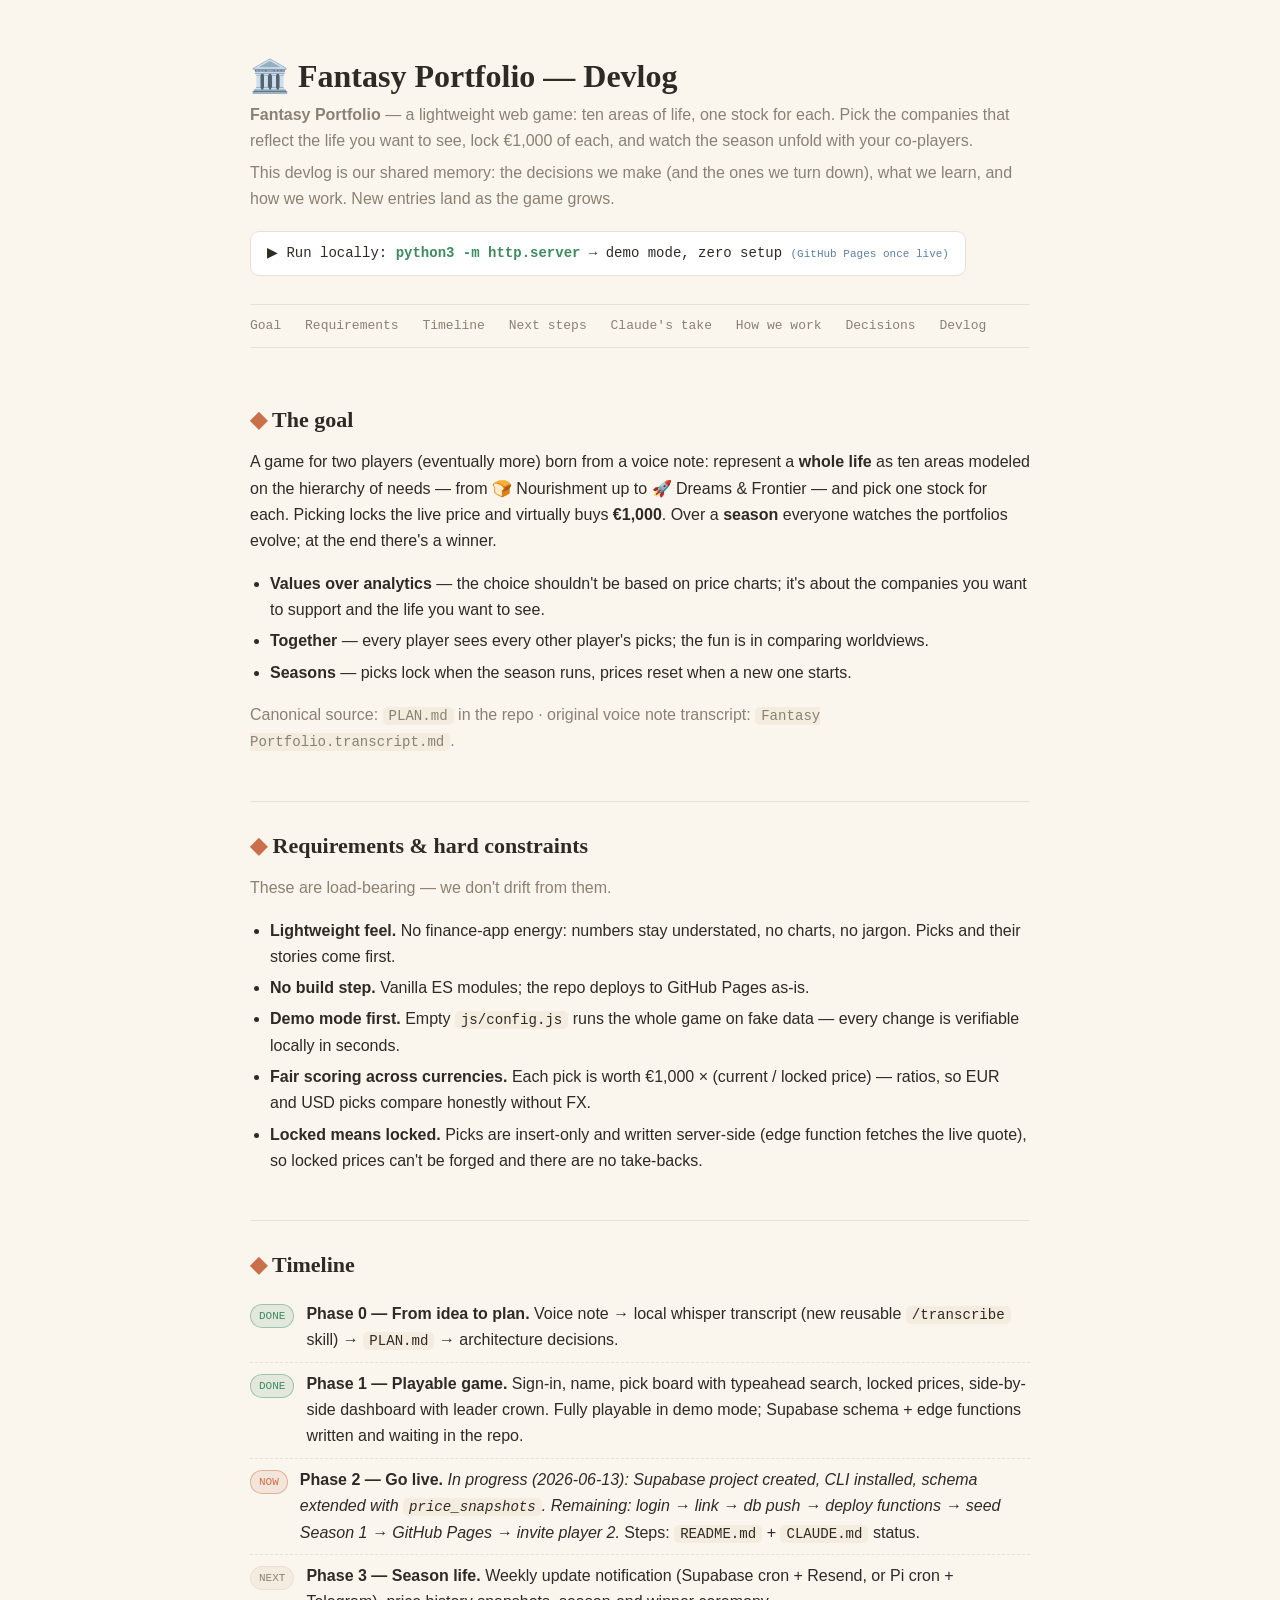
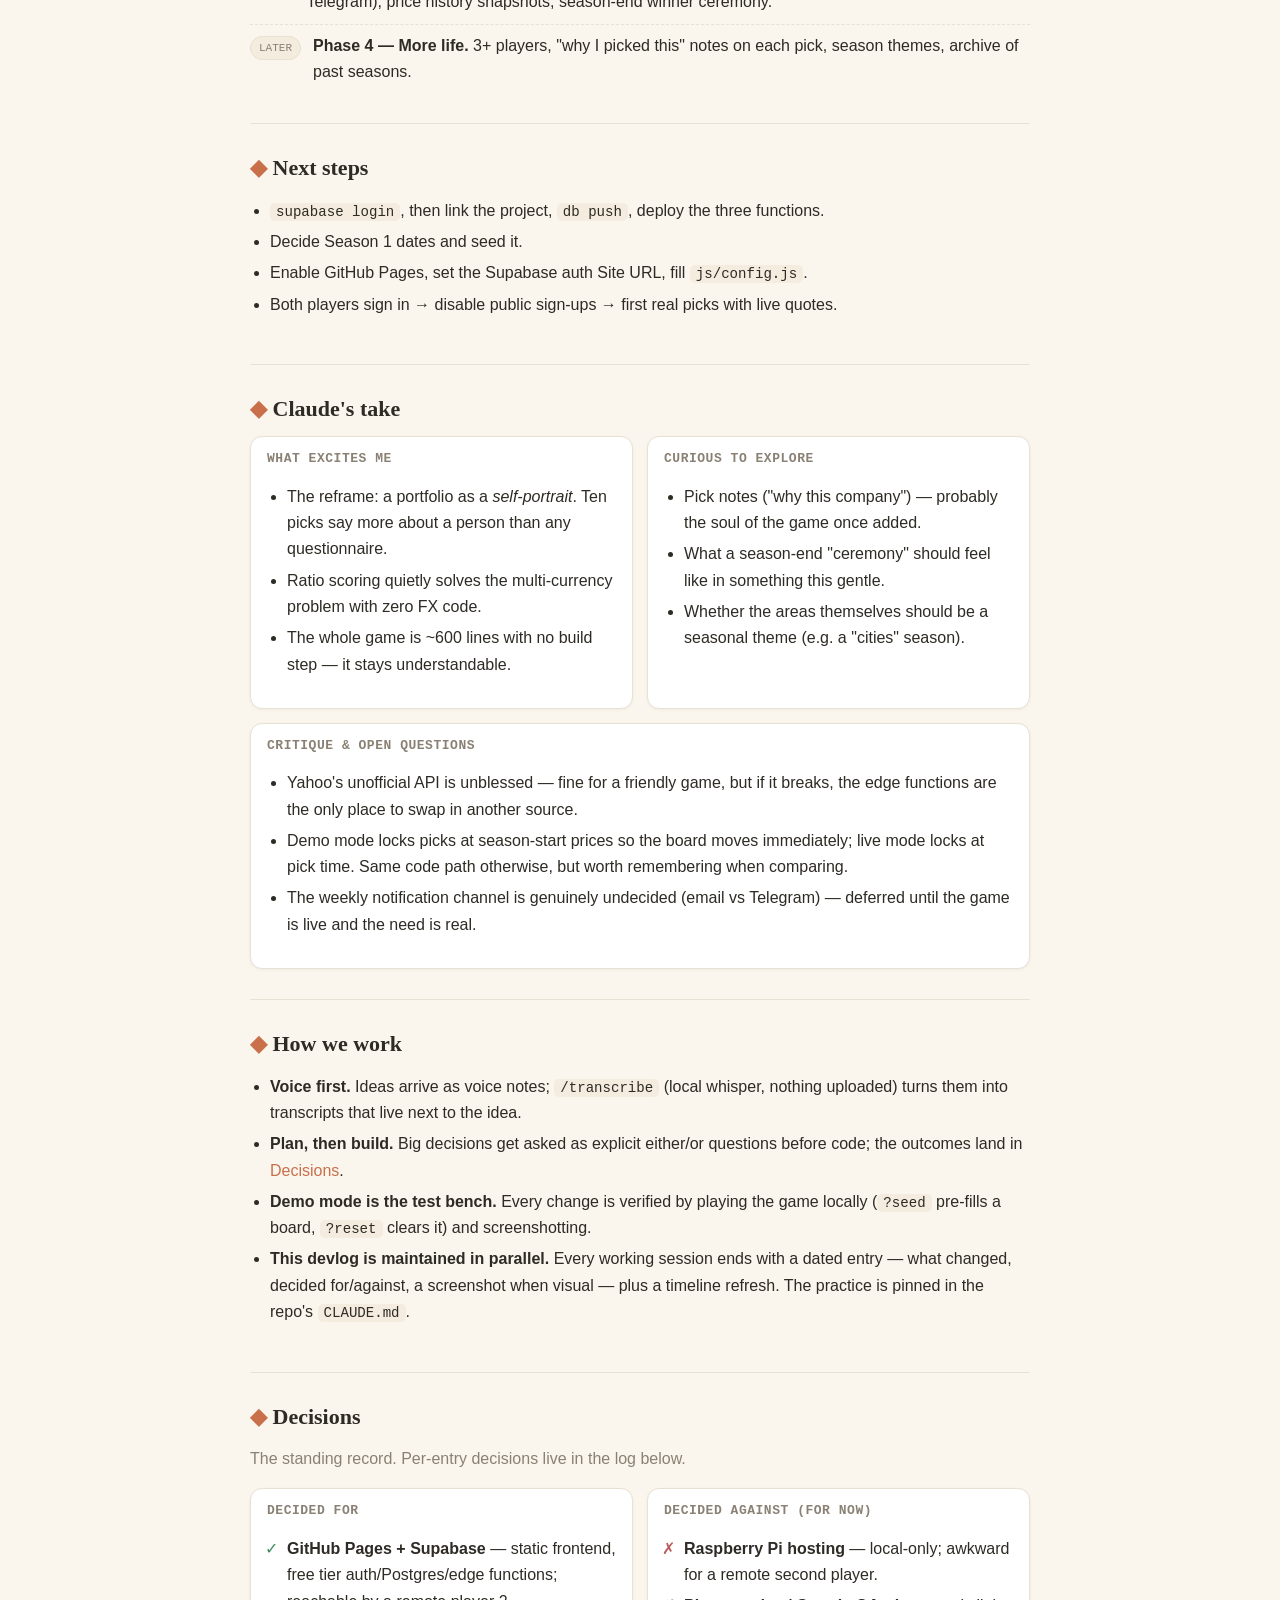
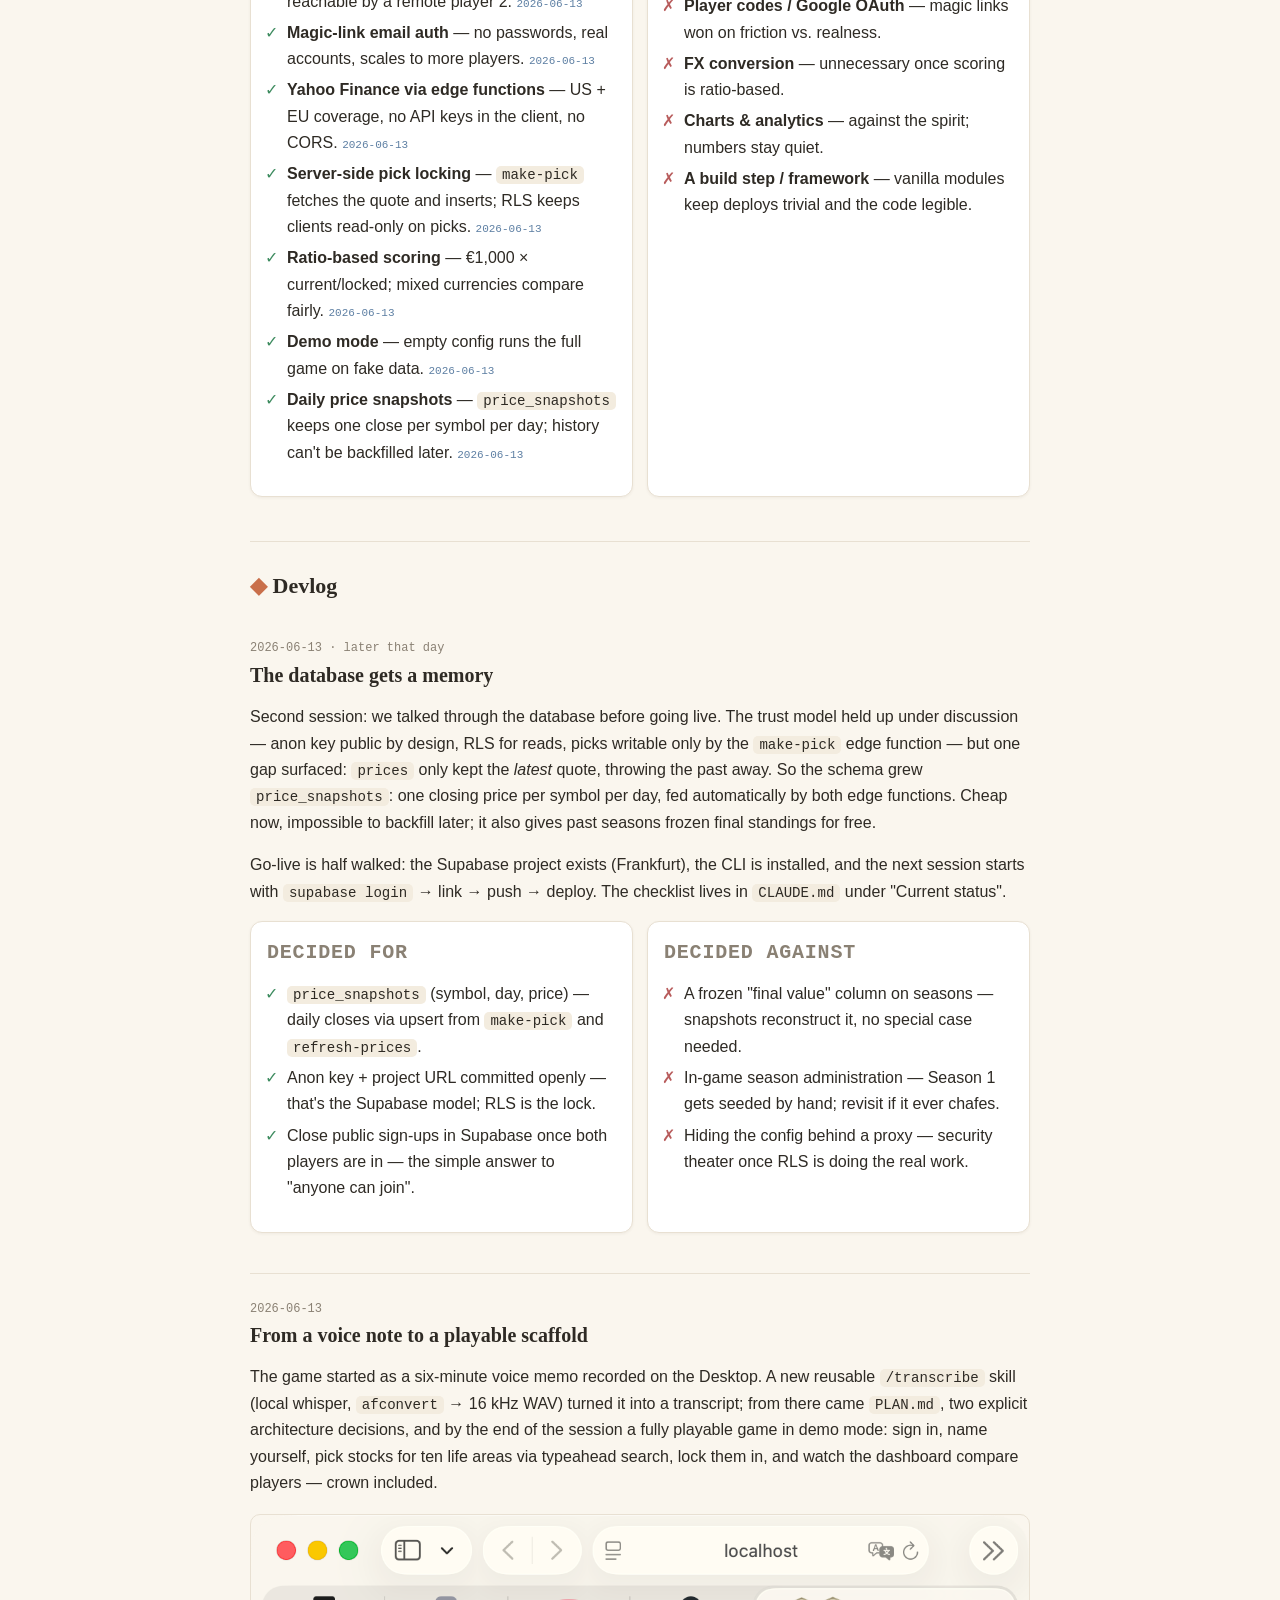
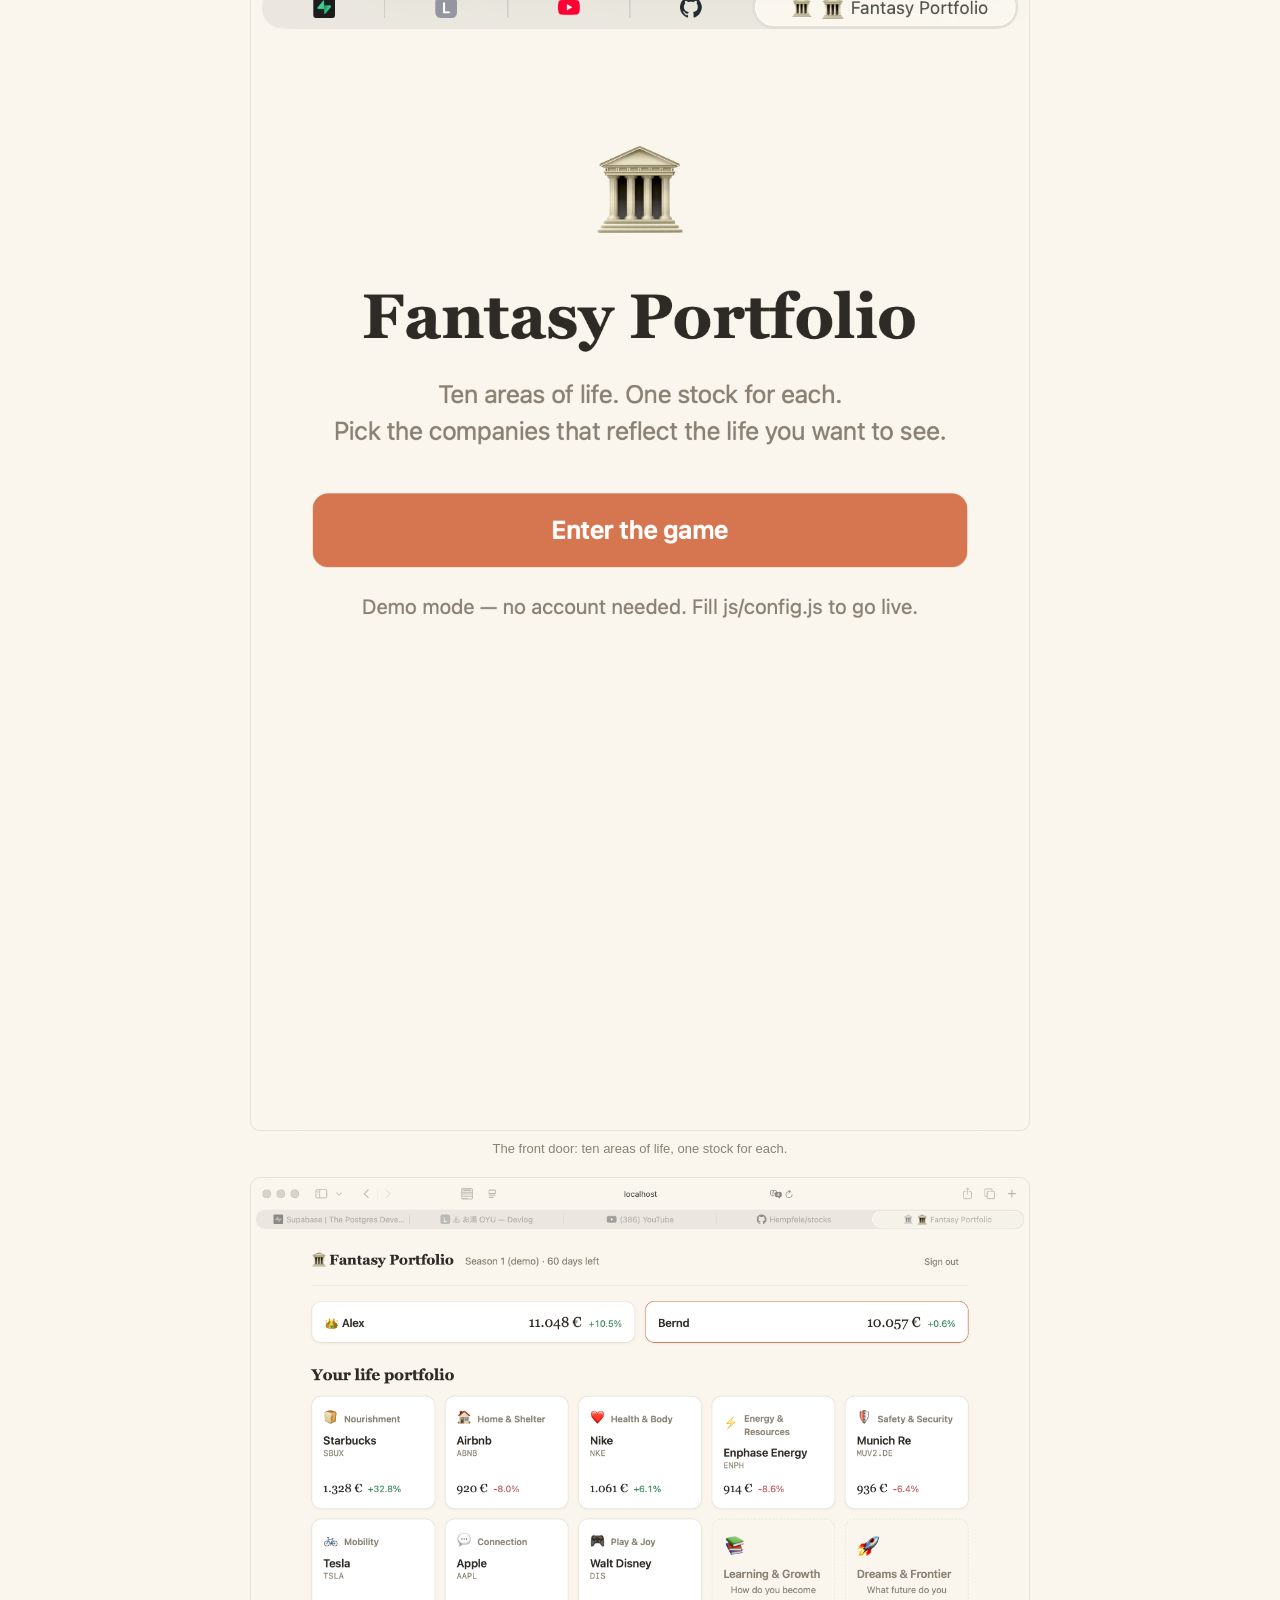
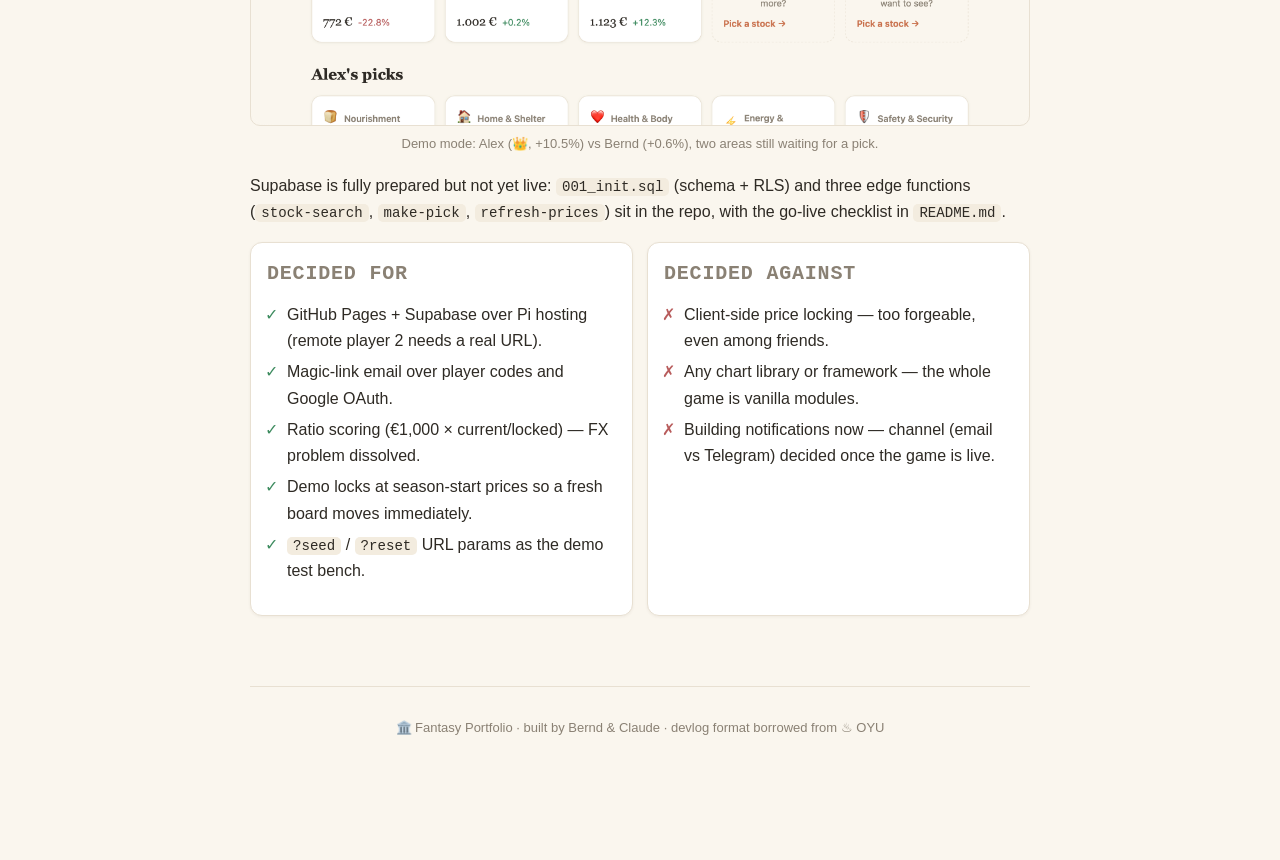
==== devlog/index.html @ 1cc5b707 "Add price_snapshots, document go-live progress in docs and devlog price_snapshots keeps one closing " ====
<!DOCTYPE html>
<html lang="en">
<head>
<meta charset="utf-8">
<meta name="viewport" content="width=device-width, initial-scale=1">
<title>🏛️ Fantasy Portfolio — Devlog</title>
<style>
  :root{
    --bg:#faf6ee; --panel:#ffffff; --panel2:#f3ecdf; --ink:#2e2a24;
    --muted:#8a8174; --line:#e8e0d2;
    --good:#3d8b5f; --bad:#b85c5c; --accent:#c96f4a; --cool:#5d7fa3;
  }
  *{box-sizing:border-box}
  html{scroll-behavior:smooth}
  body{margin:0;background:var(--bg);color:var(--ink);
    font:16px/1.65 -apple-system,BlinkMacSystemFont,"Segoe UI",Roboto,sans-serif;}
  .wrap{max-width:820px;margin:0 auto;padding:0 20px 96px}
  a{color:var(--accent);text-decoration:none}
  a:hover{text-decoration:underline}
  code,kbd{font-family:ui-monospace,SFMono-Regular,Menlo,monospace;
    background:var(--panel2);padding:1px 6px;border-radius:5px;font-size:.88em}
  h1,h2,h3{font-family:Georgia,"Times New Roman",serif;line-height:1.25}
  header.hero{padding:56px 0 28px;border-bottom:1px solid var(--line)}
  header.hero h1{font-size:32px;margin:0 0 6px}
  header.hero p{color:var(--muted);margin:.3em 0}
  .live{display:inline-block;margin-top:14px;padding:10px 16px;border-radius:9px;
    background:var(--panel);border:1px solid var(--line);
    color:var(--ink);font-family:ui-monospace,monospace;font-size:14px}
  .live b{color:var(--good)}
  nav.toc{position:sticky;top:0;background:rgba(250,246,238,.93);backdrop-filter:blur(6px);
    border-bottom:1px solid var(--line);padding:10px 0;margin:0 0 28px;font-size:13px;
    font-family:ui-monospace,monospace;z-index:2}
  nav.toc a{color:var(--muted);margin-right:16px}
  nav.toc a:hover{color:var(--ink)}
  section{padding:30px 0;border-bottom:1px solid var(--line)}
  section h2{font-size:22px;margin:0 0 14px}
  section h2 .em{color:var(--accent)}
  .lead{color:var(--muted)}
  ul{padding-left:20px}
  li{margin:.3em 0}
  .grid2{display:grid;grid-template-columns:1fr 1fr;gap:14px}
  @media(max-width:640px){.grid2{grid-template-columns:1fr}}
  .card{background:var(--panel);border:1px solid var(--line);border-radius:12px;padding:14px 16px;
    box-shadow:0 1px 3px rgba(60,50,30,.06)}
  .card h3{margin:0 0 8px;font-size:13px;color:var(--muted);text-transform:uppercase;letter-spacing:.04em;
    font-family:ui-monospace,monospace}
  .for li::marker{content:"✓  ";color:var(--good)}
  .against li::marker{content:"✗  ";color:var(--bad)}
  .phase{display:flex;gap:12px;align-items:baseline;padding:8px 0;border-bottom:1px dashed var(--line)}
  .phase:last-child{border-bottom:0}
  .badge{font-family:ui-monospace,monospace;font-size:11px;padding:2px 8px;border-radius:20px;white-space:nowrap}
  .done{background:rgba(61,139,95,.12);color:var(--good);border:1px solid rgba(61,139,95,.4)}
  .now{background:rgba(201,111,74,.12);color:var(--accent);border:1px solid rgba(201,111,74,.45)}
  .todo{background:var(--panel2);color:var(--muted);border:1px solid var(--line)}
  article.entry{padding:26px 0;border-bottom:1px solid var(--line)}
  article.entry:last-child{border-bottom:0}
  article.entry .date{font-family:ui-monospace,monospace;font-size:12px;color:var(--muted)}
  article.entry h3{font-size:20px;margin:4px 0 12px}
  figure{margin:18px 0}
  figure img{width:100%;display:block;border:1px solid var(--line);border-radius:10px}
  figcaption{color:var(--muted);font-size:13px;margin-top:7px;text-align:center}
  .decisions{display:grid;grid-template-columns:1fr 1fr;gap:14px;margin:14px 0}
  @media(max-width:640px){.decisions{grid-template-columns:1fr}}
  footer{color:var(--muted);font-size:13px;padding:30px 0 0;text-align:center}
  .tag{font-family:ui-monospace,monospace;font-size:11px;color:var(--cool)}
</style>
</head>
<body>
<div class="wrap">

<header class="hero">
  <h1>🏛️ Fantasy Portfolio — Devlog</h1>
  <p><b>Fantasy Portfolio</b> — a lightweight web game: ten areas of life, one stock for each.
     Pick the companies that reflect the life you want to see, lock €1,000 of each,
     and watch the season unfold with your co-players.</p>
  <p class="lead">This devlog is our shared memory: the decisions we make (and the ones we
     turn down), what we learn, and how we work. New entries land as the game grows.</p>
  <span class="live">▶ Run locally: <b>python3 -m http.server</b> → demo mode, zero setup <span class="tag">(GitHub Pages once live)</span></span>
</header>

<nav class="toc">
  <a href="#goal">Goal</a>
  <a href="#requirements">Requirements</a>
  <a href="#timeline">Timeline</a>
  <a href="#next">Next steps</a>
  <a href="#take">Claude's take</a>
  <a href="#how">How we work</a>
  <a href="#decisions">Decisions</a>
  <a href="#log">Devlog</a>
</nav>

<section id="goal">
  <h2><span class="em">◆</span> The goal</h2>
  <p>A game for two players (eventually more) born from a voice note: represent a <b>whole
  life</b> as ten areas modeled on the hierarchy of needs — from 🍞 Nourishment up to
  🚀 Dreams &amp; Frontier — and pick one stock for each. Picking locks the live price and
  virtually buys <b>€1,000</b>. Over a <b>season</b> everyone watches the portfolios evolve;
  at the end there's a winner.</p>
  <ul>
    <li><b>Values over analytics</b> — the choice shouldn't be based on price charts; it's about the companies you want to support and the life you want to see.</li>
    <li><b>Together</b> — every player sees every other player's picks; the fun is in comparing worldviews.</li>
    <li><b>Seasons</b> — picks lock when the season runs, prices reset when a new one starts.</li>
  </ul>
  <p class="lead">Canonical source: <code>PLAN.md</code> in the repo · original voice note transcript: <code>Fantasy Portfolio.transcript.md</code>.</p>
</section>

<section id="requirements">
  <h2><span class="em">◆</span> Requirements &amp; hard constraints</h2>
  <p class="lead">These are load-bearing — we don't drift from them.</p>
  <ul>
    <li><b>Lightweight feel.</b> No finance-app energy: numbers stay understated, no charts, no jargon. Picks and their stories come first.</li>
    <li><b>No build step.</b> Vanilla ES modules; the repo deploys to GitHub Pages as-is.</li>
    <li><b>Demo mode first.</b> Empty <code>js/config.js</code> runs the whole game on fake data — every change is verifiable locally in seconds.</li>
    <li><b>Fair scoring across currencies.</b> Each pick is worth €1,000 × (current / locked price) — ratios, so EUR and USD picks compare honestly without FX.</li>
    <li><b>Locked means locked.</b> Picks are insert-only and written server-side (edge function fetches the live quote), so locked prices can't be forged and there are no take-backs.</li>
  </ul>
</section>

<section id="timeline">
  <h2><span class="em">◆</span> Timeline</h2>
  <div class="phase"><span class="badge done">DONE</span><div class="body"><b>Phase 0 — From idea to plan.</b> Voice note → local whisper transcript (new reusable <code>/transcribe</code> skill) → <code>PLAN.md</code> → architecture decisions.</div></div>
  <div class="phase"><span class="badge done">DONE</span><div class="body"><b>Phase 1 — Playable game.</b> Sign-in, name, pick board with typeahead search, locked prices, side-by-side dashboard with leader crown. Fully playable in demo mode; Supabase schema + edge functions written and waiting in the repo.</div></div>
  <div class="phase"><span class="badge now">NOW</span><div class="body"><b>Phase 2 — Go live.</b> <em>In progress (2026-06-13): Supabase project created, CLI installed, schema extended with <code>price_snapshots</code>. Remaining: login → link → db push → deploy functions → seed Season 1 → GitHub Pages → invite player 2.</em> Steps: <code>README.md</code> + <code>CLAUDE.md</code> status.</div></div>
  <div class="phase"><span class="badge todo">NEXT</span><div class="body"><b>Phase 3 — Season life.</b> Weekly update notification (Supabase cron + Resend, or Pi cron + Telegram), price history snapshots, season-end winner ceremony.</div></div>
  <div class="phase"><span class="badge todo">LATER</span><div class="body"><b>Phase 4 — More life.</b> 3+ players, "why I picked this" notes on each pick, season themes, archive of past seasons.</div></div>
</section>

<section id="next">
  <h2><span class="em">◆</span> Next steps</h2>
  <ul>
    <li><code>supabase login</code>, then link the project, <code>db push</code>, deploy the three functions.</li>
    <li>Decide Season 1 dates and seed it.</li>
    <li>Enable GitHub Pages, set the Supabase auth Site URL, fill <code>js/config.js</code>.</li>
    <li>Both players sign in → disable public sign-ups → first real picks with live quotes.</li>
  </ul>
</section>

<section id="take">
  <h2><span class="em">◆</span> Claude's take</h2>
  <div class="grid2">
    <div class="card"><h3>What excites me</h3>
      <ul>
        <li>The reframe: a portfolio as a <em>self-portrait</em>. Ten picks say more about a person than any questionnaire.</li>
        <li>Ratio scoring quietly solves the multi-currency problem with zero FX code.</li>
        <li>The whole game is ~600 lines with no build step — it stays understandable.</li>
      </ul>
    </div>
    <div class="card"><h3>Curious to explore</h3>
      <ul>
        <li>Pick notes ("why this company") — probably the soul of the game once added.</li>
        <li>What a season-end "ceremony" should feel like in something this gentle.</li>
        <li>Whether the areas themselves should be a seasonal theme (e.g. a "cities" season).</li>
      </ul>
    </div>
  </div>
  <div class="card" style="margin-top:14px"><h3>Critique &amp; open questions</h3>
    <ul>
      <li>Yahoo's unofficial API is unblessed — fine for a friendly game, but if it breaks, the edge functions are the only place to swap in another source.</li>
      <li>Demo mode locks picks at season-start prices so the board moves immediately; live mode locks at pick time. Same code path otherwise, but worth remembering when comparing.</li>
      <li>The weekly notification channel is genuinely undecided (email vs Telegram) — deferred until the game is live and the need is real.</li>
    </ul>
  </div>
</section>

<section id="how">
  <h2><span class="em">◆</span> How we work</h2>
  <ul>
    <li><b>Voice first.</b> Ideas arrive as voice notes; <code>/transcribe</code> (local whisper, nothing uploaded) turns them into transcripts that live next to the idea.</li>
    <li><b>Plan, then build.</b> Big decisions get asked as explicit either/or questions before code; the outcomes land in <a href="#decisions">Decisions</a>.</li>
    <li><b>Demo mode is the test bench.</b> Every change is verified by playing the game locally (<code>?seed</code> pre-fills a board, <code>?reset</code> clears it) and screenshotting.</li>
    <li><b>This devlog is maintained in parallel.</b> Every working session ends with a dated entry — what changed, decided for/against, a screenshot when visual — plus a timeline refresh. The practice is pinned in the repo's <code>CLAUDE.md</code>.</li>
  </ul>
</section>

<section id="decisions">
  <h2><span class="em">◆</span> Decisions</h2>
  <p class="lead">The standing record. Per-entry decisions live in the log below.</p>
  <div class="decisions">
    <div class="card"><h3>Decided for</h3>
      <ul class="for">
        <li><b>GitHub Pages + Supabase</b> — static frontend, free tier auth/Postgres/edge functions; reachable by a remote player 2. <span class="tag">2026-06-13</span></li>
        <li><b>Magic-link email auth</b> — no passwords, real accounts, scales to more players. <span class="tag">2026-06-13</span></li>
        <li><b>Yahoo Finance via edge functions</b> — US + EU coverage, no API keys in the client, no CORS. <span class="tag">2026-06-13</span></li>
        <li><b>Server-side pick locking</b> — <code>make-pick</code> fetches the quote and inserts; RLS keeps clients read-only on picks. <span class="tag">2026-06-13</span></li>
        <li><b>Ratio-based scoring</b> — €1,000 × current/locked; mixed currencies compare fairly. <span class="tag">2026-06-13</span></li>
        <li><b>Demo mode</b> — empty config runs the full game on fake data. <span class="tag">2026-06-13</span></li>
        <li><b>Daily price snapshots</b> — <code>price_snapshots</code> keeps one close per symbol per day; history can't be backfilled later. <span class="tag">2026-06-13</span></li>
      </ul>
    </div>
    <div class="card"><h3>Decided against (for now)</h3>
      <ul class="against">
        <li><b>Raspberry Pi hosting</b> — local-only; awkward for a remote second player.</li>
        <li><b>Player codes / Google OAuth</b> — magic links won on friction vs. realness.</li>
        <li><b>FX conversion</b> — unnecessary once scoring is ratio-based.</li>
        <li><b>Charts &amp; analytics</b> — against the spirit; numbers stay quiet.</li>
        <li><b>A build step / framework</b> — vanilla modules keep deploys trivial and the code legible.</li>
      </ul>
    </div>
  </div>
</section>

<section id="log">
  <h2><span class="em">◆</span> Devlog</h2>

  <article class="entry">
    <div class="date">2026-06-13 · later that day</div>
    <h3>The database gets a memory</h3>
    <p>Second session: we talked through the database before going live. The trust model held
    up under discussion — anon key public by design, RLS for reads, picks writable only by the
    <code>make-pick</code> edge function — but one gap surfaced: <code>prices</code> only kept the
    <em>latest</em> quote, throwing the past away. So the schema grew
    <code>price_snapshots</code>: one closing price per symbol per day, fed automatically by both
    edge functions. Cheap now, impossible to backfill later; it also gives past seasons frozen
    final standings for free.</p>
    <p>Go-live is half walked: the Supabase project exists (Frankfurt), the CLI is installed,
    and the next session starts with <code>supabase login</code> → link → push → deploy. The
    checklist lives in <code>CLAUDE.md</code> under "Current status".</p>
    <div class="decisions">
      <div class="card"><h3>Decided for</h3><ul class="for">
        <li><code>price_snapshots</code> (symbol, day, price) — daily closes via upsert from <code>make-pick</code> and <code>refresh-prices</code>.</li>
        <li>Anon key + project URL committed openly — that's the Supabase model; RLS is the lock.</li>
        <li>Close public sign-ups in Supabase once both players are in — the simple answer to "anyone can join".</li>
      </ul></div>
      <div class="card"><h3>Decided against</h3><ul class="against">
        <li>A frozen "final value" column on seasons — snapshots reconstruct it, no special case needed.</li>
        <li>In-game season administration — Season 1 gets seeded by hand; revisit if it ever chafes.</li>
        <li>Hiding the config behind a proxy — security theater once RLS is doing the real work.</li>
      </ul></div>
    </div>
  </article>

  <article class="entry">
    <div class="date">2026-06-13</div>
    <h3>From a voice note to a playable scaffold</h3>
    <p>The game started as a six-minute voice memo recorded on the Desktop. A new reusable
    <code>/transcribe</code> skill (local whisper, <code>afconvert</code> → 16&nbsp;kHz WAV) turned it into a
    transcript; from there came <code>PLAN.md</code>, two explicit architecture decisions, and by the
    end of the session a fully playable game in demo mode: sign in, name yourself, pick stocks
    for ten life areas via typeahead search, lock them in, and watch the dashboard compare
    players — crown included.</p>
    <figure>
      <img src="img/2026-06-13-signin.png" alt="Sign-in screen">
      <figcaption>The front door: ten areas of life, one stock for each.</figcaption>
    </figure>
    <figure>
      <img src="img/2026-06-13-dashboard.png" alt="Dashboard with two players">
      <figcaption>Demo mode: Alex (👑, +10.5%) vs Bernd (+0.6%), two areas still waiting for a pick.</figcaption>
    </figure>
    <p>Supabase is fully prepared but not yet live: <code>001_init.sql</code> (schema + RLS) and three
    edge functions (<code>stock-search</code>, <code>make-pick</code>, <code>refresh-prices</code>) sit in the repo,
    with the go-live checklist in <code>README.md</code>.</p>
    <div class="decisions">
      <div class="card"><h3>Decided for</h3><ul class="for">
        <li>GitHub Pages + Supabase over Pi hosting (remote player 2 needs a real URL).</li>
        <li>Magic-link email over player codes and Google OAuth.</li>
        <li>Ratio scoring (€1,000 × current/locked) — FX problem dissolved.</li>
        <li>Demo locks at season-start prices so a fresh board moves immediately.</li>
        <li><code>?seed</code> / <code>?reset</code> URL params as the demo test bench.</li>
      </ul></div>
      <div class="card"><h3>Decided against</h3><ul class="against">
        <li>Client-side price locking — too forgeable, even among friends.</li>
        <li>Any chart library or framework — the whole game is vanilla modules.</li>
        <li>Building notifications now — channel (email vs Telegram) decided once the game is live.</li>
      </ul></div>
    </div>
  </article>

</section>

<footer>
  🏛️ Fantasy Portfolio · built by Bernd &amp; Claude · devlog format borrowed from ♨ OYU
</footer>

</div>
</body>
</html>
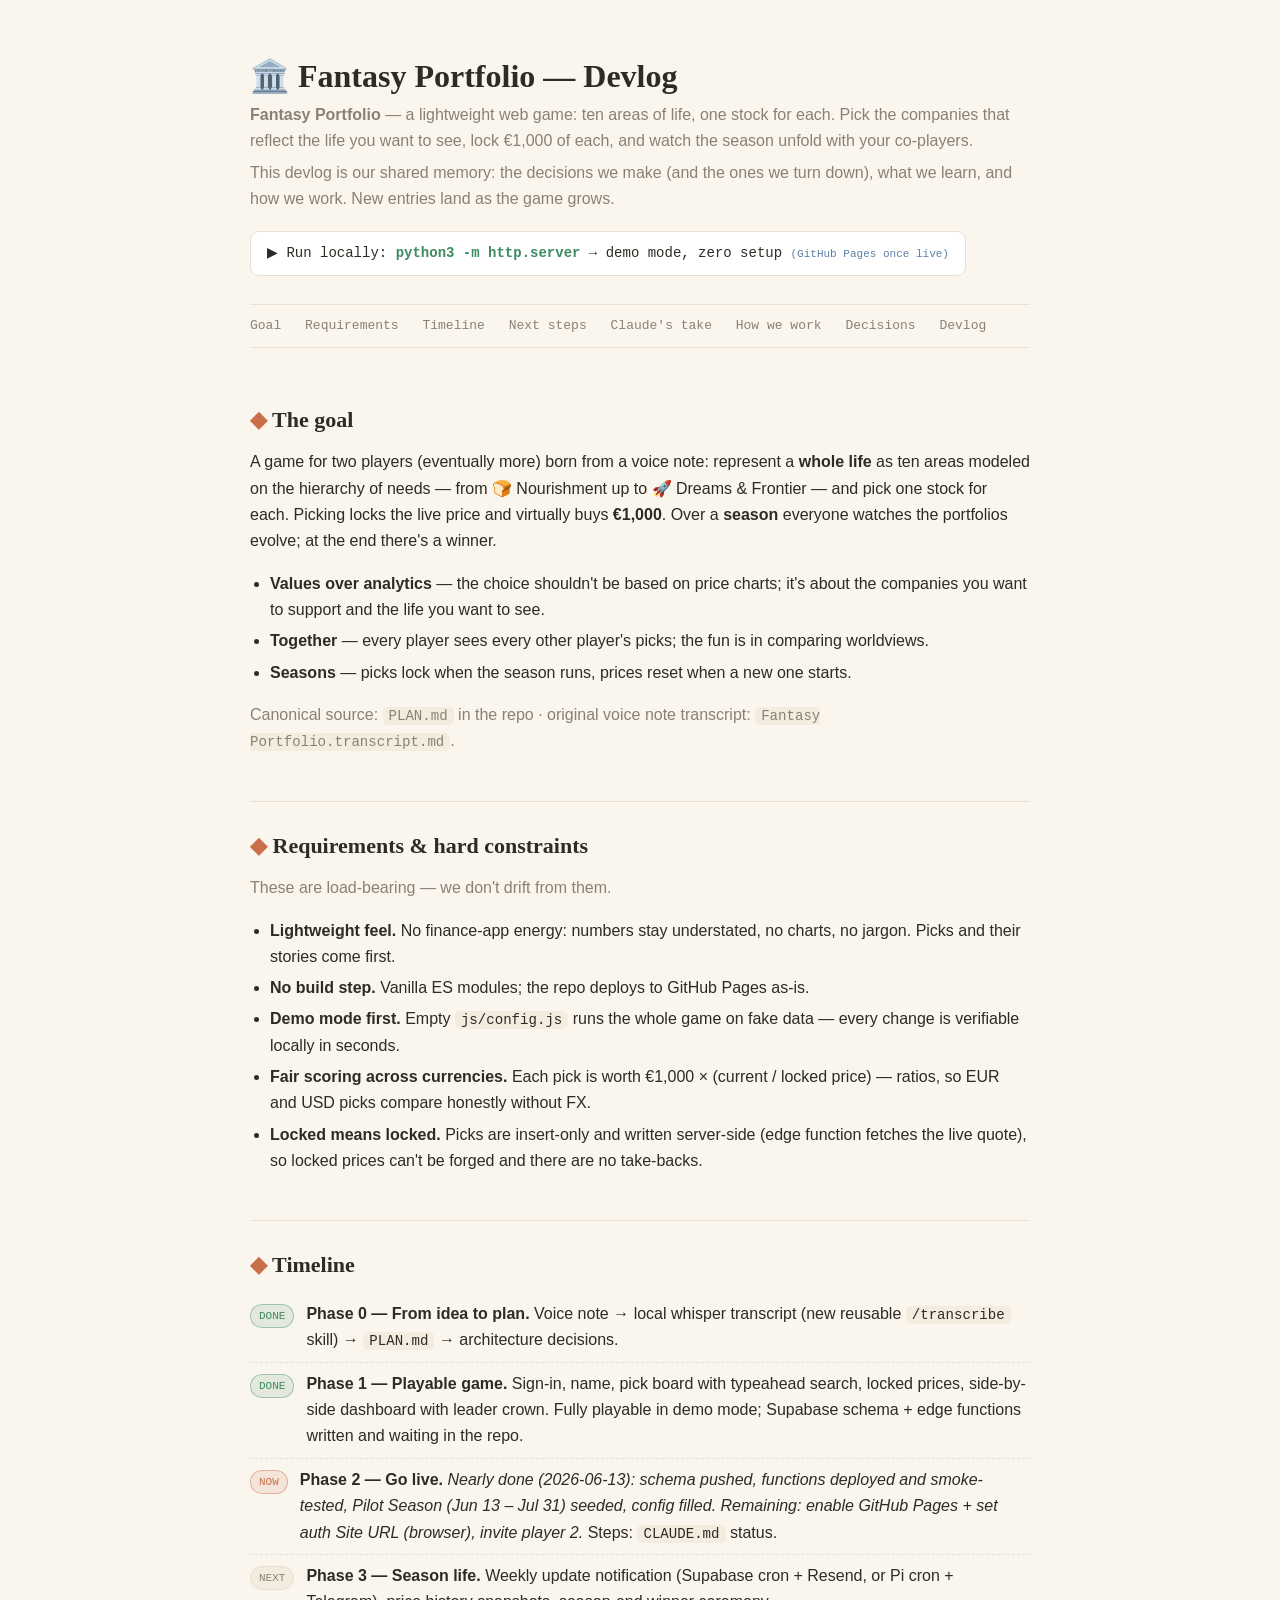
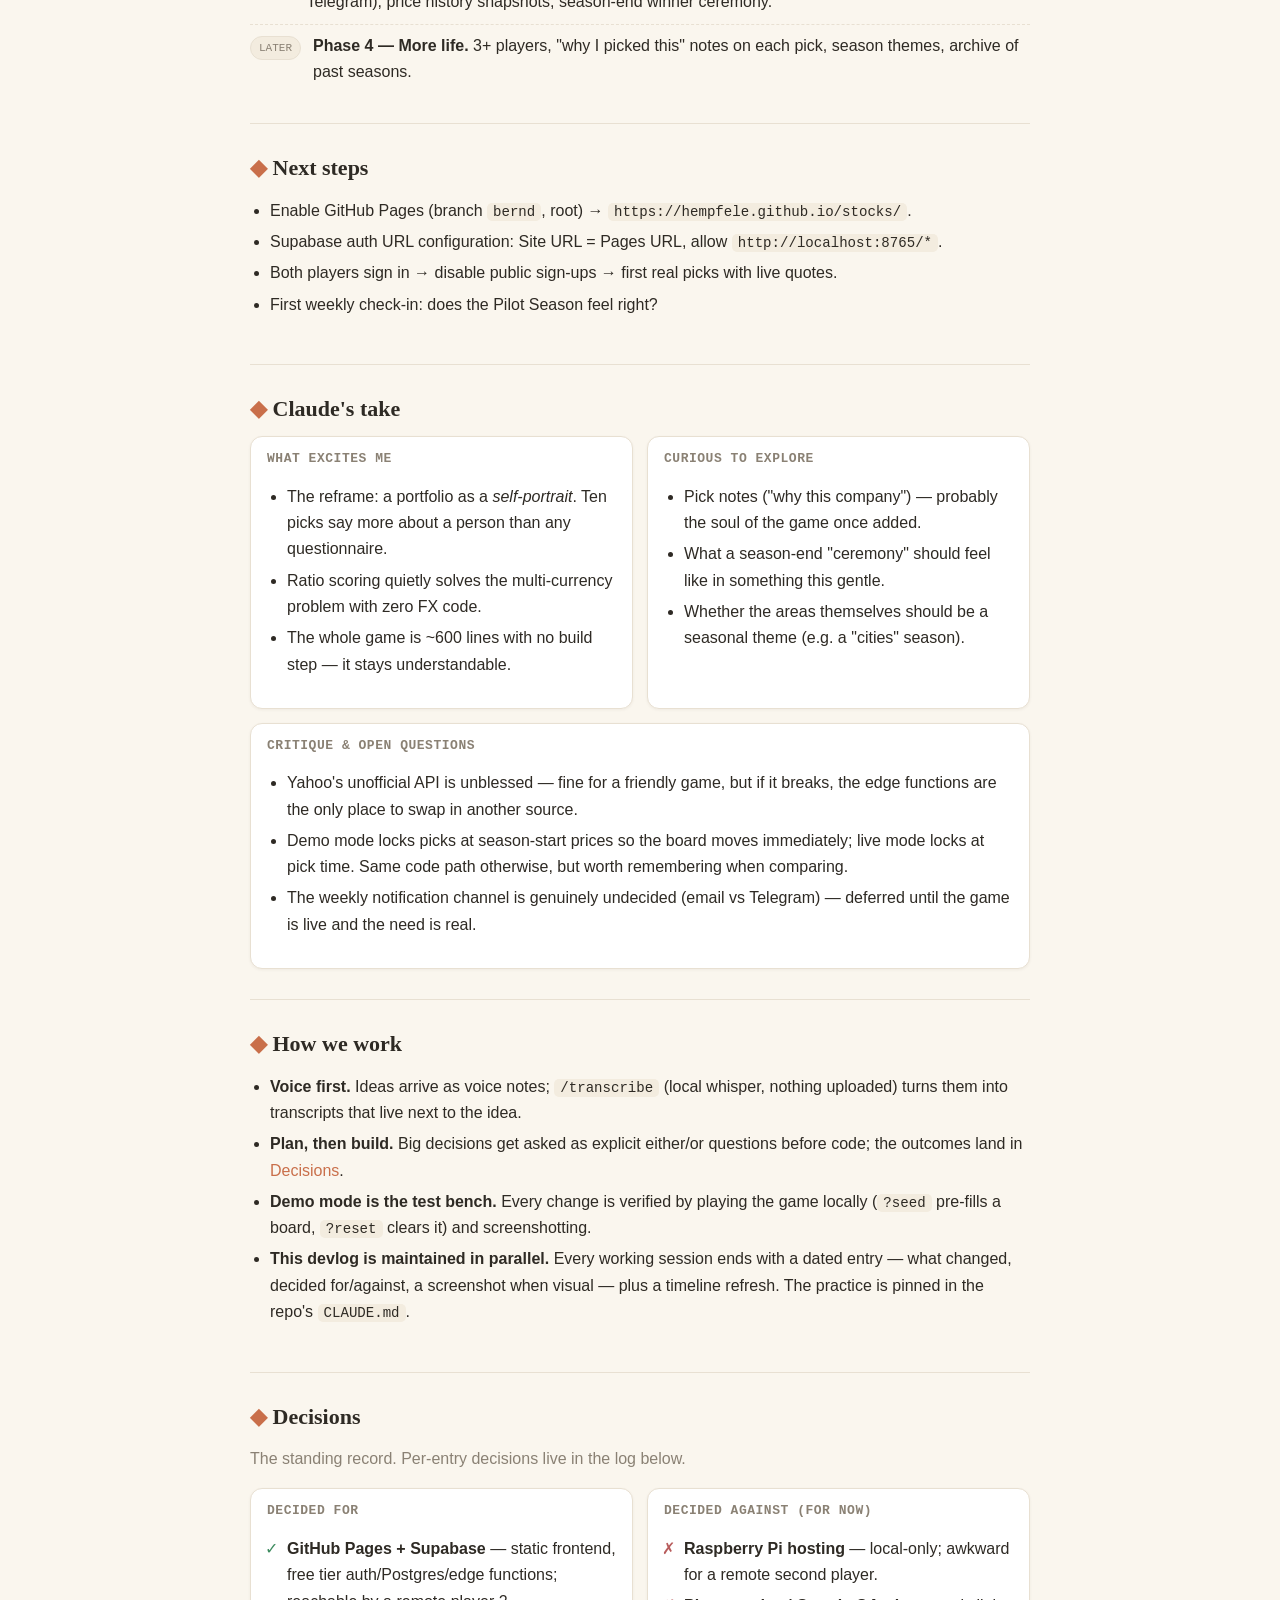
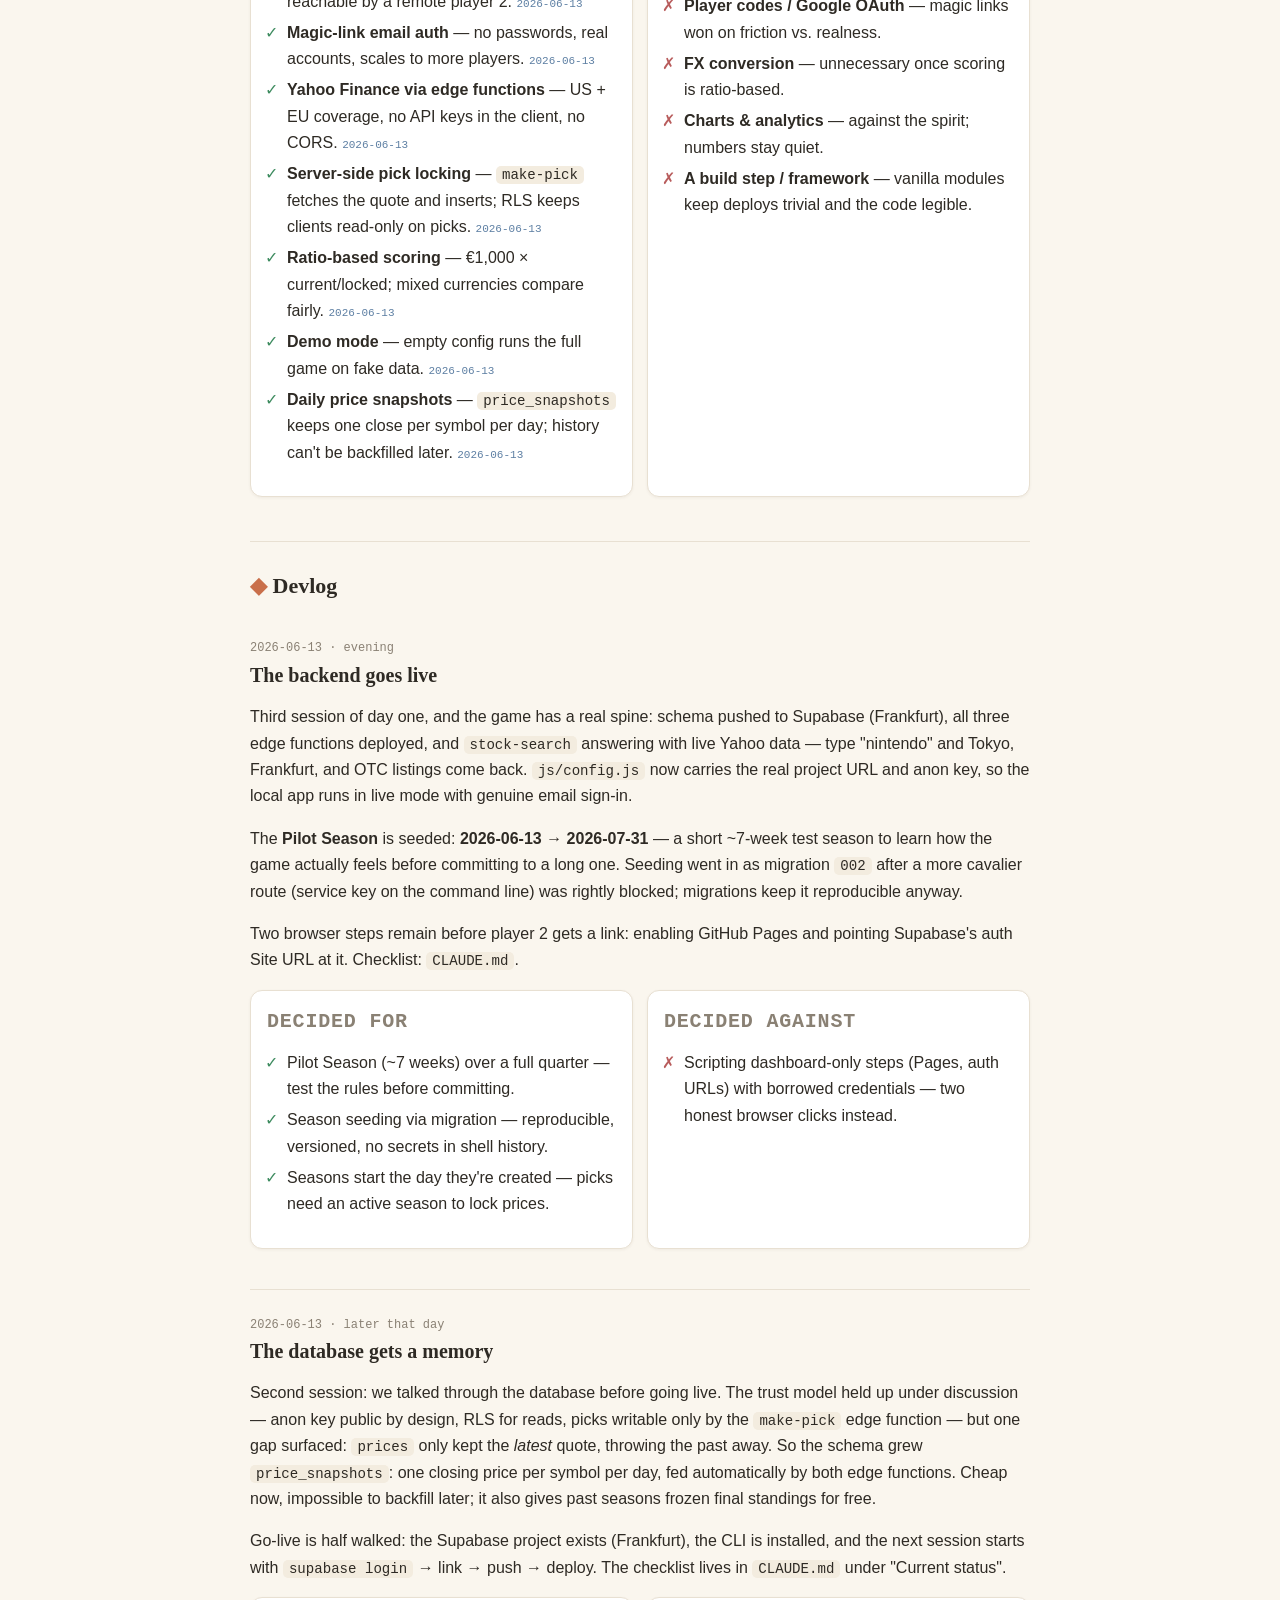
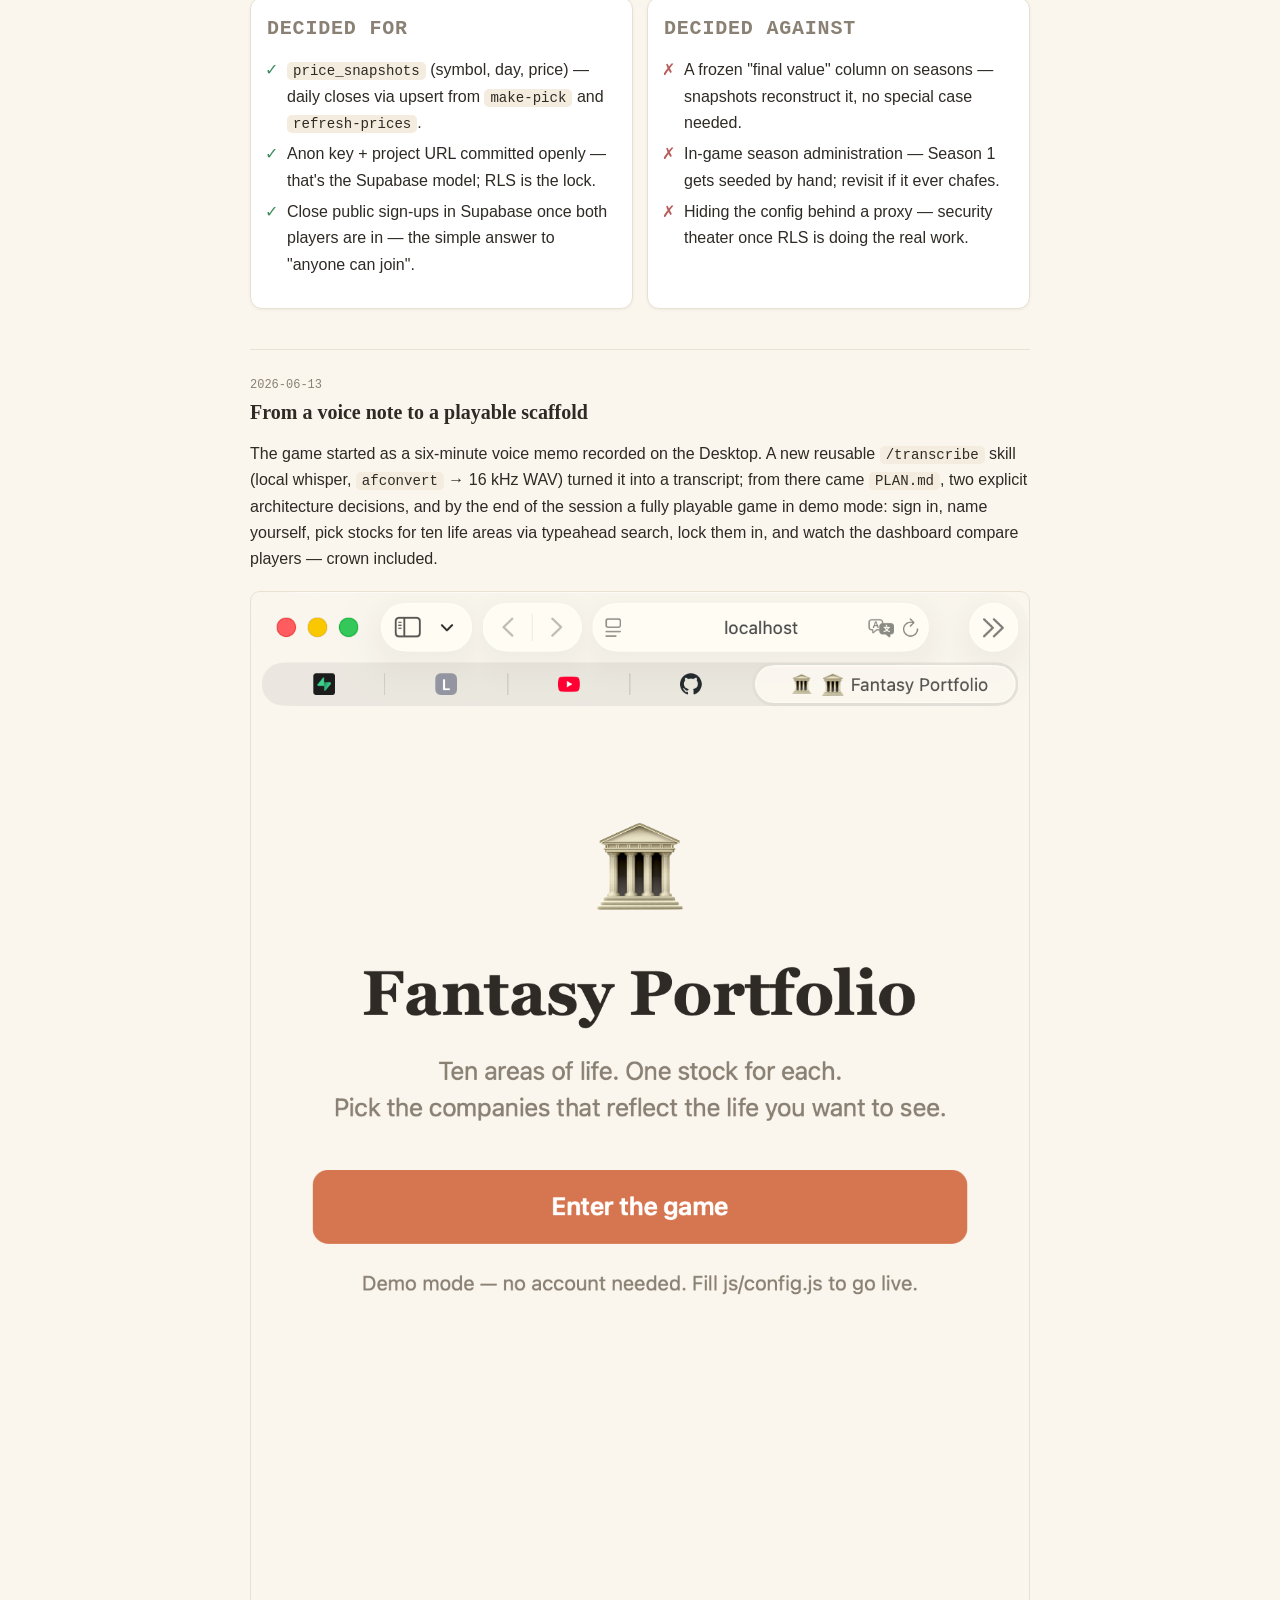
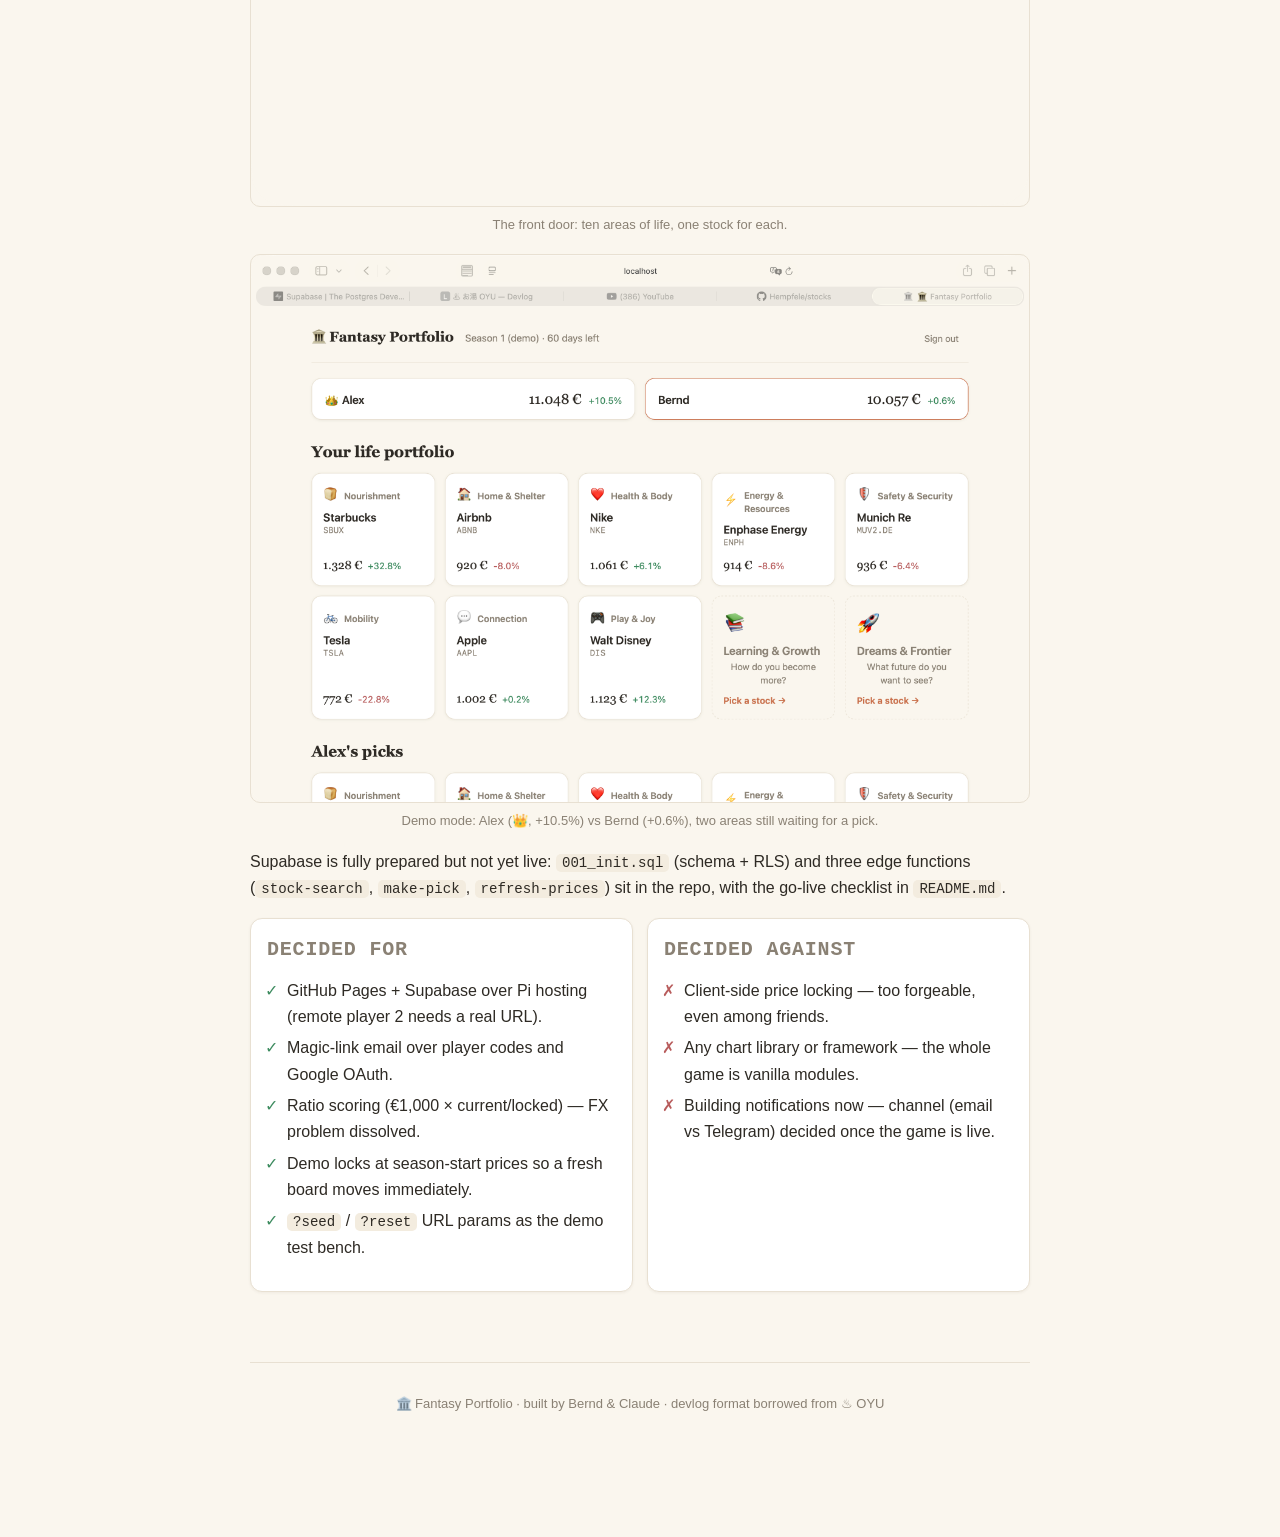
==== commit 71f8d5d7: "Go live: real Supabase config, Pilot Season seed, devlog entry Schema and functions deployed to proj" ====
--- a/devlog/index.html
+++ b/devlog/index.html
@@ -120,7 +120,7 @@
   <h2><span class="em">◆</span> Timeline</h2>
   <div class="phase"><span class="badge done">DONE</span><div class="body"><b>Phase 0 — From idea to plan.</b> Voice note → local whisper transcript (new reusable <code>/transcribe</code> skill) → <code>PLAN.md</code> → architecture decisions.</div></div>
   <div class="phase"><span class="badge done">DONE</span><div class="body"><b>Phase 1 — Playable game.</b> Sign-in, name, pick board with typeahead search, locked prices, side-by-side dashboard with leader crown. Fully playable in demo mode; Supabase schema + edge functions written and waiting in the repo.</div></div>
-  <div class="phase"><span class="badge now">NOW</span><div class="body"><b>Phase 2 — Go live.</b> <em>In progress (2026-06-13): Supabase project created, CLI installed, schema extended with <code>price_snapshots</code>. Remaining: login → link → db push → deploy functions → seed Season 1 → GitHub Pages → invite player 2.</em> Steps: <code>README.md</code> + <code>CLAUDE.md</code> status.</div></div>
+  <div class="phase"><span class="badge now">NOW</span><div class="body"><b>Phase 2 — Go live.</b> <em>Nearly done (2026-06-13): schema pushed, functions deployed and smoke-tested, Pilot Season (Jun 13 – Jul 31) seeded, config filled. Remaining: enable GitHub Pages + set auth Site URL (browser), invite player 2.</em> Steps: <code>CLAUDE.md</code> status.</div></div>
   <div class="phase"><span class="badge todo">NEXT</span><div class="body"><b>Phase 3 — Season life.</b> Weekly update notification (Supabase cron + Resend, or Pi cron + Telegram), price history snapshots, season-end winner ceremony.</div></div>
   <div class="phase"><span class="badge todo">LATER</span><div class="body"><b>Phase 4 — More life.</b> 3+ players, "why I picked this" notes on each pick, season themes, archive of past seasons.</div></div>
 </section>
@@ -128,10 +128,10 @@
 <section id="next">
   <h2><span class="em">◆</span> Next steps</h2>
   <ul>
-    <li><code>supabase login</code>, then link the project, <code>db push</code>, deploy the three functions.</li>
-    <li>Decide Season 1 dates and seed it.</li>
-    <li>Enable GitHub Pages, set the Supabase auth Site URL, fill <code>js/config.js</code>.</li>
+    <li>Enable GitHub Pages (branch <code>bernd</code>, root) → <code>https://hempfele.github.io/stocks/</code>.</li>
+    <li>Supabase auth URL configuration: Site URL = Pages URL, allow <code>http://localhost:8765/*</code>.</li>
     <li>Both players sign in → disable public sign-ups → first real picks with live quotes.</li>
+    <li>First weekly check-in: does the Pilot Season feel right?</li>
   </ul>
 </section>
 
@@ -201,6 +201,32 @@
 
 <section id="log">
   <h2><span class="em">◆</span> Devlog</h2>
+
+  <article class="entry">
+    <div class="date">2026-06-13 · evening</div>
+    <h3>The backend goes live</h3>
+    <p>Third session of day one, and the game has a real spine: schema pushed to Supabase
+    (Frankfurt), all three edge functions deployed, and <code>stock-search</code> answering with
+    live Yahoo data — type "nintendo" and Tokyo, Frankfurt, and OTC listings come back.
+    <code>js/config.js</code> now carries the real project URL and anon key, so the local app runs
+    in live mode with genuine email sign-in.</p>
+    <p>The <b>Pilot Season</b> is seeded: <b>2026-06-13 → 2026-07-31</b> — a short ~7-week test
+    season to learn how the game actually feels before committing to a long one. Seeding went in
+    as migration <code>002</code> after a more cavalier route (service key on the command line) was
+    rightly blocked; migrations keep it reproducible anyway.</p>
+    <p>Two browser steps remain before player 2 gets a link: enabling GitHub Pages and pointing
+    Supabase's auth Site URL at it. Checklist: <code>CLAUDE.md</code>.</p>
+    <div class="decisions">
+      <div class="card"><h3>Decided for</h3><ul class="for">
+        <li>Pilot Season (~7 weeks) over a full quarter — test the rules before committing.</li>
+        <li>Season seeding via migration — reproducible, versioned, no secrets in shell history.</li>
+        <li>Seasons start the day they're created — picks need an active season to lock prices.</li>
+      </ul></div>
+      <div class="card"><h3>Decided against</h3><ul class="against">
+        <li>Scripting dashboard-only steps (Pages, auth URLs) with borrowed credentials — two honest browser clicks instead.</li>
+      </ul></div>
+    </div>
+  </article>
 
   <article class="entry">
     <div class="date">2026-06-13 · later that day</div>
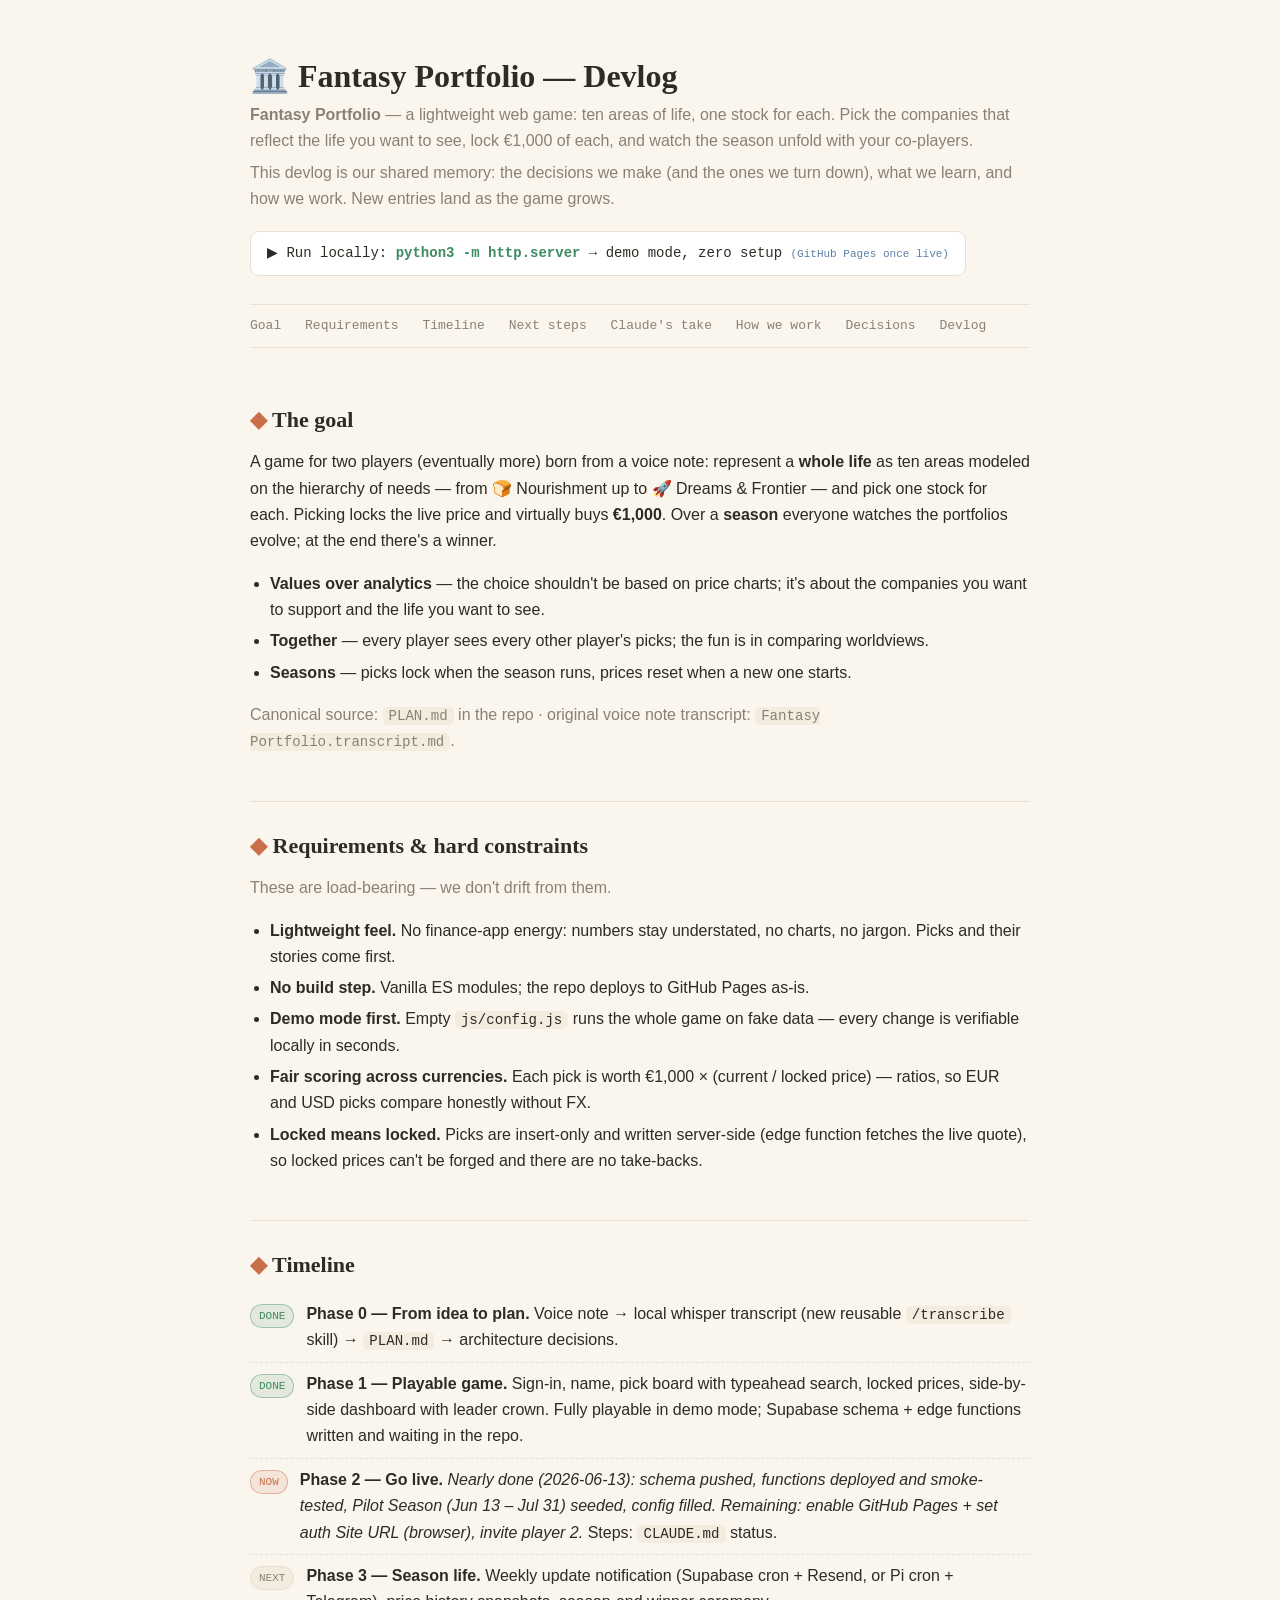
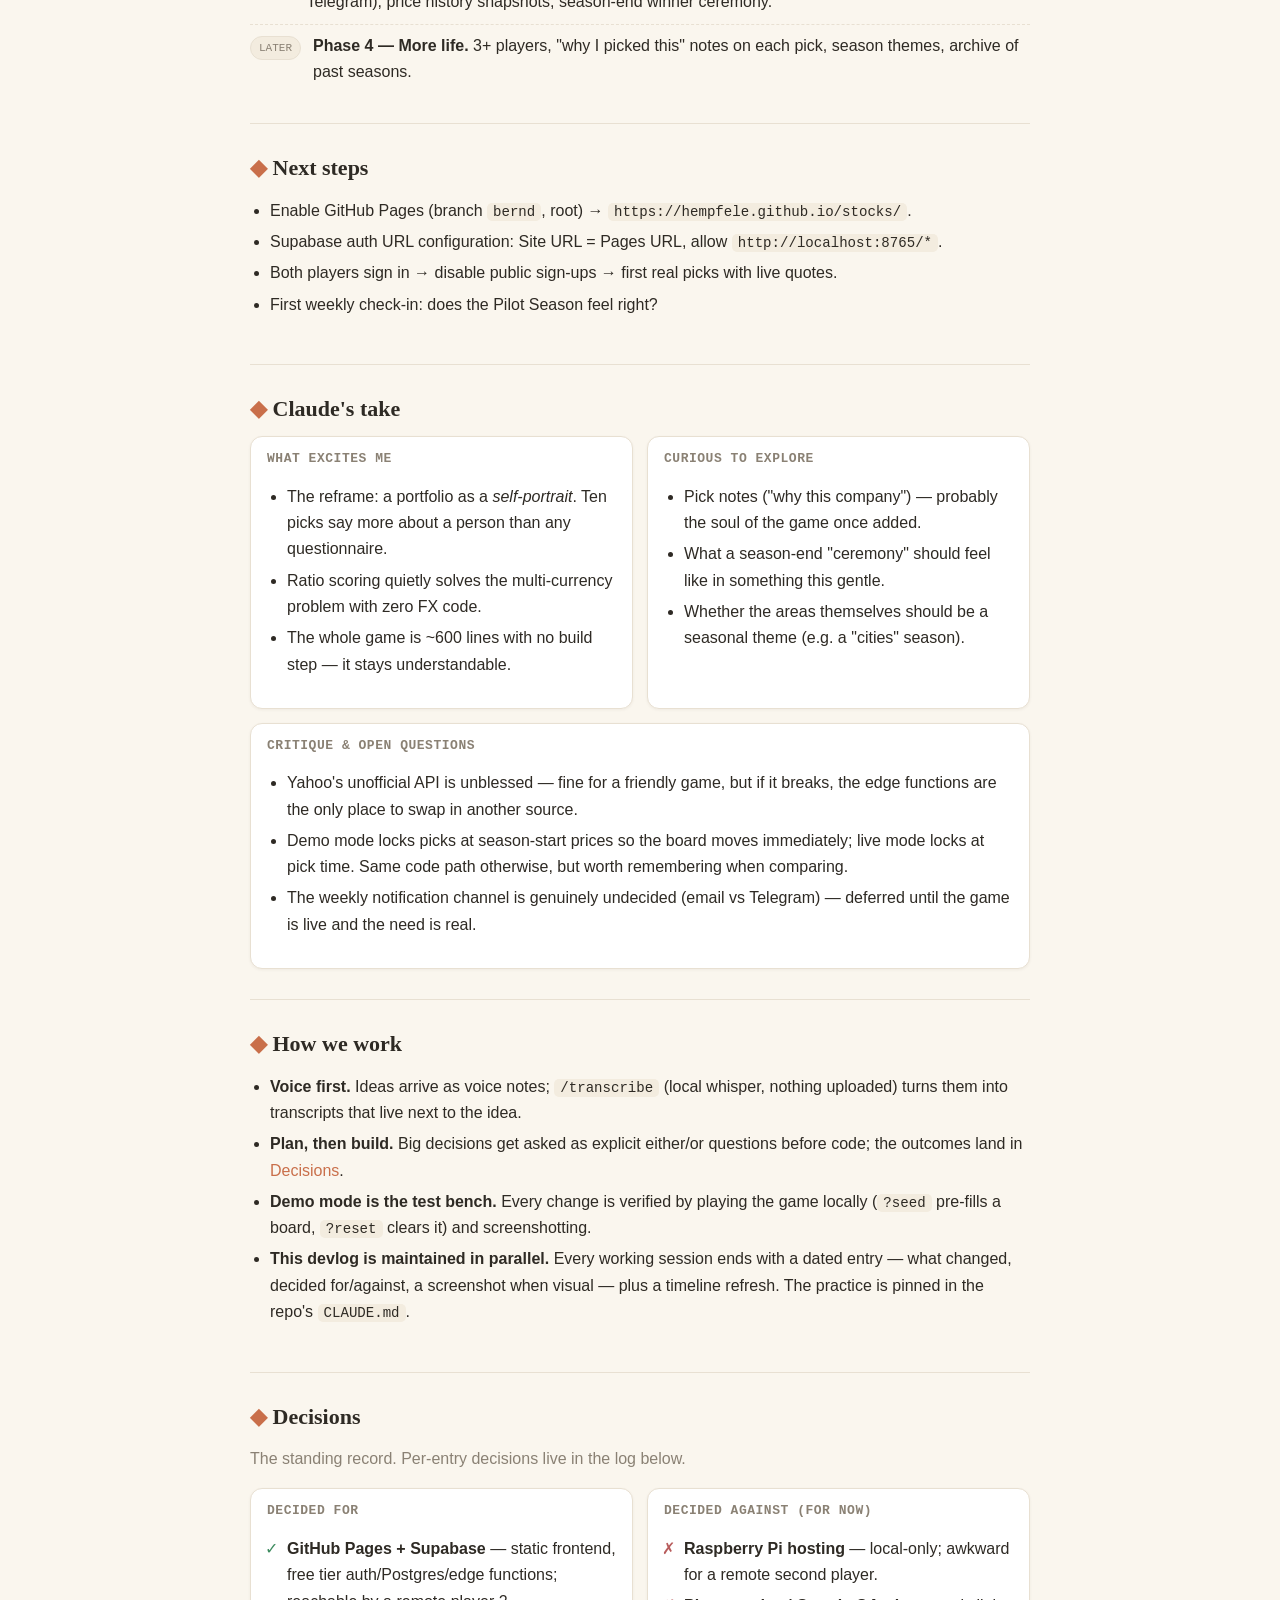
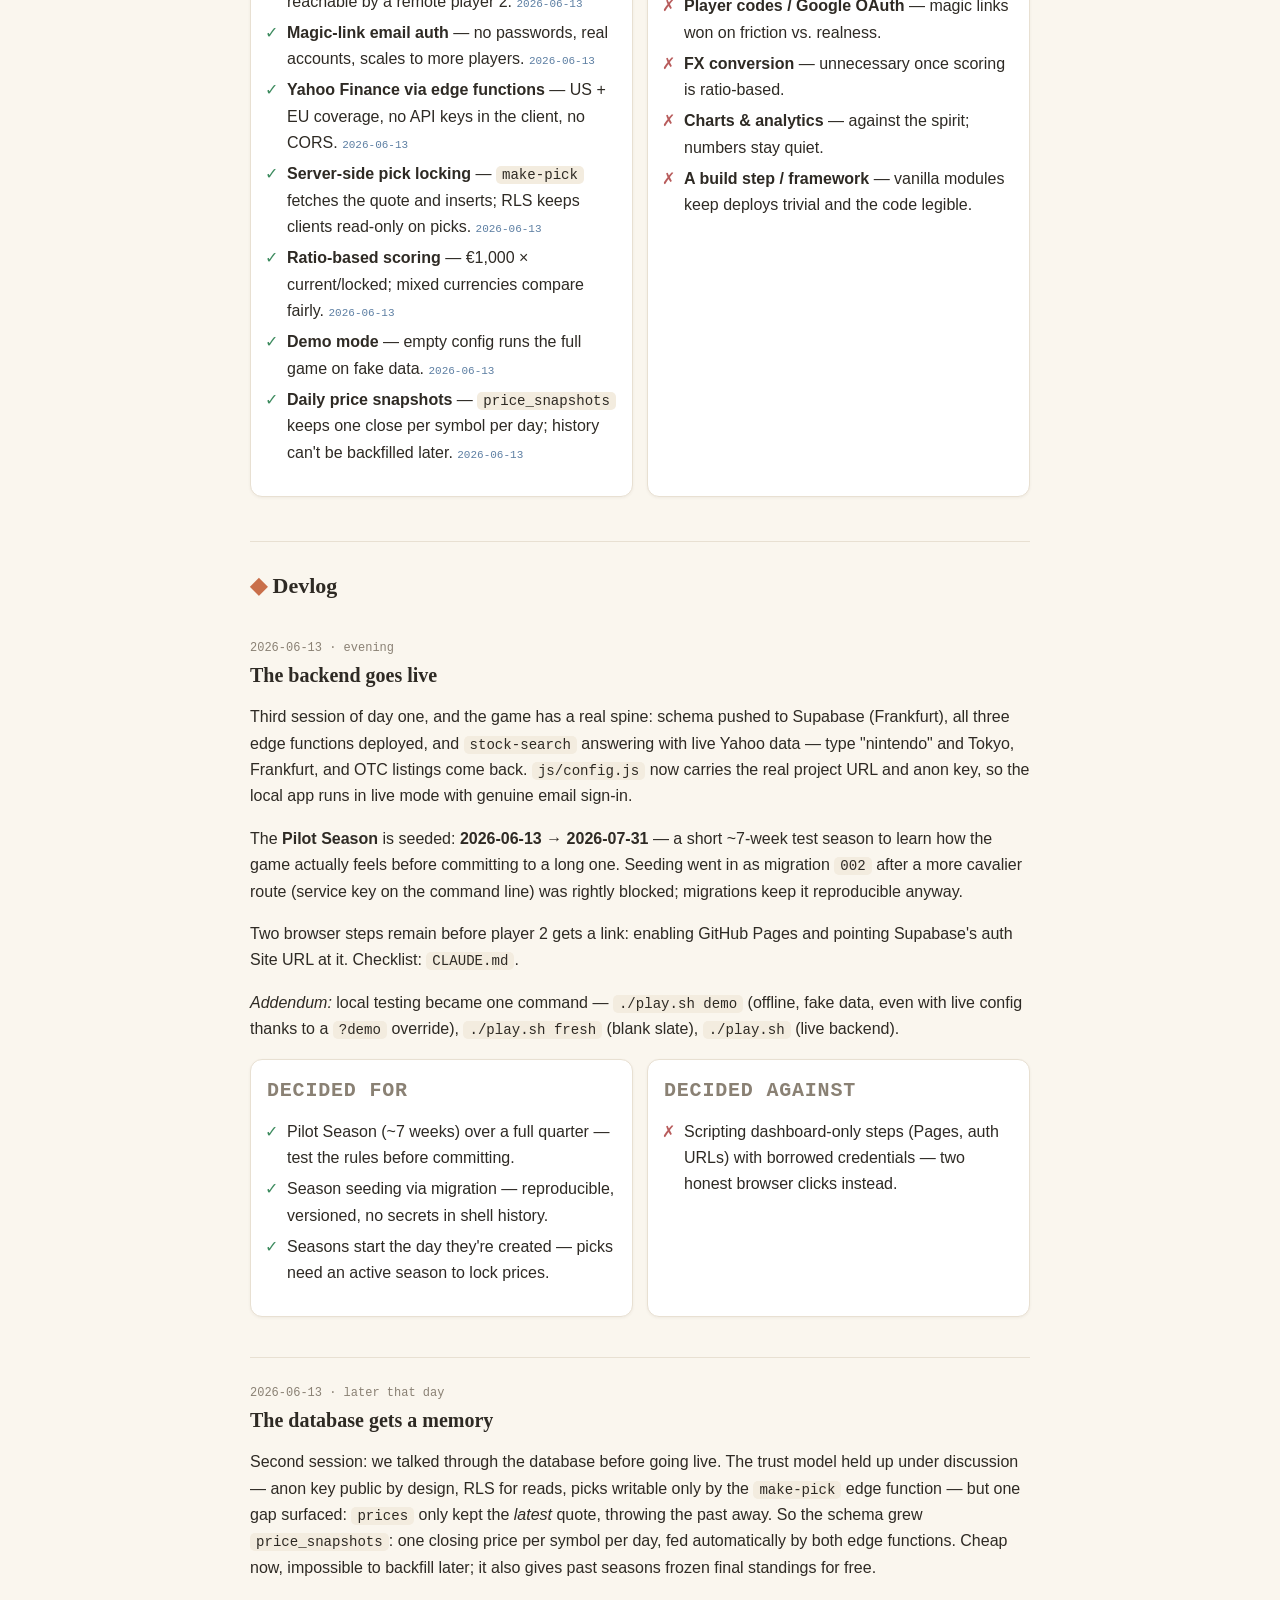
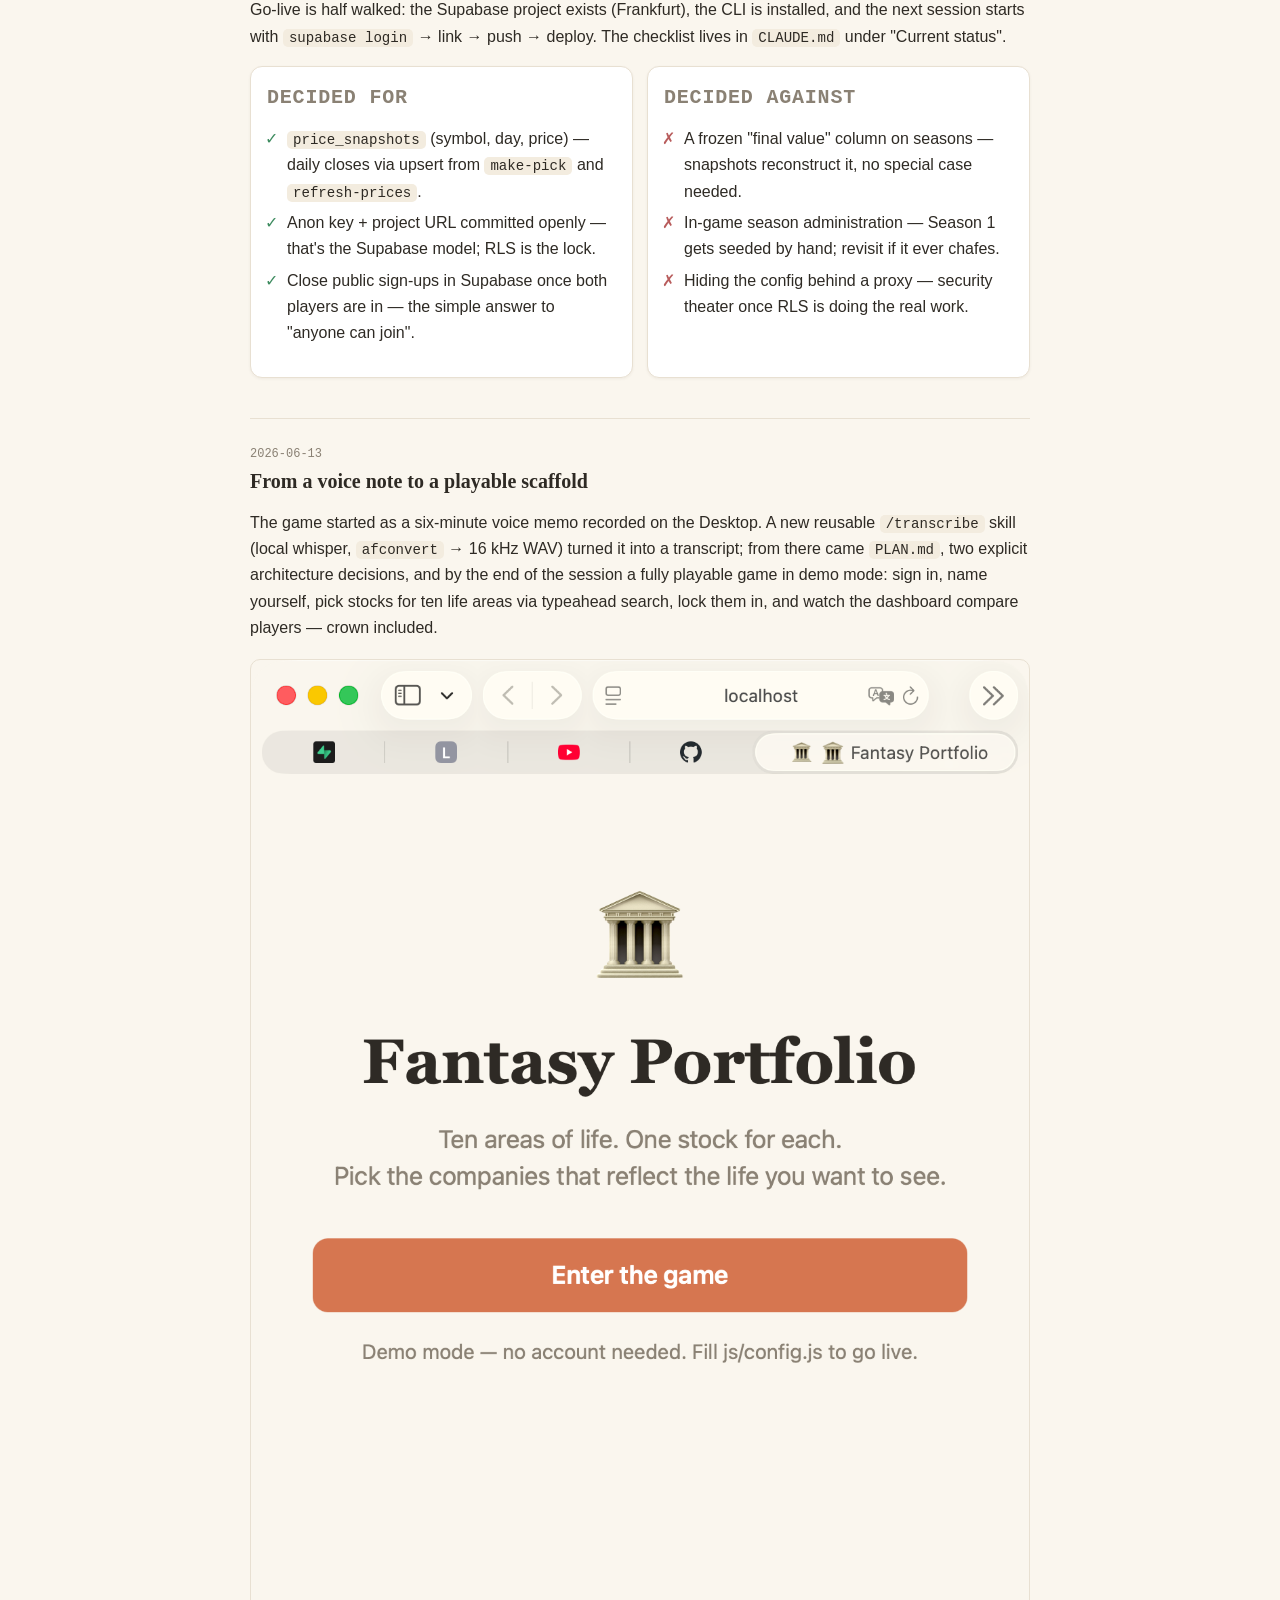
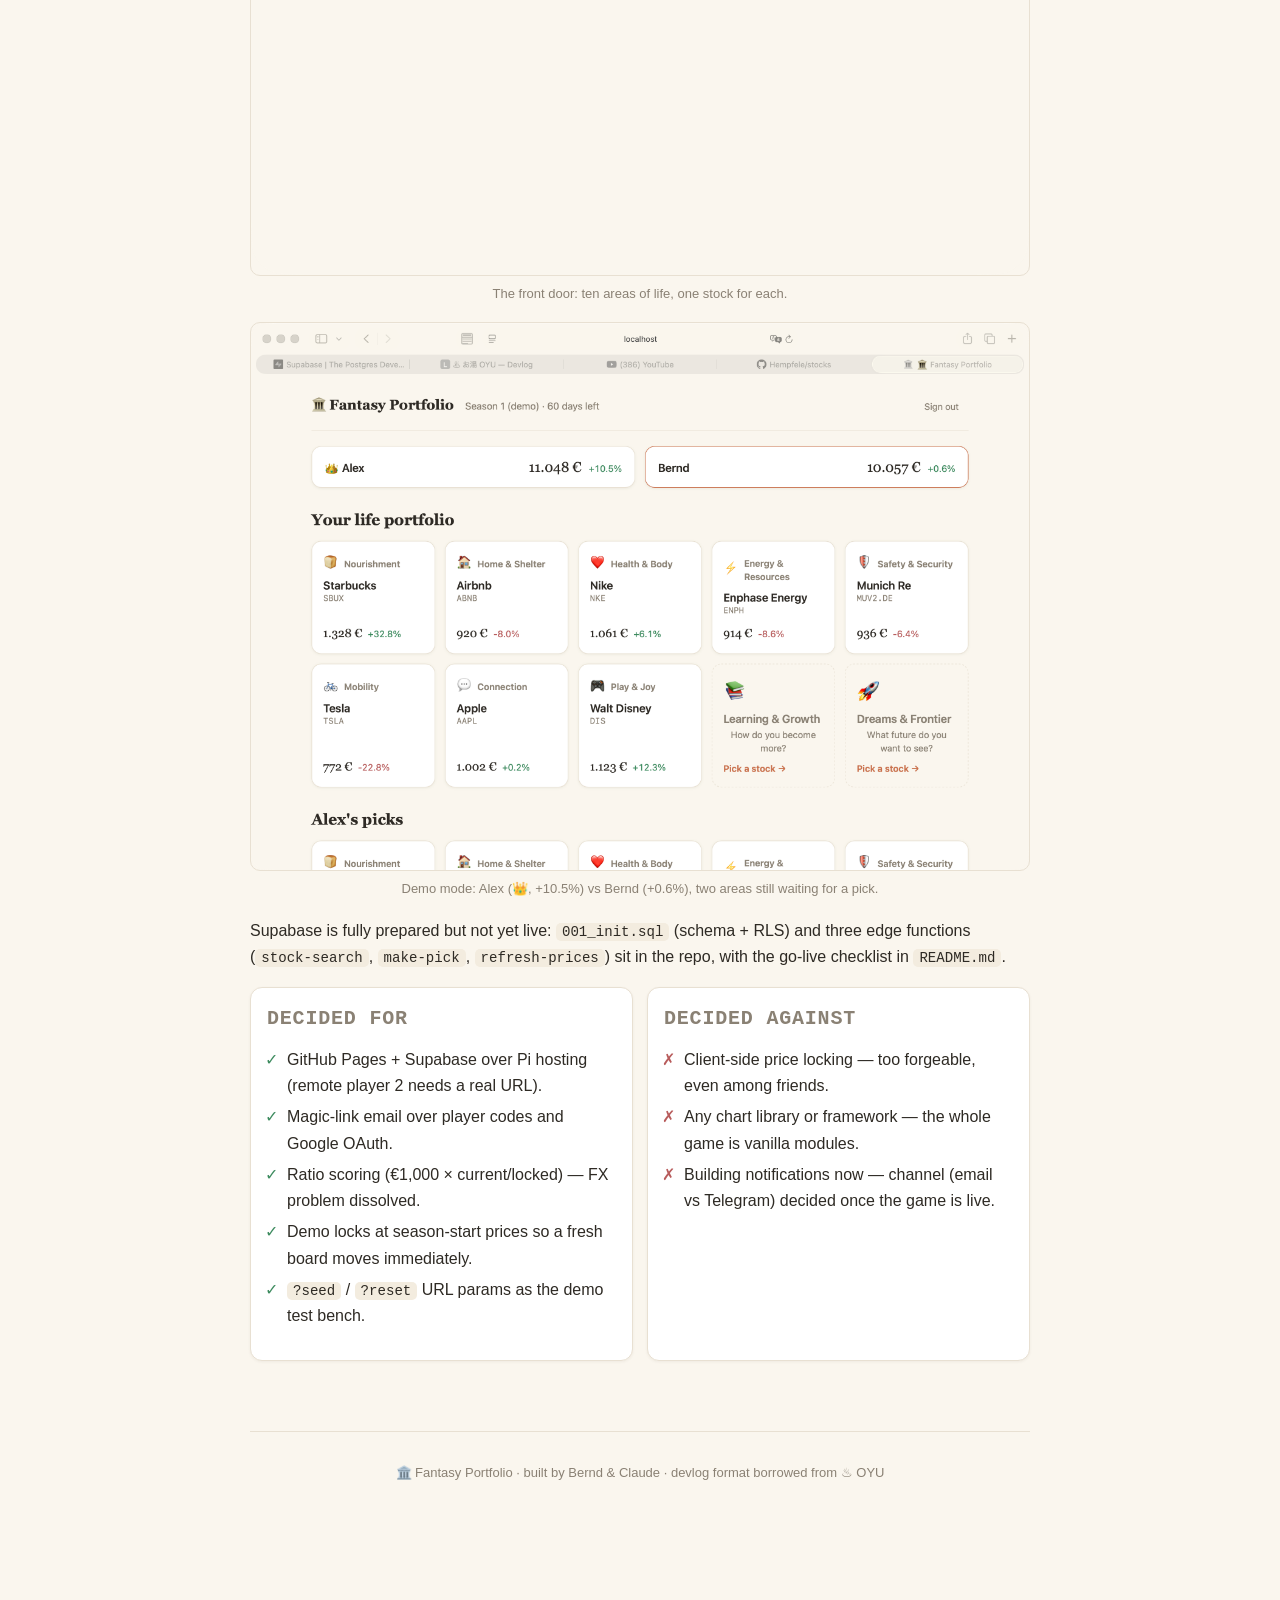
==== commit ebcce2d0: "One-command local testing: play.sh with ?demo override ?demo forces demo mode even with a live confi" ====
--- a/devlog/index.html
+++ b/devlog/index.html
@@ -216,6 +216,9 @@
     rightly blocked; migrations keep it reproducible anyway.</p>
     <p>Two browser steps remain before player 2 gets a link: enabling GitHub Pages and pointing
     Supabase's auth Site URL at it. Checklist: <code>CLAUDE.md</code>.</p>
+    <p><em>Addendum:</em> local testing became one command — <code>./play.sh demo</code> (offline,
+    fake data, even with live config thanks to a <code>?demo</code> override), <code>./play.sh fresh</code>
+    (blank slate), <code>./play.sh</code> (live backend).</p>
     <div class="decisions">
       <div class="card"><h3>Decided for</h3><ul class="for">
         <li>Pilot Season (~7 weeks) over a full quarter — test the rules before committing.</li>
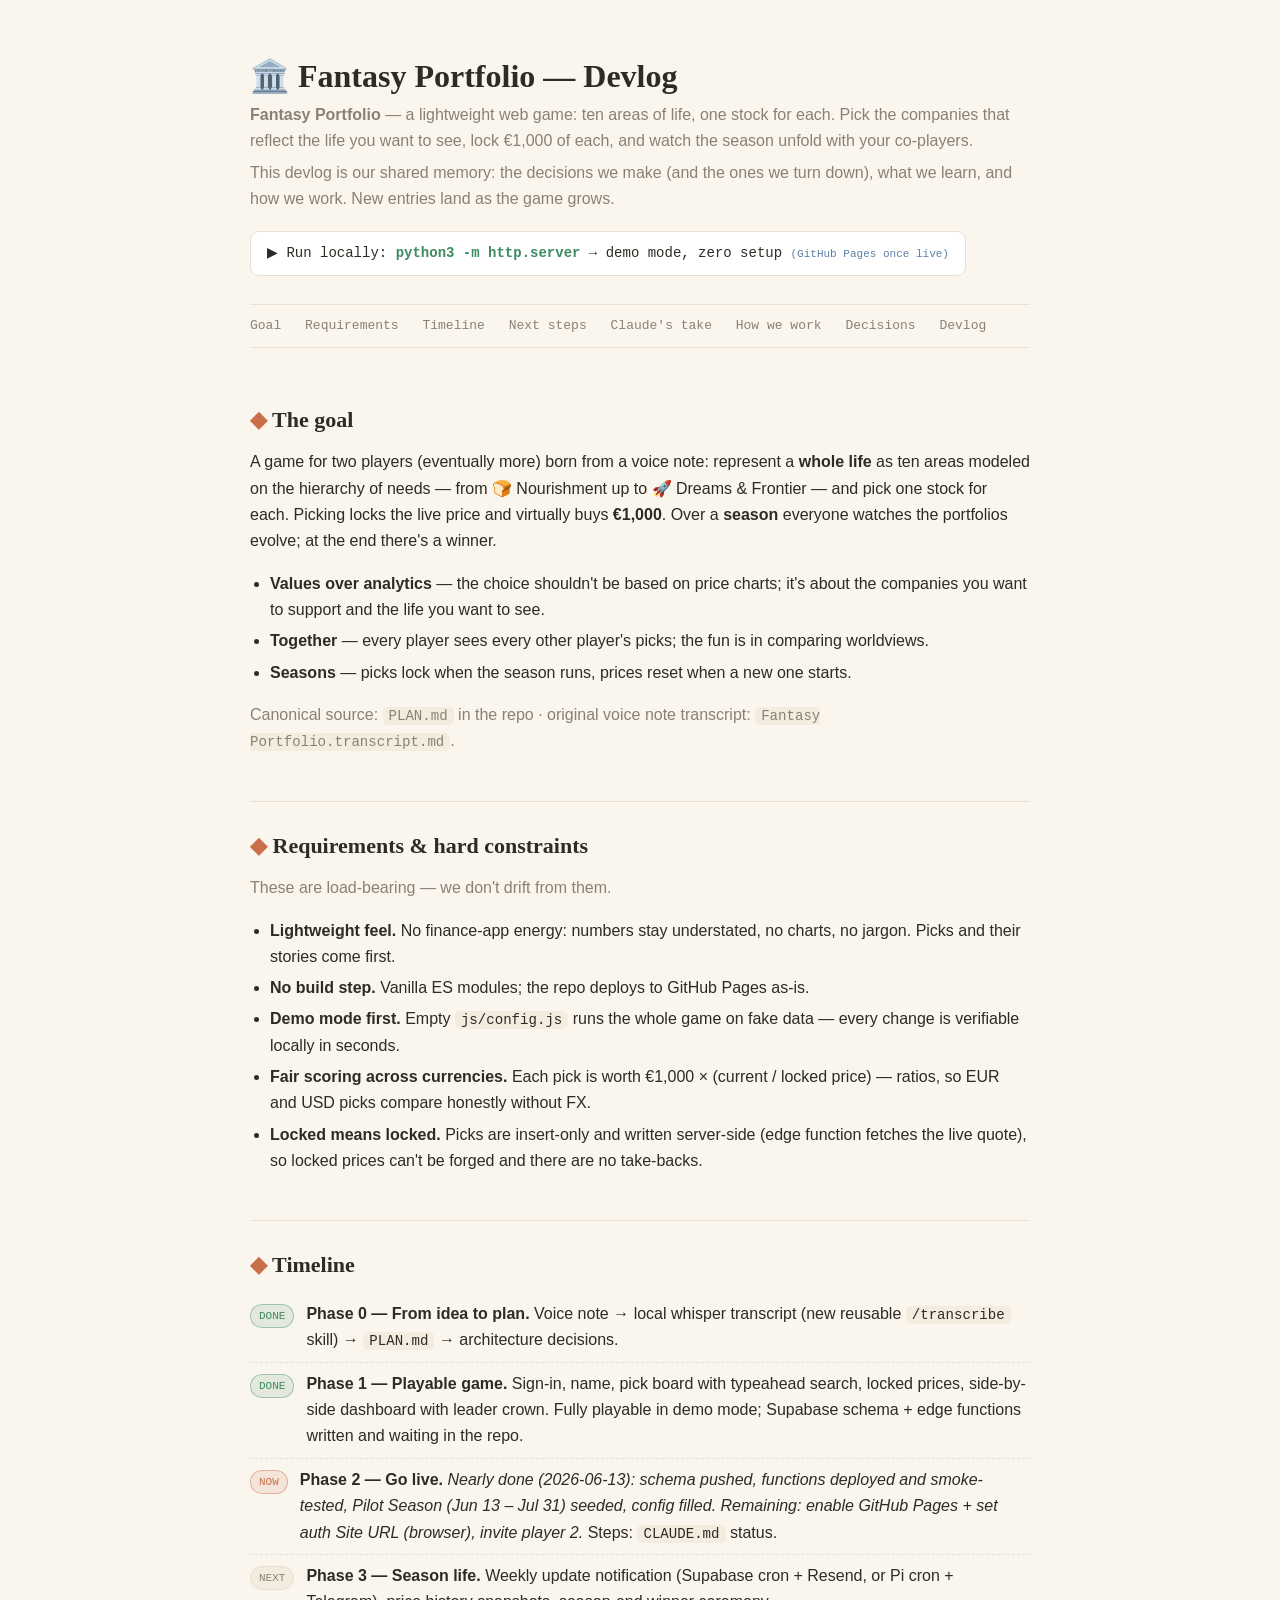
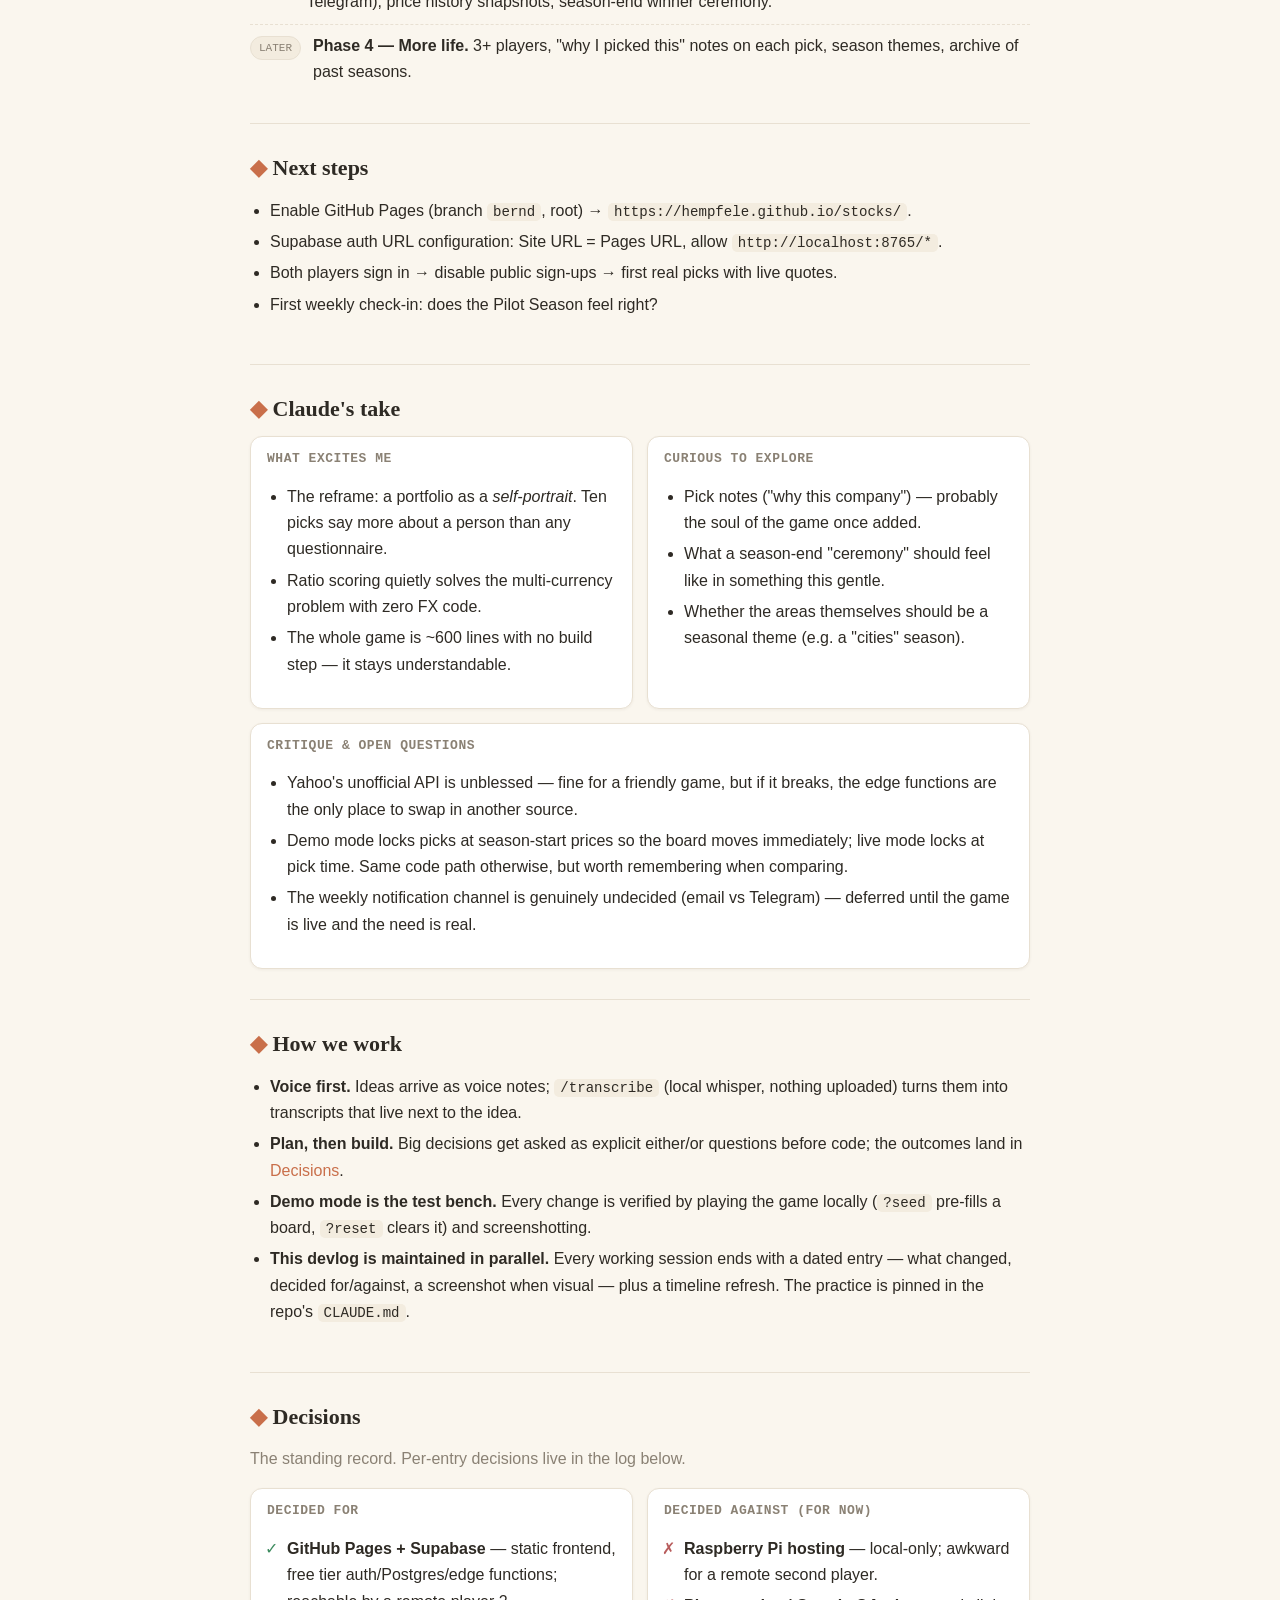
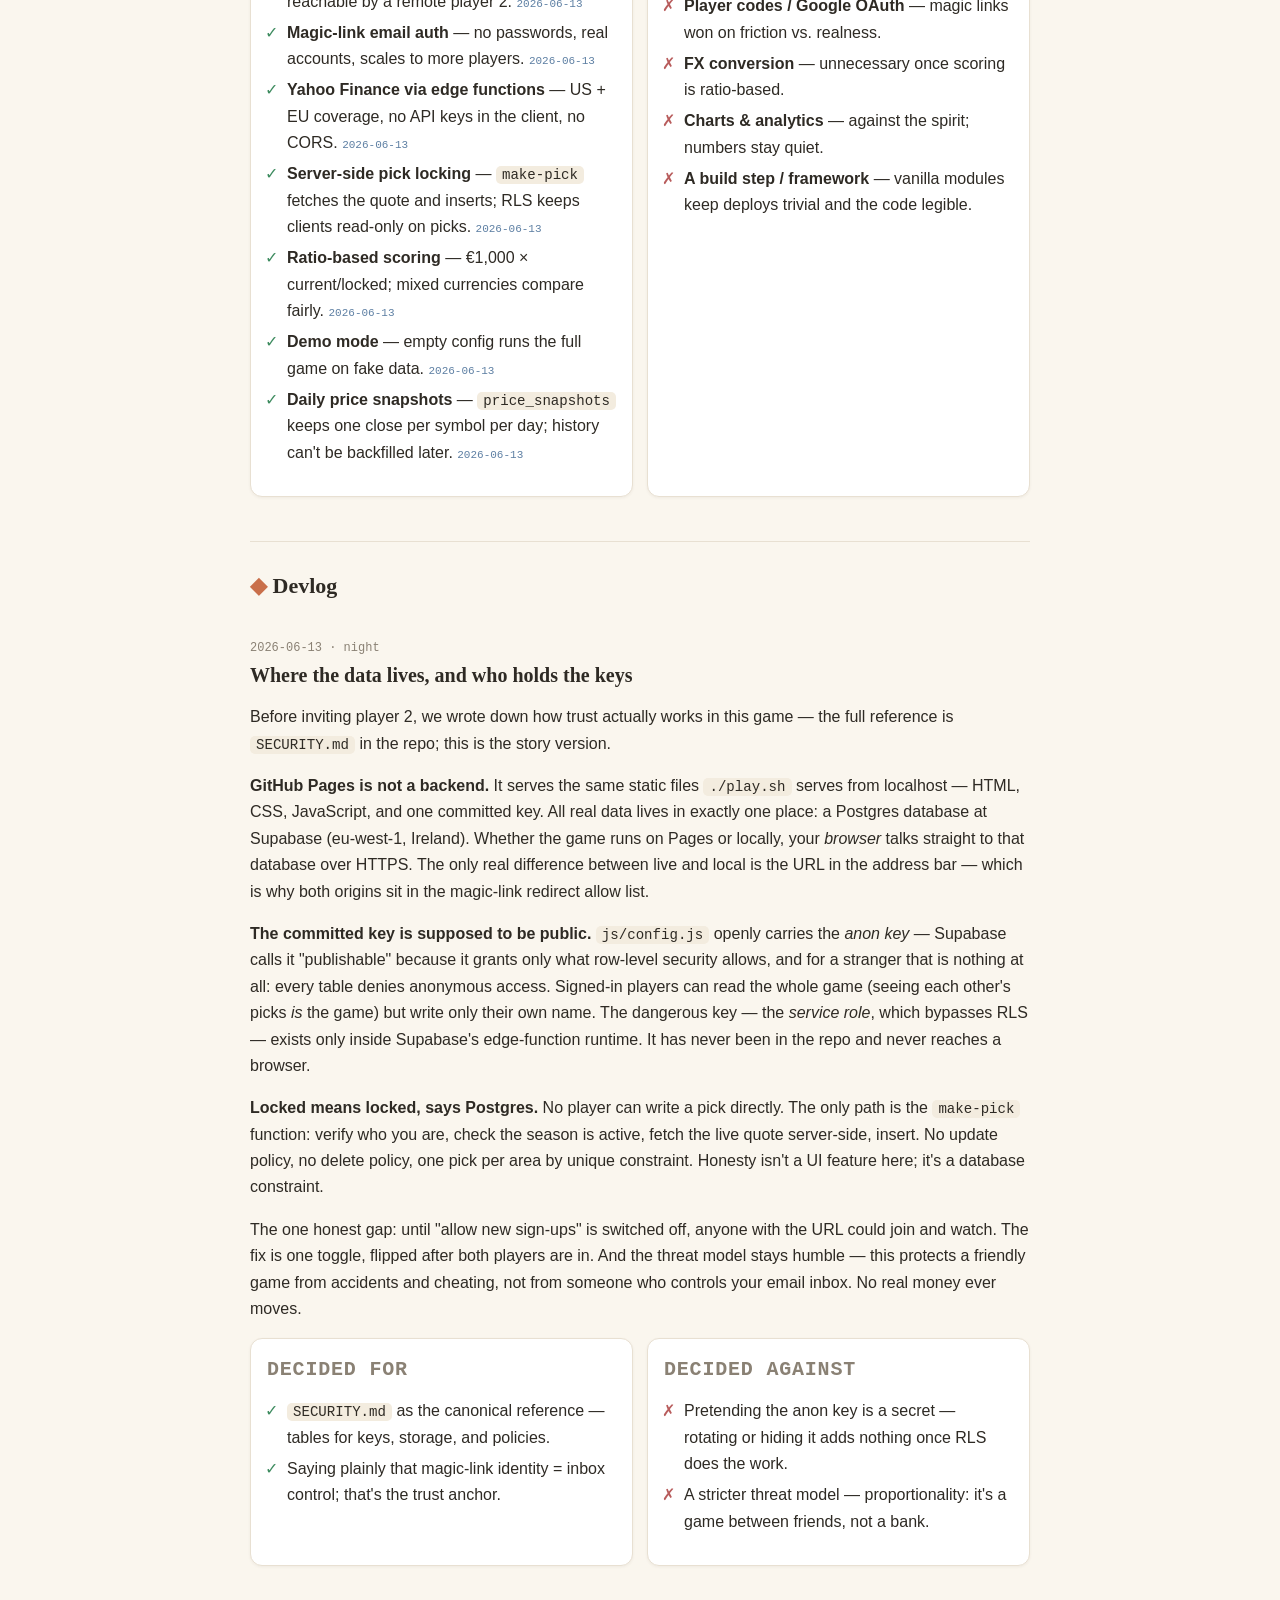
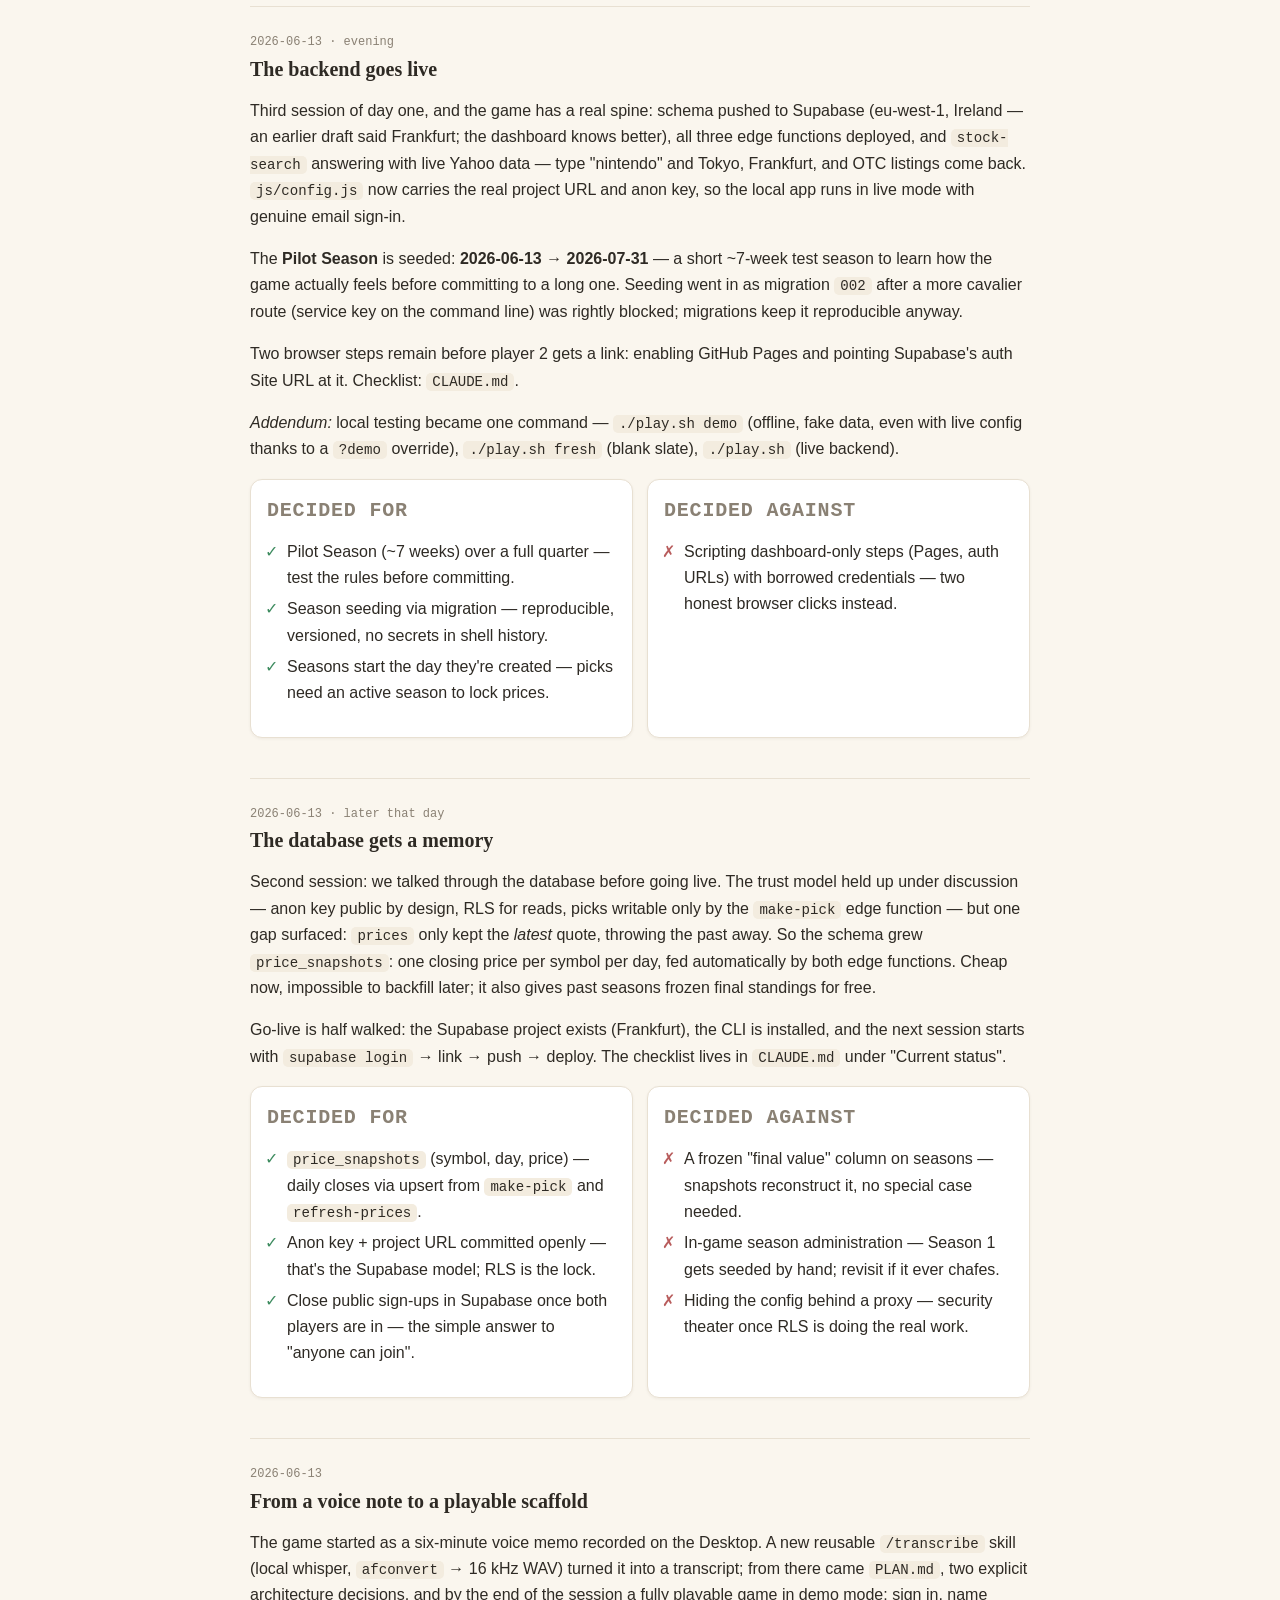
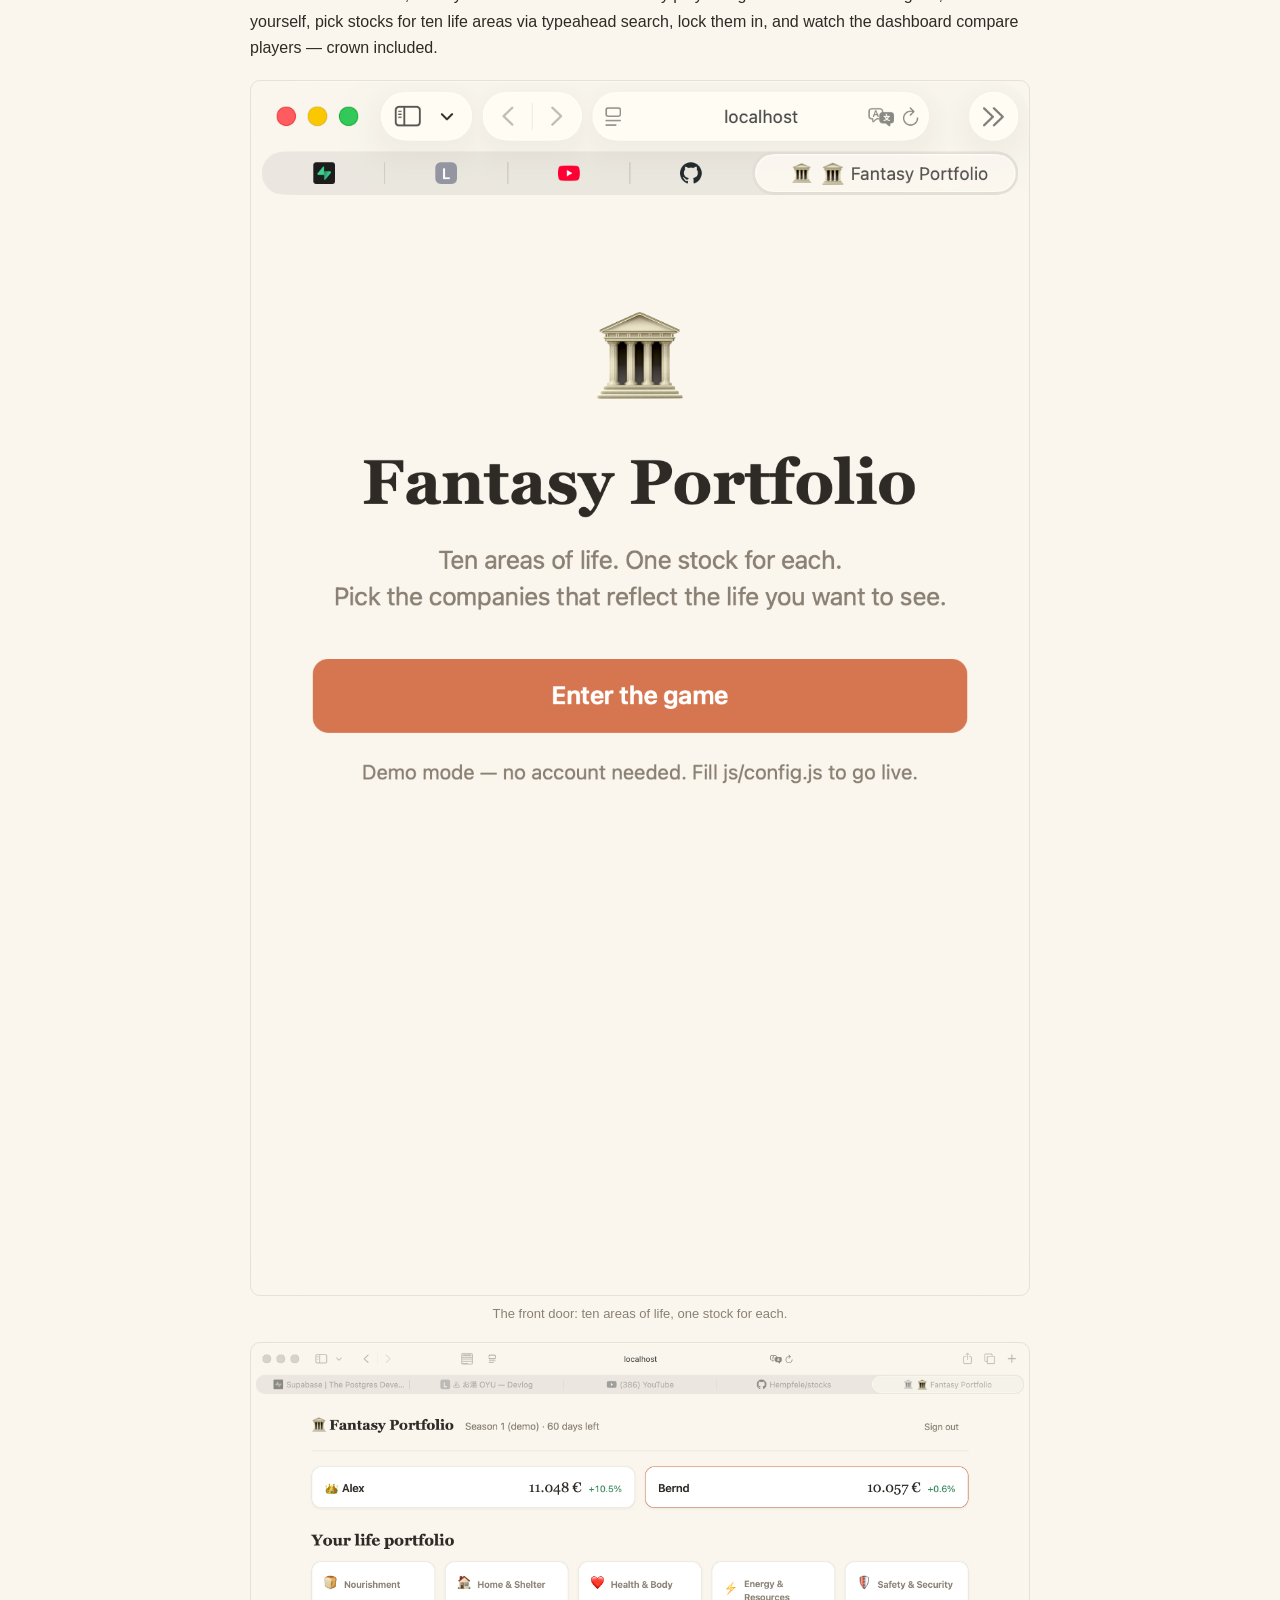
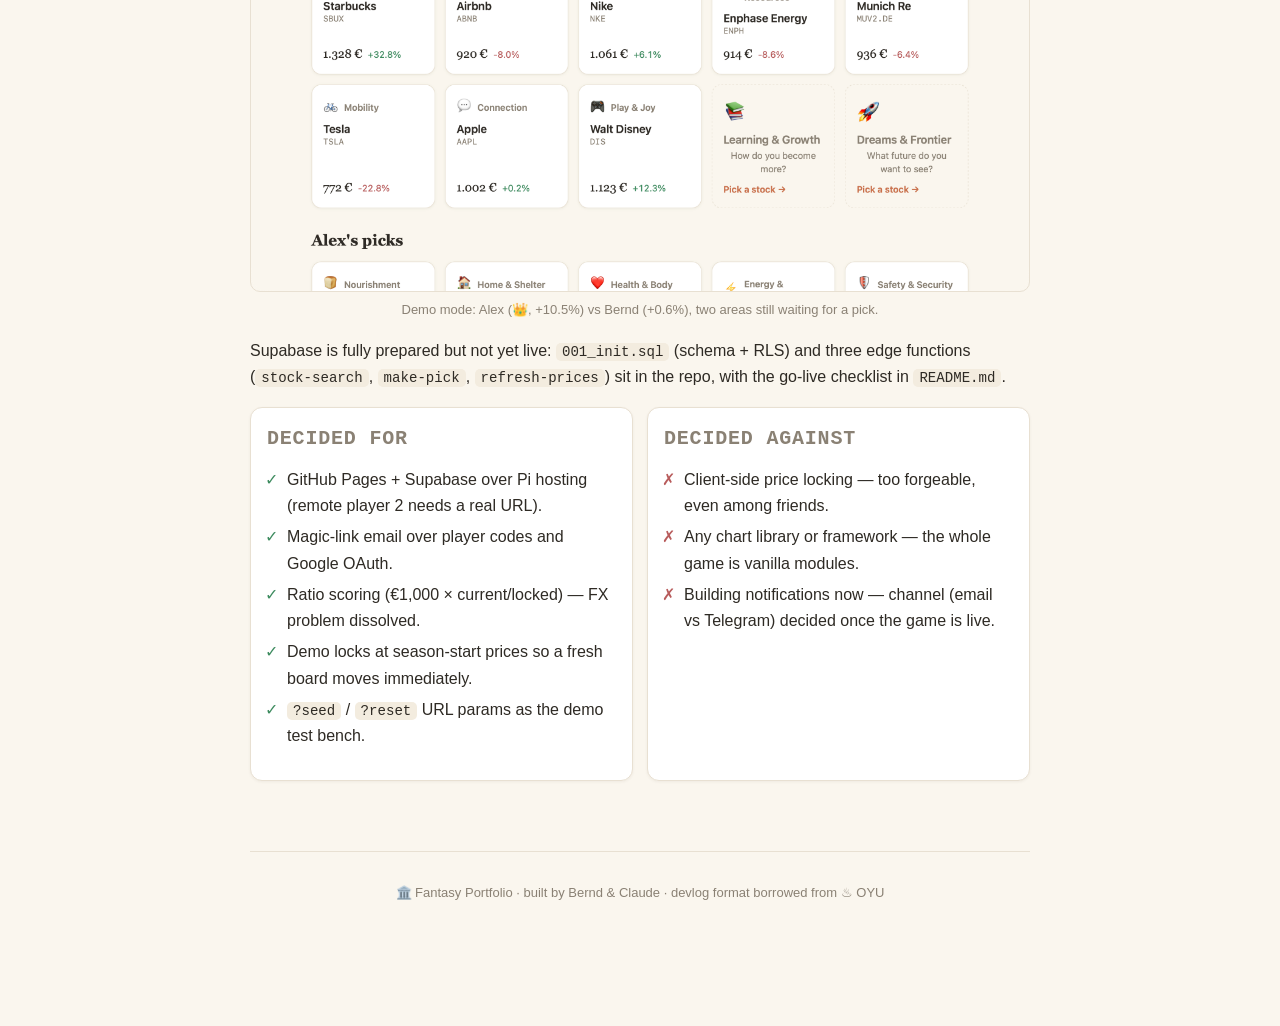
==== commit 1bc5d752: "Document security and data model: SECURITY.md + devlog post Where data lives (Supabase Postgres eu-w" ====
--- a/devlog/index.html
+++ b/devlog/index.html
@@ -203,10 +203,50 @@
   <h2><span class="em">◆</span> Devlog</h2>
 
   <article class="entry">
+    <div class="date">2026-06-13 · night</div>
+    <h3>Where the data lives, and who holds the keys</h3>
+    <p>Before inviting player 2, we wrote down how trust actually works in this game —
+    the full reference is <code>SECURITY.md</code> in the repo; this is the story version.</p>
+    <p><b>GitHub Pages is not a backend.</b> It serves the same static files
+    <code>./play.sh</code> serves from localhost — HTML, CSS, JavaScript, and one committed key.
+    All real data lives in exactly one place: a Postgres database at Supabase (eu-west-1,
+    Ireland). Whether the game runs on Pages or locally, your <em>browser</em> talks straight
+    to that database over HTTPS. The only real difference between live and local is the URL
+    in the address bar — which is why both origins sit in the magic-link redirect allow list.</p>
+    <p><b>The committed key is supposed to be public.</b> <code>js/config.js</code> openly carries
+    the <em>anon key</em> — Supabase calls it "publishable" because it grants only what
+    row-level security allows, and for a stranger that is nothing at all: every table denies
+    anonymous access. Signed-in players can read the whole game (seeing each other's picks
+    <em>is</em> the game) but write only their own name. The dangerous key — the
+    <em>service role</em>, which bypasses RLS — exists only inside Supabase's edge-function
+    runtime. It has never been in the repo and never reaches a browser.</p>
+    <p><b>Locked means locked, says Postgres.</b> No player can write a pick directly. The
+    only path is the <code>make-pick</code> function: verify who you are, check the season is
+    active, fetch the live quote server-side, insert. No update policy, no delete policy, one
+    pick per area by unique constraint. Honesty isn't a UI feature here; it's a database
+    constraint.</p>
+    <p>The one honest gap: until "allow new sign-ups" is switched off, anyone with the URL
+    could join and watch. The fix is one toggle, flipped after both players are in. And the
+    threat model stays humble — this protects a friendly game from accidents and cheating,
+    not from someone who controls your email inbox. No real money ever moves.</p>
+    <div class="decisions">
+      <div class="card"><h3>Decided for</h3><ul class="for">
+        <li><code>SECURITY.md</code> as the canonical reference — tables for keys, storage, and policies.</li>
+        <li>Saying plainly that magic-link identity = inbox control; that's the trust anchor.</li>
+      </ul></div>
+      <div class="card"><h3>Decided against</h3><ul class="against">
+        <li>Pretending the anon key is a secret — rotating or hiding it adds nothing once RLS does the work.</li>
+        <li>A stricter threat model — proportionality: it's a game between friends, not a bank.</li>
+      </ul></div>
+    </div>
+  </article>
+
+  <article class="entry">
     <div class="date">2026-06-13 · evening</div>
     <h3>The backend goes live</h3>
     <p>Third session of day one, and the game has a real spine: schema pushed to Supabase
-    (Frankfurt), all three edge functions deployed, and <code>stock-search</code> answering with
+    (eu-west-1, Ireland — an earlier draft said Frankfurt; the dashboard knows better), all
+    three edge functions deployed, and <code>stock-search</code> answering with
     live Yahoo data — type "nintendo" and Tokyo, Frankfurt, and OTC listings come back.
     <code>js/config.js</code> now carries the real project URL and anon key, so the local app runs
     in live mode with genuine email sign-in.</p>
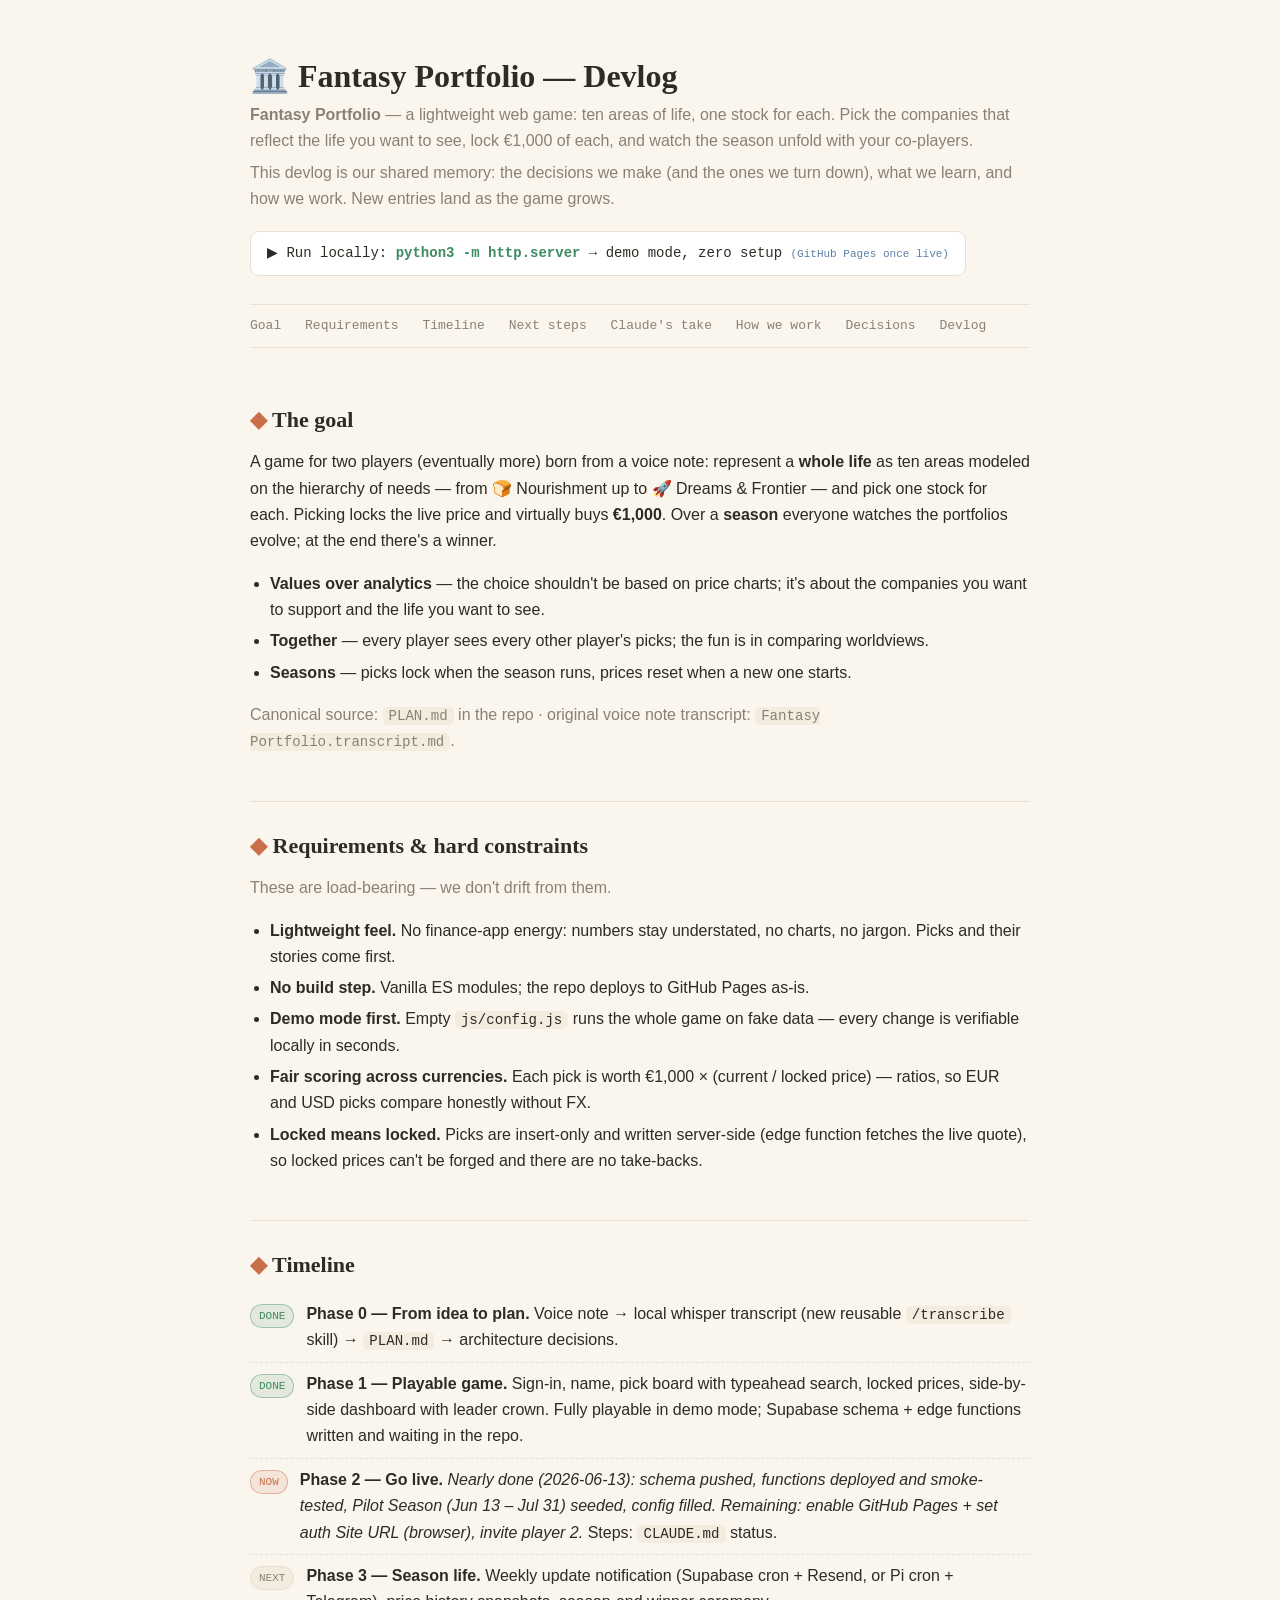
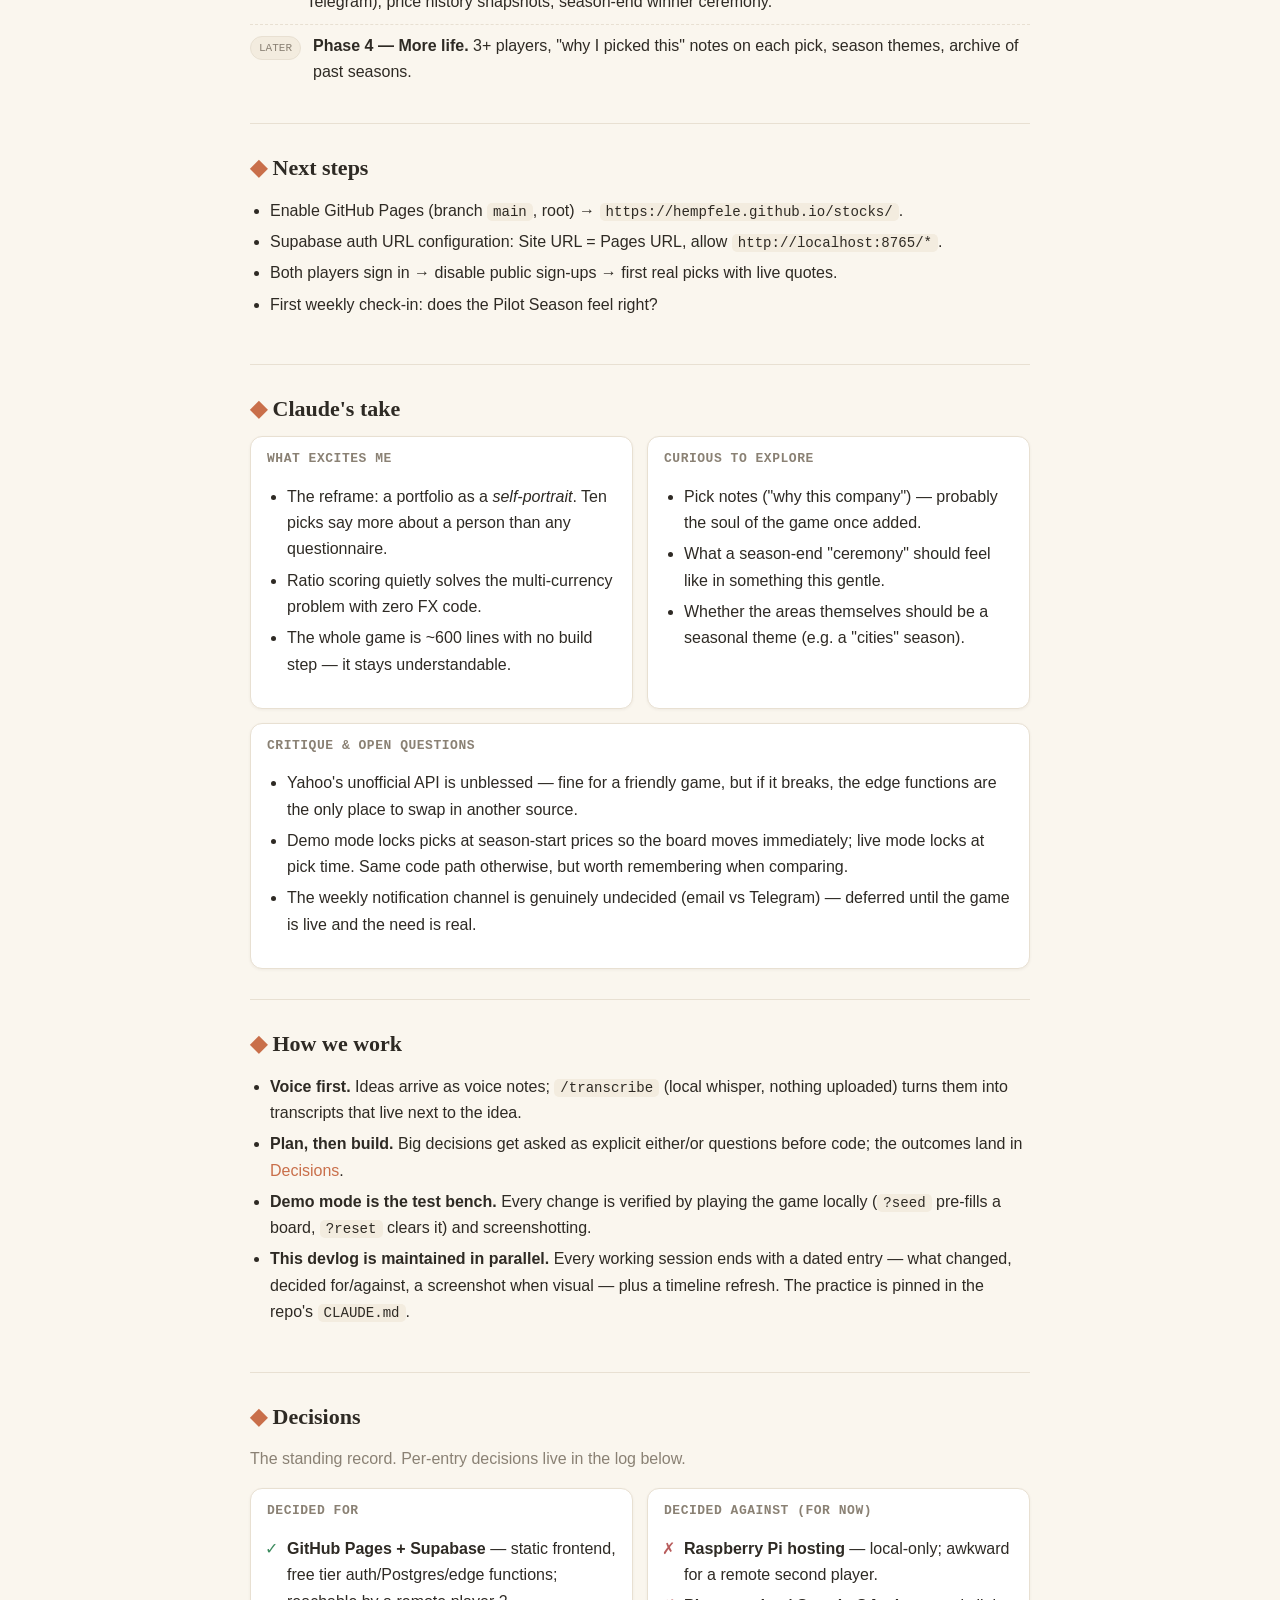
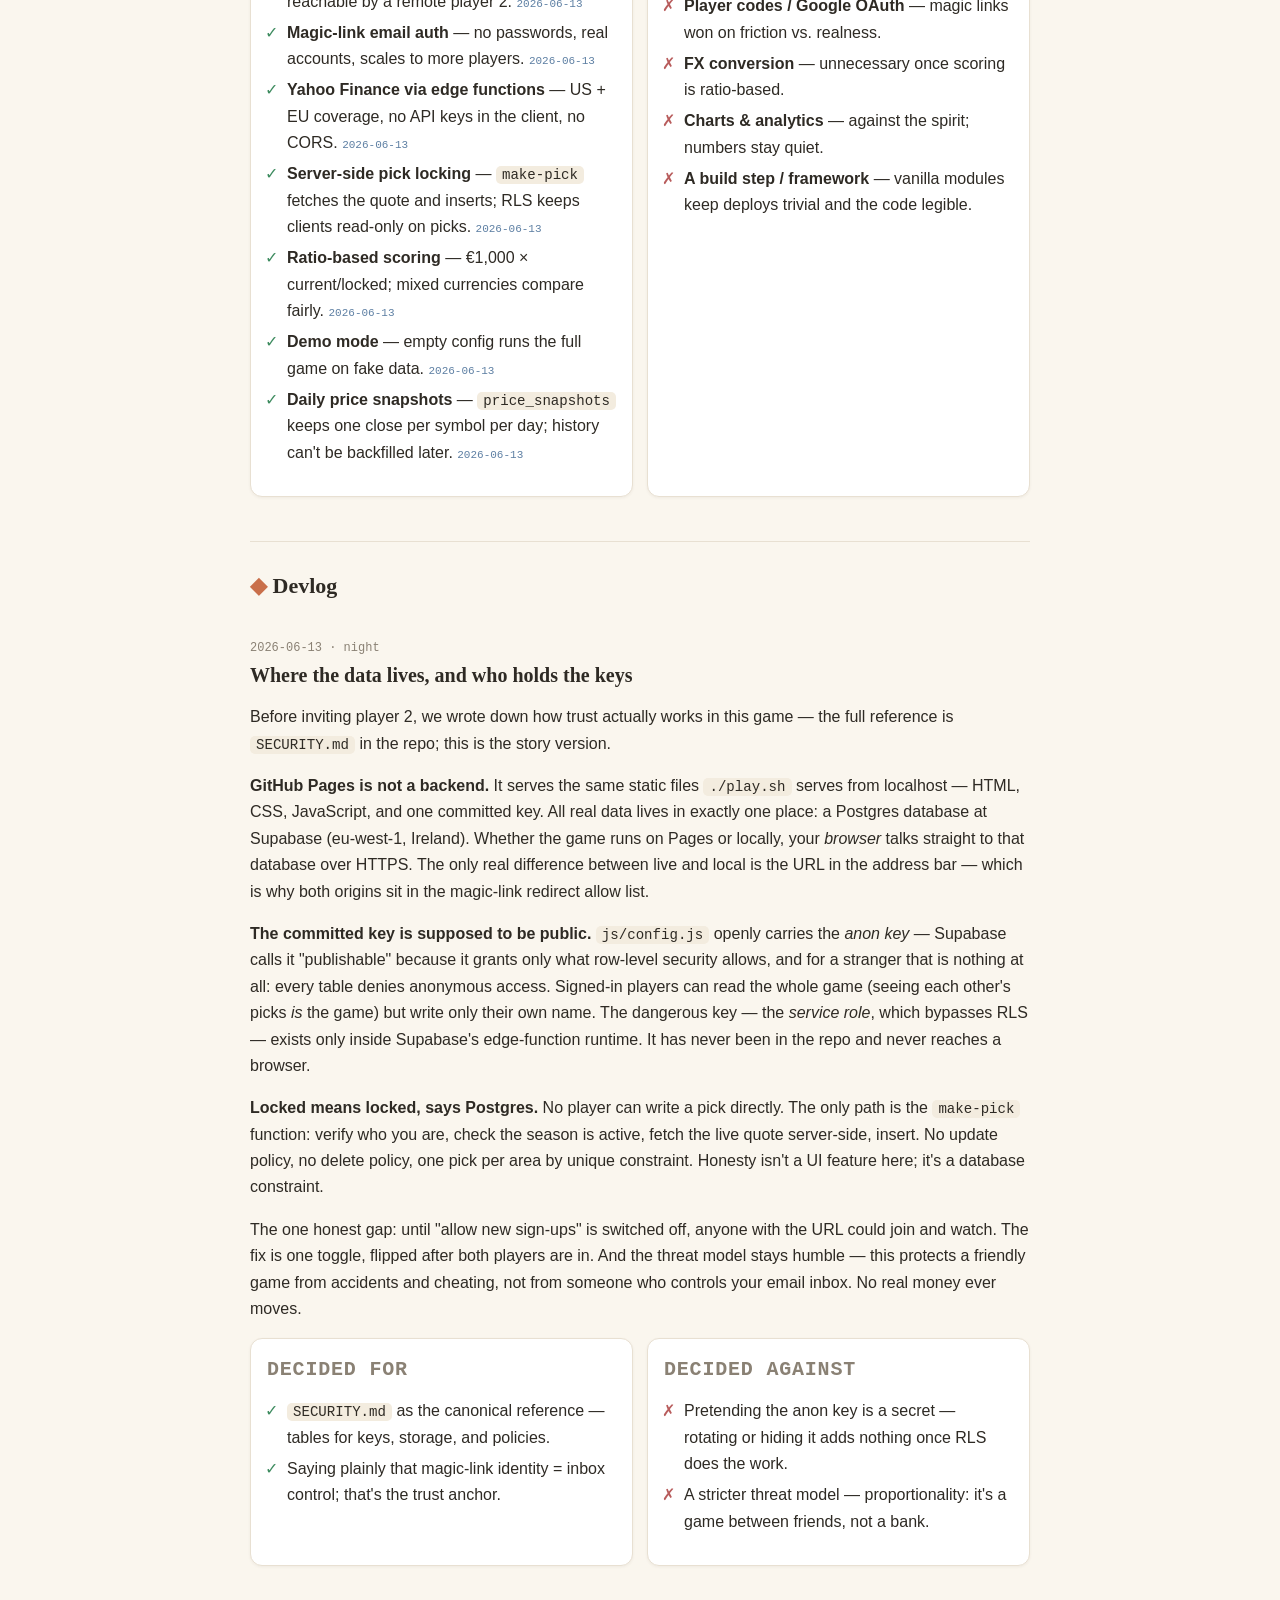
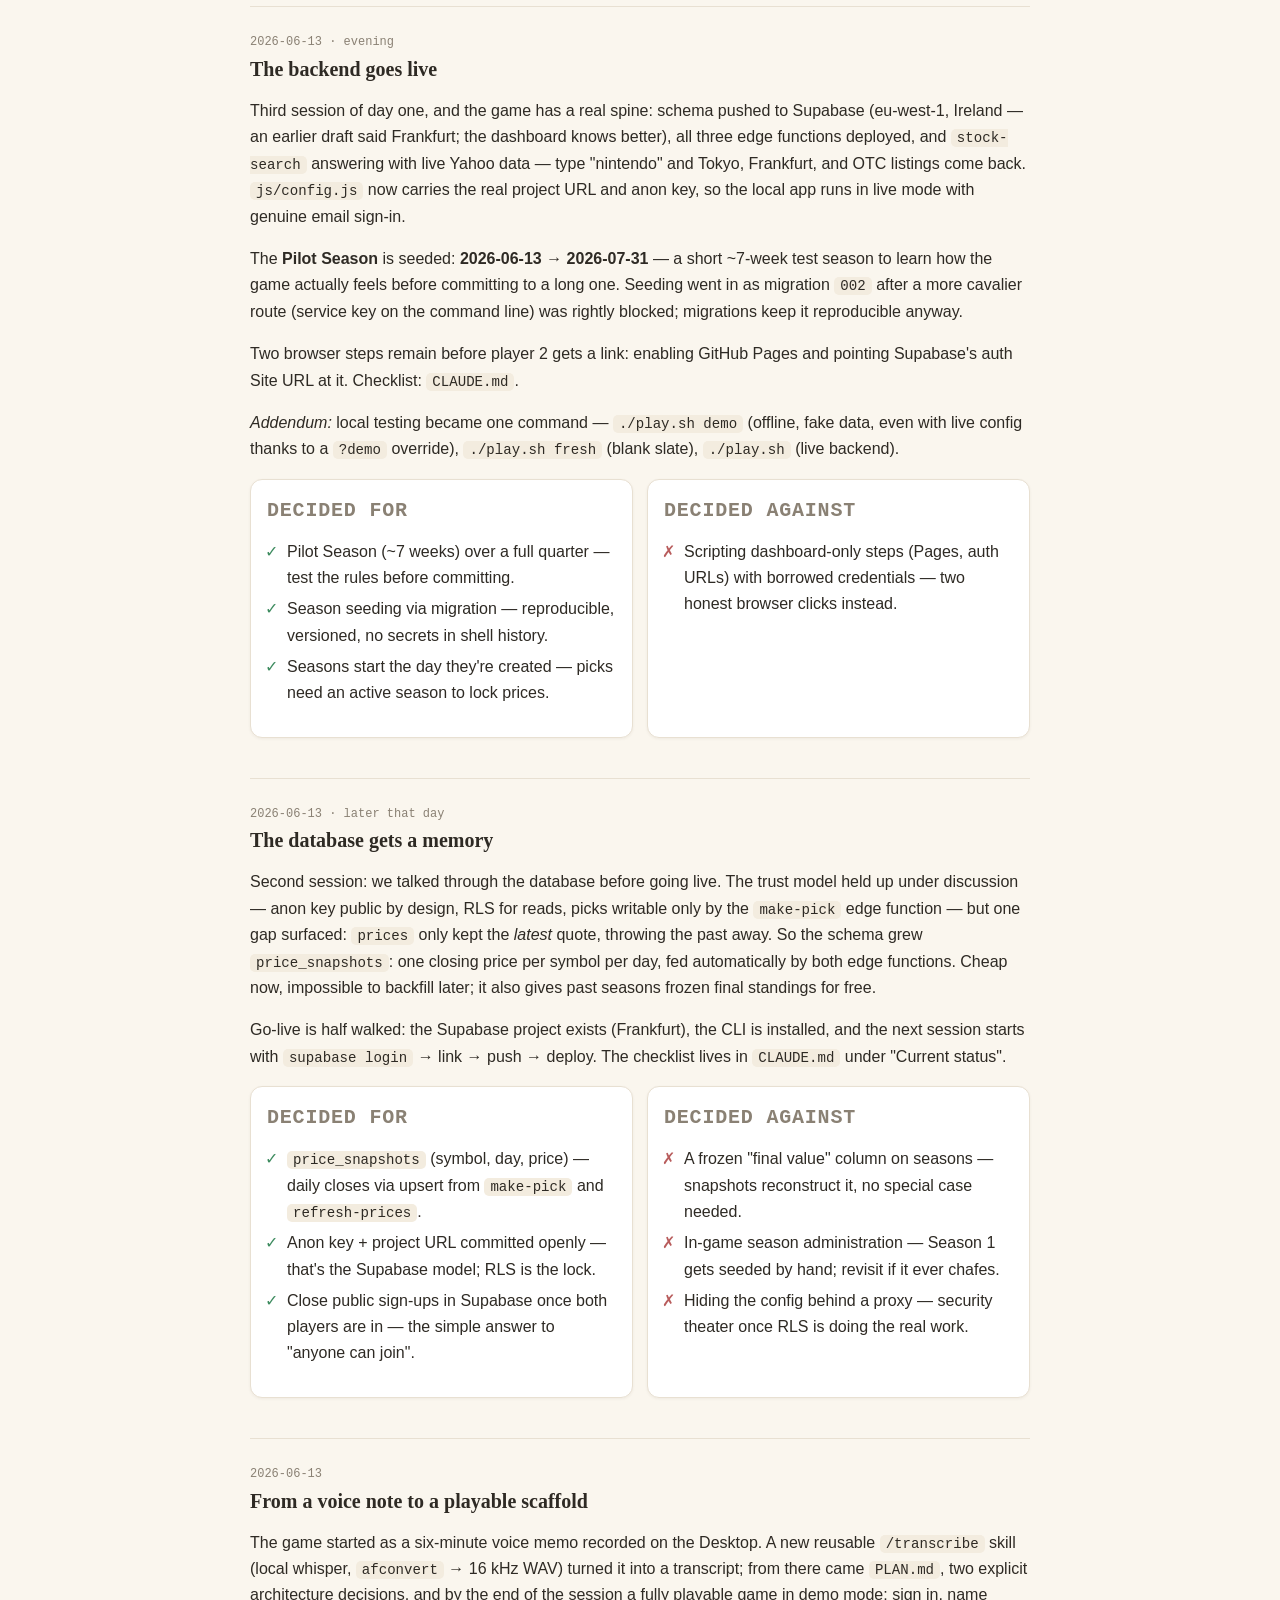
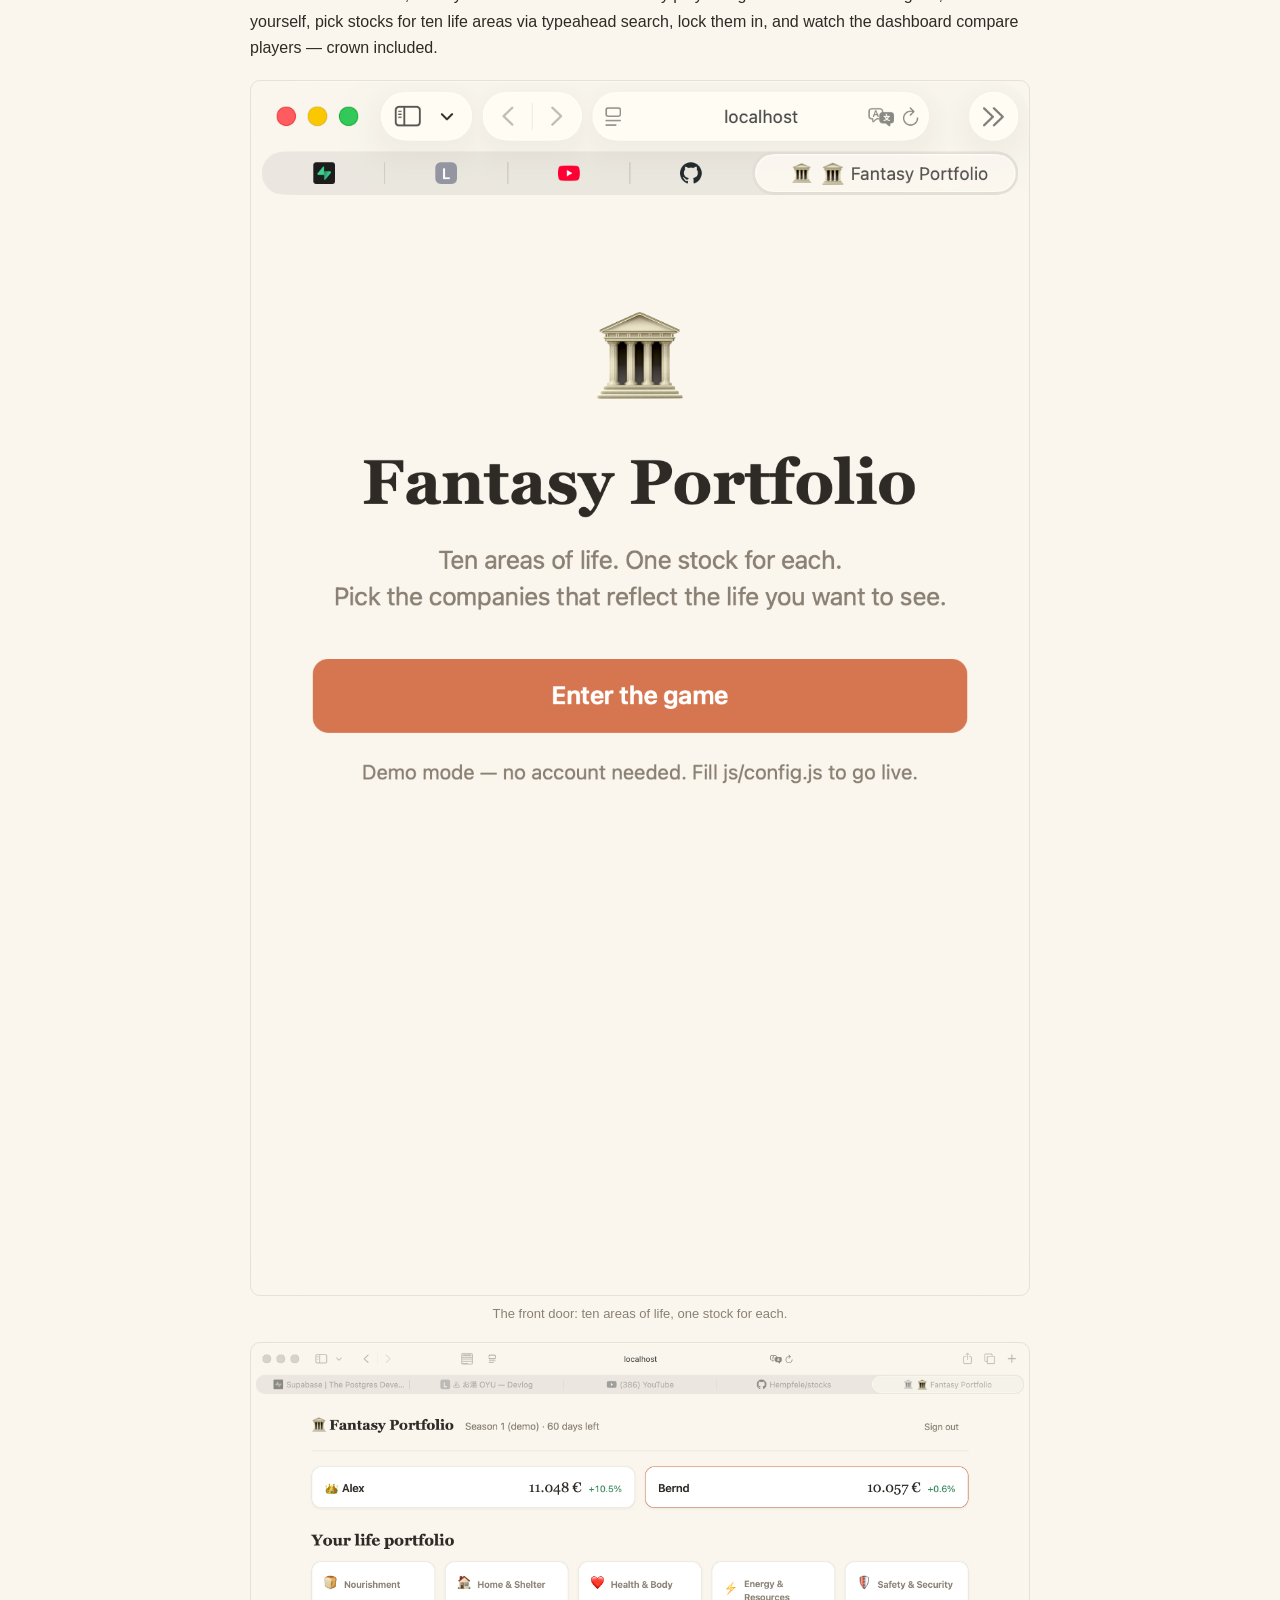
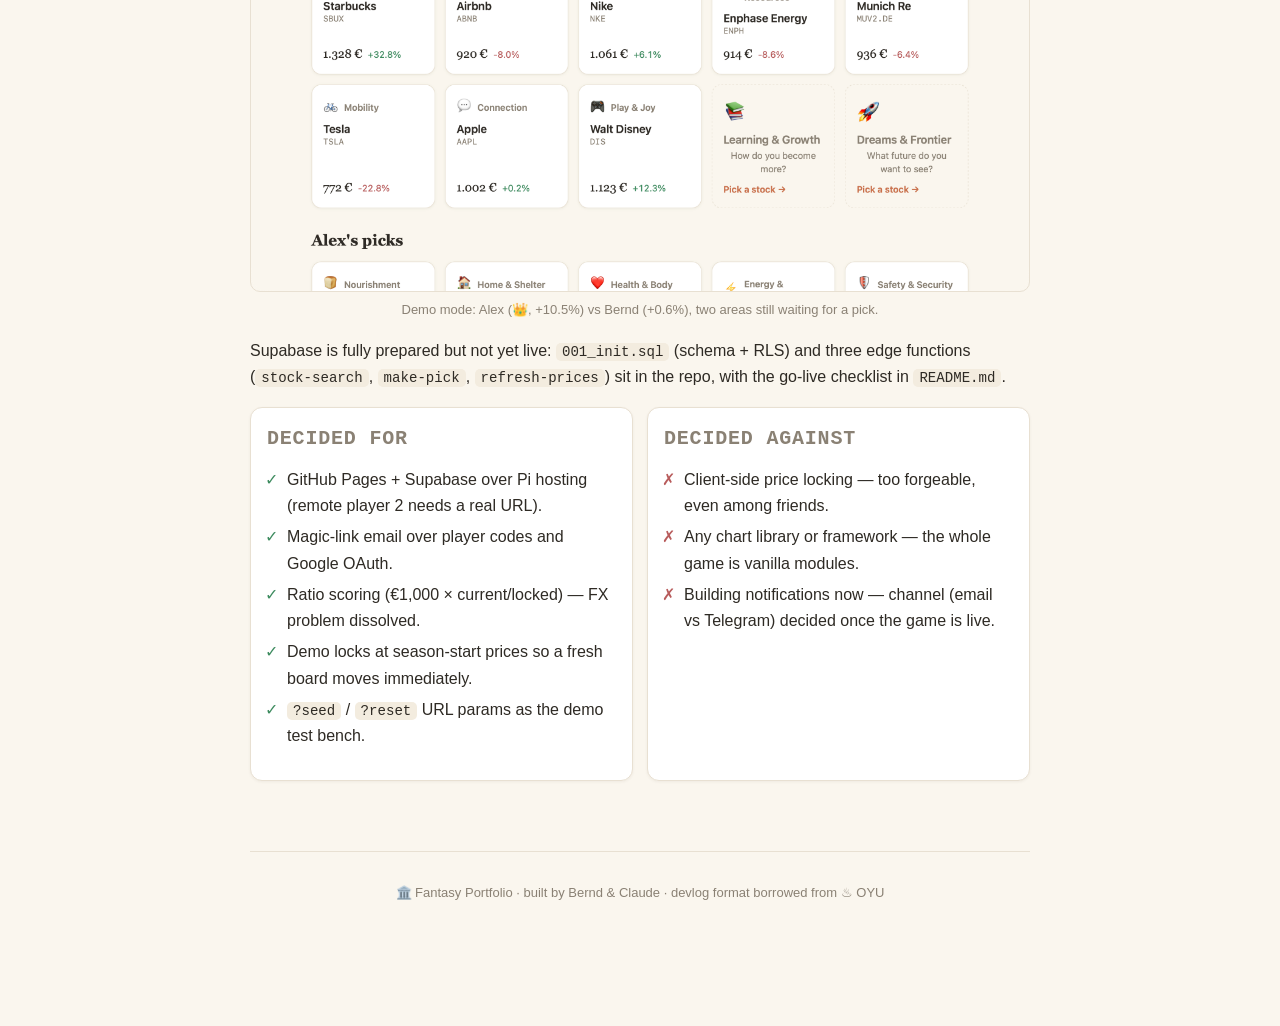
==== commit 13322397: "Demo opponent is Hempf; Pages deploys from main Default test accounts are Bernd (seeded self) and He" ====
--- a/devlog/index.html
+++ b/devlog/index.html
@@ -128,7 +128,7 @@
 <section id="next">
   <h2><span class="em">◆</span> Next steps</h2>
   <ul>
-    <li>Enable GitHub Pages (branch <code>bernd</code>, root) → <code>https://hempfele.github.io/stocks/</code>.</li>
+    <li>Enable GitHub Pages (branch <code>main</code>, root) → <code>https://hempfele.github.io/stocks/</code>.</li>
     <li>Supabase auth URL configuration: Site URL = Pages URL, allow <code>http://localhost:8765/*</code>.</li>
     <li>Both players sign in → disable public sign-ups → first real picks with live quotes.</li>
     <li>First weekly check-in: does the Pilot Season feel right?</li>
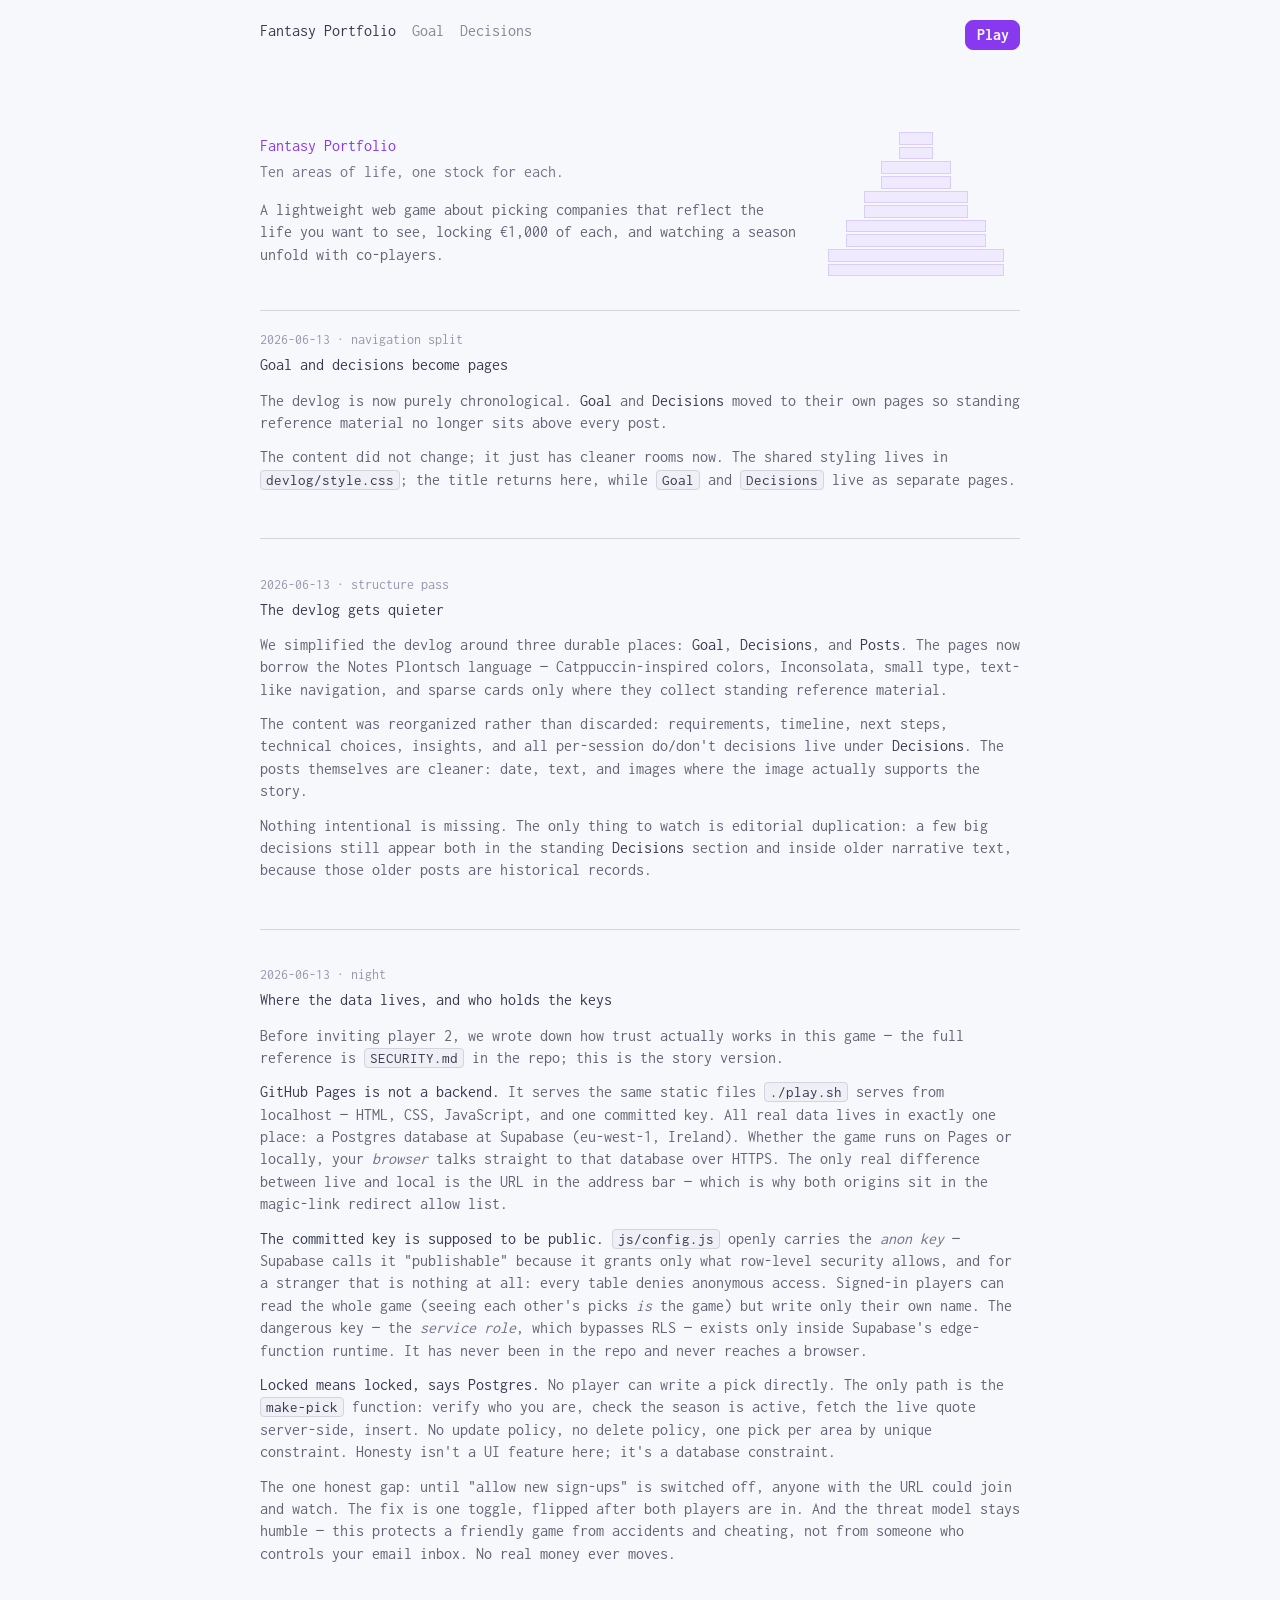
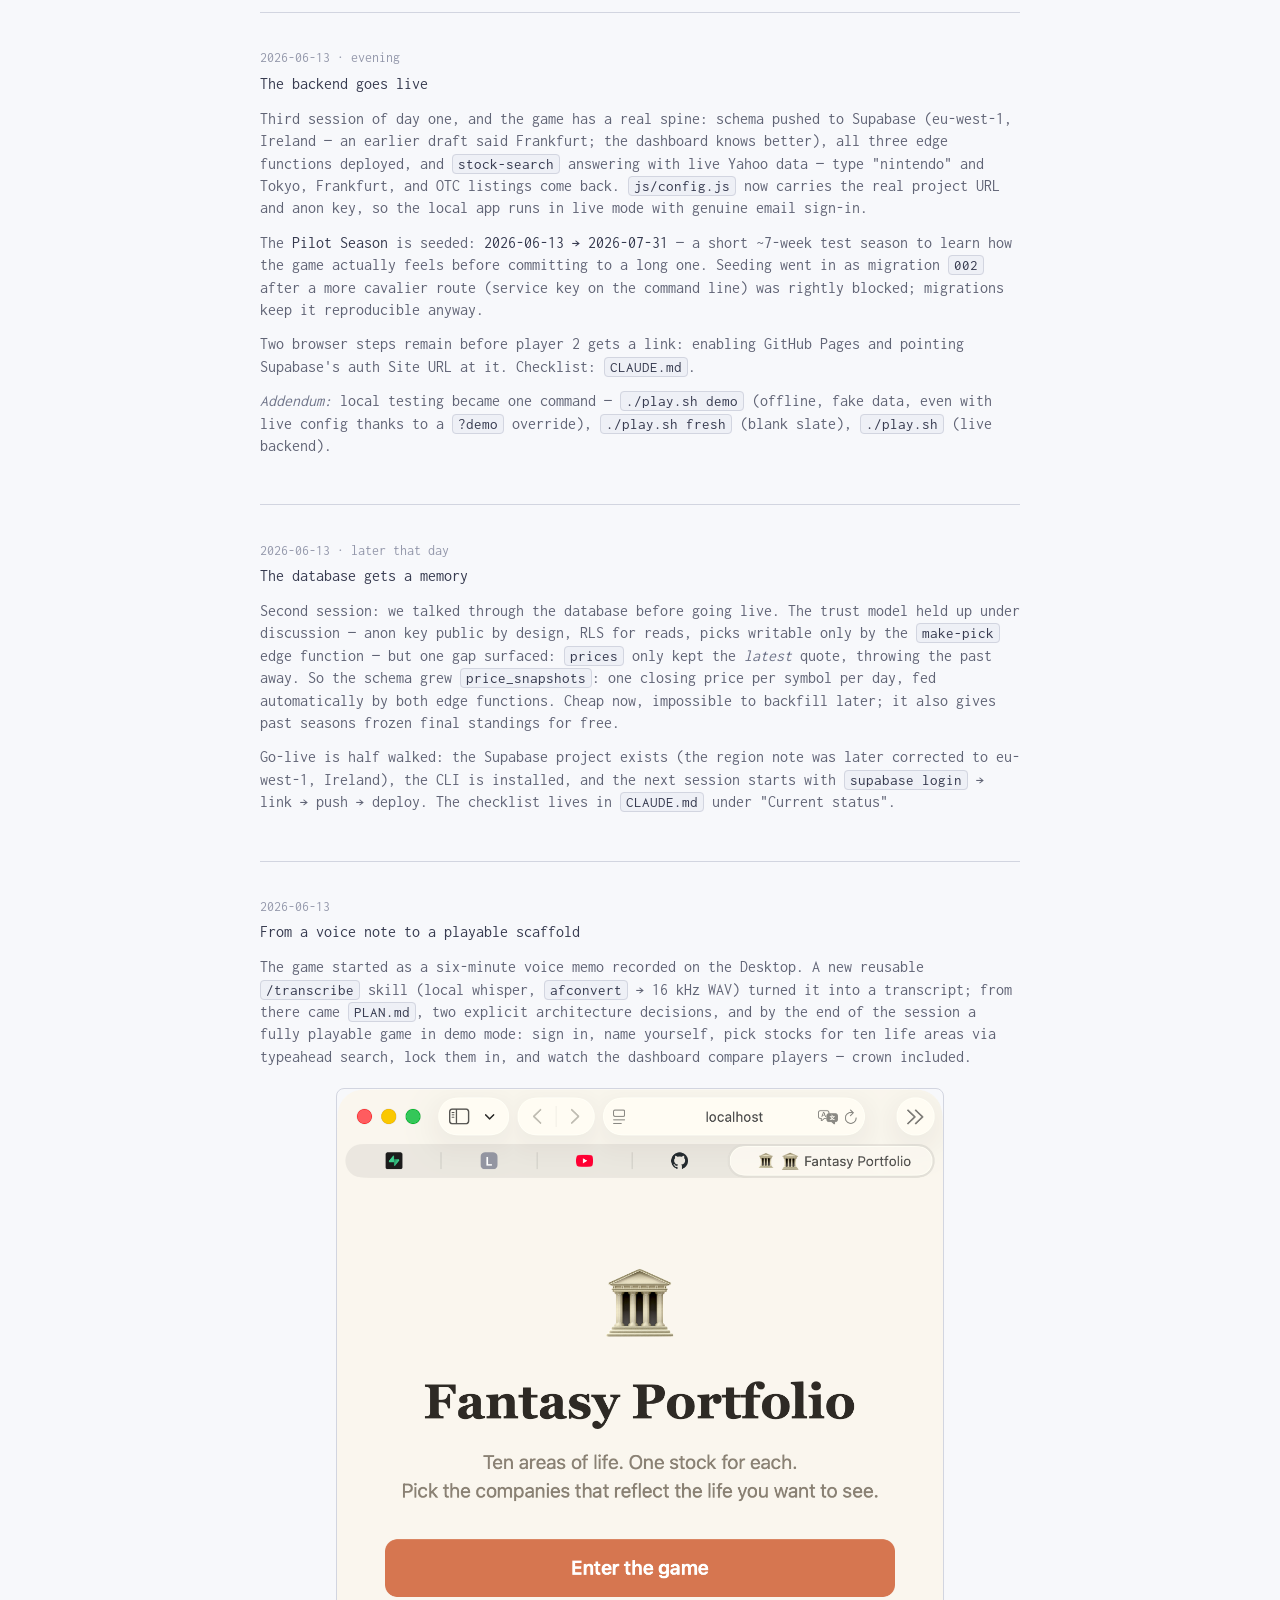
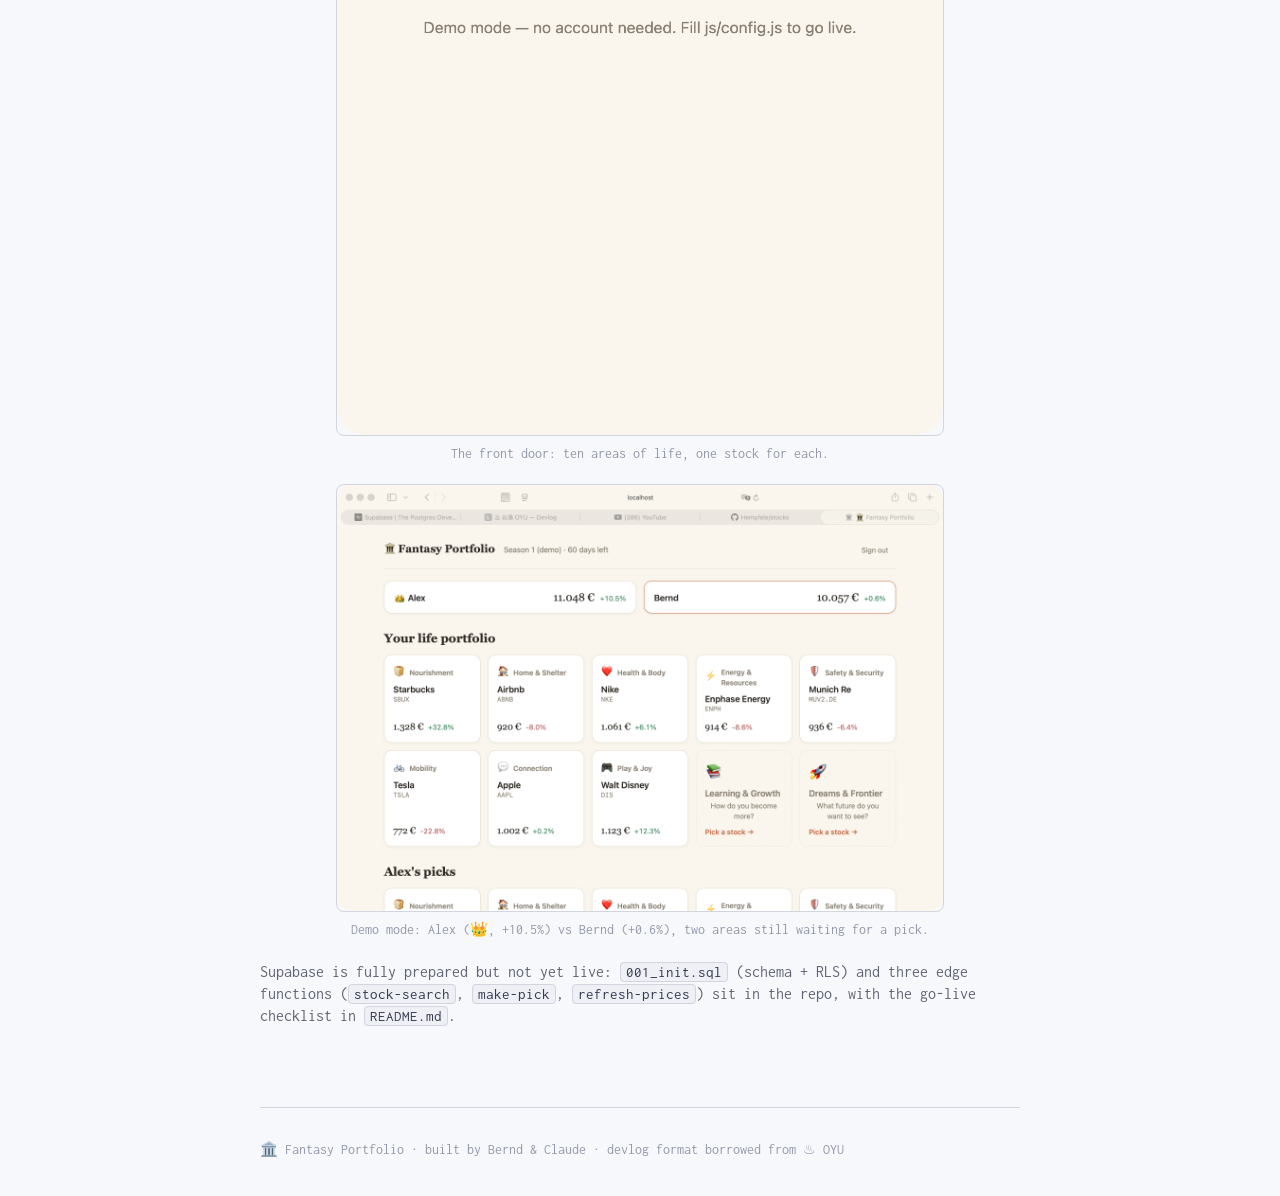
==== commit 7aa862a0: "Split devlog into goal and decisions pages" ====
--- a/devlog/index.html
+++ b/devlog/index.html
@@ -4,203 +4,61 @@
 <meta charset="utf-8">
 <meta name="viewport" content="width=device-width, initial-scale=1">
 <title>🏛️ Fantasy Portfolio — Devlog</title>
-<style>
-  :root{
-    --bg:#faf6ee; --panel:#ffffff; --panel2:#f3ecdf; --ink:#2e2a24;
-    --muted:#8a8174; --line:#e8e0d2;
-    --good:#3d8b5f; --bad:#b85c5c; --accent:#c96f4a; --cool:#5d7fa3;
-  }
-  *{box-sizing:border-box}
-  html{scroll-behavior:smooth}
-  body{margin:0;background:var(--bg);color:var(--ink);
-    font:16px/1.65 -apple-system,BlinkMacSystemFont,"Segoe UI",Roboto,sans-serif;}
-  .wrap{max-width:820px;margin:0 auto;padding:0 20px 96px}
-  a{color:var(--accent);text-decoration:none}
-  a:hover{text-decoration:underline}
-  code,kbd{font-family:ui-monospace,SFMono-Regular,Menlo,monospace;
-    background:var(--panel2);padding:1px 6px;border-radius:5px;font-size:.88em}
-  h1,h2,h3{font-family:Georgia,"Times New Roman",serif;line-height:1.25}
-  header.hero{padding:56px 0 28px;border-bottom:1px solid var(--line)}
-  header.hero h1{font-size:32px;margin:0 0 6px}
-  header.hero p{color:var(--muted);margin:.3em 0}
-  .live{display:inline-block;margin-top:14px;padding:10px 16px;border-radius:9px;
-    background:var(--panel);border:1px solid var(--line);
-    color:var(--ink);font-family:ui-monospace,monospace;font-size:14px}
-  .live b{color:var(--good)}
-  nav.toc{position:sticky;top:0;background:rgba(250,246,238,.93);backdrop-filter:blur(6px);
-    border-bottom:1px solid var(--line);padding:10px 0;margin:0 0 28px;font-size:13px;
-    font-family:ui-monospace,monospace;z-index:2}
-  nav.toc a{color:var(--muted);margin-right:16px}
-  nav.toc a:hover{color:var(--ink)}
-  section{padding:30px 0;border-bottom:1px solid var(--line)}
-  section h2{font-size:22px;margin:0 0 14px}
-  section h2 .em{color:var(--accent)}
-  .lead{color:var(--muted)}
-  ul{padding-left:20px}
-  li{margin:.3em 0}
-  .grid2{display:grid;grid-template-columns:1fr 1fr;gap:14px}
-  @media(max-width:640px){.grid2{grid-template-columns:1fr}}
-  .card{background:var(--panel);border:1px solid var(--line);border-radius:12px;padding:14px 16px;
-    box-shadow:0 1px 3px rgba(60,50,30,.06)}
-  .card h3{margin:0 0 8px;font-size:13px;color:var(--muted);text-transform:uppercase;letter-spacing:.04em;
-    font-family:ui-monospace,monospace}
-  .for li::marker{content:"✓  ";color:var(--good)}
-  .against li::marker{content:"✗  ";color:var(--bad)}
-  .phase{display:flex;gap:12px;align-items:baseline;padding:8px 0;border-bottom:1px dashed var(--line)}
-  .phase:last-child{border-bottom:0}
-  .badge{font-family:ui-monospace,monospace;font-size:11px;padding:2px 8px;border-radius:20px;white-space:nowrap}
-  .done{background:rgba(61,139,95,.12);color:var(--good);border:1px solid rgba(61,139,95,.4)}
-  .now{background:rgba(201,111,74,.12);color:var(--accent);border:1px solid rgba(201,111,74,.45)}
-  .todo{background:var(--panel2);color:var(--muted);border:1px solid var(--line)}
-  article.entry{padding:26px 0;border-bottom:1px solid var(--line)}
-  article.entry:last-child{border-bottom:0}
-  article.entry .date{font-family:ui-monospace,monospace;font-size:12px;color:var(--muted)}
-  article.entry h3{font-size:20px;margin:4px 0 12px}
-  figure{margin:18px 0}
-  figure img{width:100%;display:block;border:1px solid var(--line);border-radius:10px}
-  figcaption{color:var(--muted);font-size:13px;margin-top:7px;text-align:center}
-  .decisions{display:grid;grid-template-columns:1fr 1fr;gap:14px;margin:14px 0}
-  @media(max-width:640px){.decisions{grid-template-columns:1fr}}
-  footer{color:var(--muted);font-size:13px;padding:30px 0 0;text-align:center}
-  .tag{font-family:ui-monospace,monospace;font-size:11px;color:var(--cool)}
-</style>
+<link rel="stylesheet" href="style.css">
 </head>
 <body>
-<div class="wrap">
-
-<header class="hero">
-  <h1>🏛️ Fantasy Portfolio — Devlog</h1>
-  <p><b>Fantasy Portfolio</b> — a lightweight web game: ten areas of life, one stock for each.
-     Pick the companies that reflect the life you want to see, lock €1,000 of each,
-     and watch the season unfold with your co-players.</p>
-  <p class="lead">This devlog is our shared memory: the decisions we make (and the ones we
-     turn down), what we learn, and how we work. New entries land as the game grows.</p>
-  <span class="live">▶ Run locally: <b>python3 -m http.server</b> → demo mode, zero setup <span class="tag">(GitHub Pages once live)</span></span>
+<header class="topbar">
+  <div class="nav-left">
+    <a class="blog-title" href="./">Fantasy Portfolio</a>
+    <nav aria-label="Devlog">
+      <a href="goal.html">Goal</a>
+      <a href="decisions.html">Decisions</a>
+    </nav>
+  </div>
+  <div class="nav-right">
+    <a class="play-link" href="../index.html">Play</a>
+  </div>
 </header>
 
-<nav class="toc">
-  <a href="#goal">Goal</a>
-  <a href="#requirements">Requirements</a>
-  <a href="#timeline">Timeline</a>
-  <a href="#next">Next steps</a>
-  <a href="#take">Claude's take</a>
-  <a href="#how">How we work</a>
-  <a href="#decisions">Decisions</a>
-  <a href="#log">Devlog</a>
-</nav>
+<main id="top">
+<header class="hero">
+  <div class="hero-copy">
+    <h1>Fantasy Portfolio</h1>
+    <p class="tagline">Ten areas of life, one stock for each.</p>
+    <p class="short">A lightweight web game about picking companies that reflect the life you want to see, locking €1,000 of each, and watching a season unfold with co-players.</p>
+  </div>
+  <div class="need-pyramid" aria-label="Pyramid of needs metaphor">
+    <span></span><span></span><span></span><span></span><span></span>
+    <span></span><span></span><span></span><span></span><span></span>
+  </div>
+</header>
 
-<section id="goal">
-  <h2><span class="em">◆</span> The goal</h2>
-  <p>A game for two players (eventually more) born from a voice note: represent a <b>whole
-  life</b> as ten areas modeled on the hierarchy of needs — from 🍞 Nourishment up to
-  🚀 Dreams &amp; Frontier — and pick one stock for each. Picking locks the live price and
-  virtually buys <b>€1,000</b>. Over a <b>season</b> everyone watches the portfolios evolve;
-  at the end there's a winner.</p>
-  <ul>
-    <li><b>Values over analytics</b> — the choice shouldn't be based on price charts; it's about the companies you want to support and the life you want to see.</li>
-    <li><b>Together</b> — every player sees every other player's picks; the fun is in comparing worldviews.</li>
-    <li><b>Seasons</b> — picks lock when the season runs, prices reset when a new one starts.</li>
-  </ul>
-  <p class="lead">Canonical source: <code>PLAN.md</code> in the repo · original voice note transcript: <code>Fantasy Portfolio.transcript.md</code>.</p>
-</section>
+<section id="posts">
+  <article class="entry">
+    <div class="date">2026-06-13 · navigation split</div>
+    <h3>Goal and decisions become pages</h3>
+    <p>The devlog is now purely chronological. <b>Goal</b> and <b>Decisions</b> moved to
+    their own pages so standing reference material no longer sits above every post.</p>
+    <p>The content did not change; it just has cleaner rooms now. The shared styling lives in
+    <code>devlog/style.css</code>; the title returns here, while <code>Goal</code> and
+    <code>Decisions</code> live as separate pages.</p>
+  </article>
 
-<section id="requirements">
-  <h2><span class="em">◆</span> Requirements &amp; hard constraints</h2>
-  <p class="lead">These are load-bearing — we don't drift from them.</p>
-  <ul>
-    <li><b>Lightweight feel.</b> No finance-app energy: numbers stay understated, no charts, no jargon. Picks and their stories come first.</li>
-    <li><b>No build step.</b> Vanilla ES modules; the repo deploys to GitHub Pages as-is.</li>
-    <li><b>Demo mode first.</b> Empty <code>js/config.js</code> runs the whole game on fake data — every change is verifiable locally in seconds.</li>
-    <li><b>Fair scoring across currencies.</b> Each pick is worth €1,000 × (current / locked price) — ratios, so EUR and USD picks compare honestly without FX.</li>
-    <li><b>Locked means locked.</b> Picks are insert-only and written server-side (edge function fetches the live quote), so locked prices can't be forged and there are no take-backs.</li>
-  </ul>
-</section>
-
-<section id="timeline">
-  <h2><span class="em">◆</span> Timeline</h2>
-  <div class="phase"><span class="badge done">DONE</span><div class="body"><b>Phase 0 — From idea to plan.</b> Voice note → local whisper transcript (new reusable <code>/transcribe</code> skill) → <code>PLAN.md</code> → architecture decisions.</div></div>
-  <div class="phase"><span class="badge done">DONE</span><div class="body"><b>Phase 1 — Playable game.</b> Sign-in, name, pick board with typeahead search, locked prices, side-by-side dashboard with leader crown. Fully playable in demo mode; Supabase schema + edge functions written and waiting in the repo.</div></div>
-  <div class="phase"><span class="badge now">NOW</span><div class="body"><b>Phase 2 — Go live.</b> <em>Nearly done (2026-06-13): schema pushed, functions deployed and smoke-tested, Pilot Season (Jun 13 – Jul 31) seeded, config filled. Remaining: enable GitHub Pages + set auth Site URL (browser), invite player 2.</em> Steps: <code>CLAUDE.md</code> status.</div></div>
-  <div class="phase"><span class="badge todo">NEXT</span><div class="body"><b>Phase 3 — Season life.</b> Weekly update notification (Supabase cron + Resend, or Pi cron + Telegram), price history snapshots, season-end winner ceremony.</div></div>
-  <div class="phase"><span class="badge todo">LATER</span><div class="body"><b>Phase 4 — More life.</b> 3+ players, "why I picked this" notes on each pick, season themes, archive of past seasons.</div></div>
-</section>
-
-<section id="next">
-  <h2><span class="em">◆</span> Next steps</h2>
-  <ul>
-    <li>Enable GitHub Pages (branch <code>main</code>, root) → <code>https://hempfele.github.io/stocks/</code>.</li>
-    <li>Supabase auth URL configuration: Site URL = Pages URL, allow <code>http://localhost:8765/*</code>.</li>
-    <li>Both players sign in → disable public sign-ups → first real picks with live quotes.</li>
-    <li>First weekly check-in: does the Pilot Season feel right?</li>
-  </ul>
-</section>
-
-<section id="take">
-  <h2><span class="em">◆</span> Claude's take</h2>
-  <div class="grid2">
-    <div class="card"><h3>What excites me</h3>
-      <ul>
-        <li>The reframe: a portfolio as a <em>self-portrait</em>. Ten picks say more about a person than any questionnaire.</li>
-        <li>Ratio scoring quietly solves the multi-currency problem with zero FX code.</li>
-        <li>The whole game is ~600 lines with no build step — it stays understandable.</li>
-      </ul>
-    </div>
-    <div class="card"><h3>Curious to explore</h3>
-      <ul>
-        <li>Pick notes ("why this company") — probably the soul of the game once added.</li>
-        <li>What a season-end "ceremony" should feel like in something this gentle.</li>
-        <li>Whether the areas themselves should be a seasonal theme (e.g. a "cities" season).</li>
-      </ul>
-    </div>
-  </div>
-  <div class="card" style="margin-top:14px"><h3>Critique &amp; open questions</h3>
-    <ul>
-      <li>Yahoo's unofficial API is unblessed — fine for a friendly game, but if it breaks, the edge functions are the only place to swap in another source.</li>
-      <li>Demo mode locks picks at season-start prices so the board moves immediately; live mode locks at pick time. Same code path otherwise, but worth remembering when comparing.</li>
-      <li>The weekly notification channel is genuinely undecided (email vs Telegram) — deferred until the game is live and the need is real.</li>
-    </ul>
-  </div>
-</section>
-
-<section id="how">
-  <h2><span class="em">◆</span> How we work</h2>
-  <ul>
-    <li><b>Voice first.</b> Ideas arrive as voice notes; <code>/transcribe</code> (local whisper, nothing uploaded) turns them into transcripts that live next to the idea.</li>
-    <li><b>Plan, then build.</b> Big decisions get asked as explicit either/or questions before code; the outcomes land in <a href="#decisions">Decisions</a>.</li>
-    <li><b>Demo mode is the test bench.</b> Every change is verified by playing the game locally (<code>?seed</code> pre-fills a board, <code>?reset</code> clears it) and screenshotting.</li>
-    <li><b>This devlog is maintained in parallel.</b> Every working session ends with a dated entry — what changed, decided for/against, a screenshot when visual — plus a timeline refresh. The practice is pinned in the repo's <code>CLAUDE.md</code>.</li>
-  </ul>
-</section>
-
-<section id="decisions">
-  <h2><span class="em">◆</span> Decisions</h2>
-  <p class="lead">The standing record. Per-entry decisions live in the log below.</p>
-  <div class="decisions">
-    <div class="card"><h3>Decided for</h3>
-      <ul class="for">
-        <li><b>GitHub Pages + Supabase</b> — static frontend, free tier auth/Postgres/edge functions; reachable by a remote player 2. <span class="tag">2026-06-13</span></li>
-        <li><b>Magic-link email auth</b> — no passwords, real accounts, scales to more players. <span class="tag">2026-06-13</span></li>
-        <li><b>Yahoo Finance via edge functions</b> — US + EU coverage, no API keys in the client, no CORS. <span class="tag">2026-06-13</span></li>
-        <li><b>Server-side pick locking</b> — <code>make-pick</code> fetches the quote and inserts; RLS keeps clients read-only on picks. <span class="tag">2026-06-13</span></li>
-        <li><b>Ratio-based scoring</b> — €1,000 × current/locked; mixed currencies compare fairly. <span class="tag">2026-06-13</span></li>
-        <li><b>Demo mode</b> — empty config runs the full game on fake data. <span class="tag">2026-06-13</span></li>
-        <li><b>Daily price snapshots</b> — <code>price_snapshots</code> keeps one close per symbol per day; history can't be backfilled later. <span class="tag">2026-06-13</span></li>
-      </ul>
-    </div>
-    <div class="card"><h3>Decided against (for now)</h3>
-      <ul class="against">
-        <li><b>Raspberry Pi hosting</b> — local-only; awkward for a remote second player.</li>
-        <li><b>Player codes / Google OAuth</b> — magic links won on friction vs. realness.</li>
-        <li><b>FX conversion</b> — unnecessary once scoring is ratio-based.</li>
-        <li><b>Charts &amp; analytics</b> — against the spirit; numbers stay quiet.</li>
-        <li><b>A build step / framework</b> — vanilla modules keep deploys trivial and the code legible.</li>
-      </ul>
-    </div>
-  </div>
-</section>
-
-<section id="log">
-  <h2><span class="em">◆</span> Devlog</h2>
+  <article class="entry">
+    <div class="date">2026-06-13 · structure pass</div>
+    <h3>The devlog gets quieter</h3>
+    <p>We simplified the devlog around three durable places: <b>Goal</b>, <b>Decisions</b>,
+    and <b>Posts</b>. The pages now borrow the Notes Plontsch language — Catppuccin-inspired
+    colors, Inconsolata, small type, text-like navigation, and sparse cards only where they
+    collect standing reference material.</p>
+    <p>The content was reorganized rather than discarded: requirements, timeline, next steps,
+    technical choices, insights, and all per-session do/don't decisions live under
+    <b>Decisions</b>. The posts themselves are cleaner: date, text, and images where the image
+    actually supports the story.</p>
+    <p>Nothing intentional is missing. The only thing to watch is editorial duplication: a few
+    big decisions still appear both in the standing <b>Decisions</b> section and inside older
+    narrative text, because those older posts are historical records.</p>
+  </article>
 
   <article class="entry">
     <div class="date">2026-06-13 · night</div>
@@ -229,16 +87,6 @@
     could join and watch. The fix is one toggle, flipped after both players are in. And the
     threat model stays humble — this protects a friendly game from accidents and cheating,
     not from someone who controls your email inbox. No real money ever moves.</p>
-    <div class="decisions">
-      <div class="card"><h3>Decided for</h3><ul class="for">
-        <li><code>SECURITY.md</code> as the canonical reference — tables for keys, storage, and policies.</li>
-        <li>Saying plainly that magic-link identity = inbox control; that's the trust anchor.</li>
-      </ul></div>
-      <div class="card"><h3>Decided against</h3><ul class="against">
-        <li>Pretending the anon key is a secret — rotating or hiding it adds nothing once RLS does the work.</li>
-        <li>A stricter threat model — proportionality: it's a game between friends, not a bank.</li>
-      </ul></div>
-    </div>
   </article>
 
   <article class="entry">
@@ -259,16 +107,6 @@
     <p><em>Addendum:</em> local testing became one command — <code>./play.sh demo</code> (offline,
     fake data, even with live config thanks to a <code>?demo</code> override), <code>./play.sh fresh</code>
     (blank slate), <code>./play.sh</code> (live backend).</p>
-    <div class="decisions">
-      <div class="card"><h3>Decided for</h3><ul class="for">
-        <li>Pilot Season (~7 weeks) over a full quarter — test the rules before committing.</li>
-        <li>Season seeding via migration — reproducible, versioned, no secrets in shell history.</li>
-        <li>Seasons start the day they're created — picks need an active season to lock prices.</li>
-      </ul></div>
-      <div class="card"><h3>Decided against</h3><ul class="against">
-        <li>Scripting dashboard-only steps (Pages, auth URLs) with borrowed credentials — two honest browser clicks instead.</li>
-      </ul></div>
-    </div>
   </article>
 
   <article class="entry">
@@ -281,21 +119,10 @@
     <code>price_snapshots</code>: one closing price per symbol per day, fed automatically by both
     edge functions. Cheap now, impossible to backfill later; it also gives past seasons frozen
     final standings for free.</p>
-    <p>Go-live is half walked: the Supabase project exists (Frankfurt), the CLI is installed,
-    and the next session starts with <code>supabase login</code> → link → push → deploy. The
-    checklist lives in <code>CLAUDE.md</code> under "Current status".</p>
-    <div class="decisions">
-      <div class="card"><h3>Decided for</h3><ul class="for">
-        <li><code>price_snapshots</code> (symbol, day, price) — daily closes via upsert from <code>make-pick</code> and <code>refresh-prices</code>.</li>
-        <li>Anon key + project URL committed openly — that's the Supabase model; RLS is the lock.</li>
-        <li>Close public sign-ups in Supabase once both players are in — the simple answer to "anyone can join".</li>
-      </ul></div>
-      <div class="card"><h3>Decided against</h3><ul class="against">
-        <li>A frozen "final value" column on seasons — snapshots reconstruct it, no special case needed.</li>
-        <li>In-game season administration — Season 1 gets seeded by hand; revisit if it ever chafes.</li>
-        <li>Hiding the config behind a proxy — security theater once RLS is doing the real work.</li>
-      </ul></div>
-    </div>
+    <p>Go-live is half walked: the Supabase project exists (the region note was later
+    corrected to eu-west-1, Ireland), the CLI is installed, and the next session starts with
+    <code>supabase login</code> → link → push → deploy. The checklist lives in
+    <code>CLAUDE.md</code> under "Current status".</p>
   </article>
 
   <article class="entry">
@@ -318,20 +145,6 @@
     <p>Supabase is fully prepared but not yet live: <code>001_init.sql</code> (schema + RLS) and three
     edge functions (<code>stock-search</code>, <code>make-pick</code>, <code>refresh-prices</code>) sit in the repo,
     with the go-live checklist in <code>README.md</code>.</p>
-    <div class="decisions">
-      <div class="card"><h3>Decided for</h3><ul class="for">
-        <li>GitHub Pages + Supabase over Pi hosting (remote player 2 needs a real URL).</li>
-        <li>Magic-link email over player codes and Google OAuth.</li>
-        <li>Ratio scoring (€1,000 × current/locked) — FX problem dissolved.</li>
-        <li>Demo locks at season-start prices so a fresh board moves immediately.</li>
-        <li><code>?seed</code> / <code>?reset</code> URL params as the demo test bench.</li>
-      </ul></div>
-      <div class="card"><h3>Decided against</h3><ul class="against">
-        <li>Client-side price locking — too forgeable, even among friends.</li>
-        <li>Any chart library or framework — the whole game is vanilla modules.</li>
-        <li>Building notifications now — channel (email vs Telegram) decided once the game is live.</li>
-      </ul></div>
-    </div>
   </article>
 
 </section>
@@ -340,6 +153,6 @@
   🏛️ Fantasy Portfolio · built by Bernd &amp; Claude · devlog format borrowed from ♨ OYU
 </footer>
 
-</div>
+</main>
 </body>
 </html>
--- a/devlog/style.css
+++ b/devlog/style.css
@@ -0,0 +1,287 @@
+@import url('https://fonts.googleapis.com/css2?family=Inconsolata:wght@400;700&display=swap');
+
+:root {
+  color-scheme: light;
+  --theme-base: #f7f8fb;
+  --theme-mantle: #eef0f6;
+  --theme-surface0: #d2d5e0;
+  --theme-surface1: #bfc3d3;
+  --theme-text: #363a4f;
+  --theme-heading: #2b2f43;
+  --theme-body-rgb: 54, 58, 79;
+  --theme-body-alpha: 0.78;
+  --theme-subtext0: #6f7489;
+  --theme-overlay0: #9498ab;
+  --theme-accent: #8839ef;
+  --theme-link: #8839ef;
+  --theme-hover: #6d4aff;
+  --theme-good: #8839ef;
+  --theme-bad: #d20f39;
+  --theme-generated: var(--theme-accent);
+  --theme-generated-base: #f0e9ff;
+  --theme-generated-border: #d8c8ff;
+}
+
+* { box-sizing: border-box; margin: 0; padding: 0; }
+html { scroll-behavior: smooth; overflow-y: scroll; }
+body {
+  max-width: 800px;
+  margin: 0 auto;
+  padding: 20px;
+  color: var(--theme-text);
+  background: var(--theme-base);
+  font: 16px/1.4 Inconsolata, ui-monospace, SFMono-Regular, Menlo, monospace;
+}
+a { color: var(--theme-link); text-decoration: none; }
+a:hover { color: var(--theme-hover); text-decoration: underline; }
+main a, article a { text-decoration: underline; }
+code, kbd {
+  padding: 1px 5px;
+  color: var(--theme-text);
+  background: var(--theme-mantle);
+  border: 1px solid var(--theme-surface0);
+  border-radius: 4px;
+  font-family: inherit;
+  font-size: .92em;
+}
+p, li, figcaption {
+  color: rgba(var(--theme-body-rgb), var(--theme-body-alpha));
+  font-weight: 400;
+}
+p { margin: .75rem 0; }
+ul { padding-left: 1.2rem; margin: .65rem 0; }
+li { margin: .35rem 0; line-height: 1.45; }
+li::marker { color: var(--theme-overlay0); }
+b, strong { color: var(--theme-text); font-weight: 400; }
+em { color: var(--theme-subtext0); }
+h1, h2, h3 {
+  color: var(--theme-heading);
+  font-size: 1rem;
+  font-weight: 400;
+  line-height: 1.4;
+}
+.topbar {
+  display: flex;
+  justify-content: space-between;
+  gap: 1rem;
+  padding: 0 0 1rem;
+}
+.nav-left, .nav-right, nav {
+  display: flex;
+  flex-wrap: wrap;
+  gap: 1rem;
+  align-items: baseline;
+}
+.blog-title { color: var(--theme-text); }
+nav a {
+  color: rgba(var(--theme-body-rgb), .6);
+  font-size: 1rem;
+  font-weight: 400;
+}
+nav a.active {
+  color: var(--theme-text);
+  text-decoration: none;
+}
+.play-link {
+  display: inline-flex;
+  align-items: center;
+  min-height: 1.8rem;
+  padding: .18rem .65rem;
+  color: var(--theme-base);
+  background: var(--theme-accent);
+  border: 1px solid var(--theme-accent);
+  border-radius: 8px;
+  font-size: 1rem;
+  font-weight: 700;
+  text-decoration: none;
+}
+.play-link:hover {
+  color: var(--theme-base);
+  text-decoration: none;
+  filter: brightness(.95);
+}
+.hero {
+  padding: 4rem 0 2rem;
+  border-bottom: 1px solid var(--theme-surface0);
+}
+.hero:has(.need-pyramid) {
+  display: grid;
+  grid-template-columns: minmax(0, 1fr) 12rem;
+  gap: 2rem;
+  align-items: center;
+}
+.kicker, .date, .tag, .badge {
+  color: var(--theme-overlay0);
+  font-size: .9rem;
+}
+.hero h1 {
+  margin-top: .3rem;
+  color: var(--theme-generated);
+}
+.tagline {
+  margin-top: .2rem;
+  color: var(--theme-subtext0);
+}
+.short {
+  max-width: 38rem;
+  margin-top: 1rem;
+}
+.hero-points {
+  max-width: 44rem;
+  margin-top: 1rem;
+}
+.hero-points li {
+  margin: .25rem 0;
+}
+.need-pyramid {
+  width: 11rem;
+  height: 9rem;
+  display: grid;
+  grid-template-columns: repeat(10, 1fr);
+  grid-template-rows: repeat(10, 1fr);
+  gap: 2px;
+  opacity: .9;
+}
+.need-pyramid span {
+  display: flex;
+  align-items: center;
+  justify-content: center;
+  min-width: 0;
+  color: var(--theme-accent);
+  background: var(--theme-generated-base);
+  border: 1px solid var(--theme-generated-border);
+  font-size: .62rem;
+  line-height: 1;
+}
+.need-pyramid span:nth-child(1) { grid-column: 5 / 7; grid-row: 1; }
+.need-pyramid span:nth-child(2) { grid-column: 5 / 7; grid-row: 2; }
+.need-pyramid span:nth-child(3) { grid-column: 4 / 8; grid-row: 3; }
+.need-pyramid span:nth-child(4) { grid-column: 4 / 8; grid-row: 4; }
+.need-pyramid span:nth-child(5) { grid-column: 3 / 9; grid-row: 5; }
+.need-pyramid span:nth-child(6) { grid-column: 3 / 9; grid-row: 6; }
+.need-pyramid span:nth-child(7) { grid-column: 2 / 10; grid-row: 7; }
+.need-pyramid span:nth-child(8) { grid-column: 2 / 10; grid-row: 8; }
+.need-pyramid span:nth-child(9) { grid-column: 1 / 11; grid-row: 9; }
+.need-pyramid span:nth-child(10) { grid-column: 1 / 11; grid-row: 10; }
+section {
+  padding: 2rem 0;
+  border-bottom: 1px solid var(--theme-surface0);
+}
+section#posts {
+  padding-top: 0;
+}
+section#posts article.entry:first-child {
+  padding-top: 1.2rem;
+}
+section > h2 {
+  margin-bottom: 1rem;
+  color: var(--theme-generated);
+}
+.section-note {
+  margin-bottom: 1.25rem;
+  color: var(--theme-overlay0);
+}
+.split-list {
+  display: grid;
+  grid-template-columns: repeat(2, minmax(0, 1fr));
+  gap: 2rem;
+  margin-top: 1rem;
+}
+.split-list > div + div {
+  padding-left: 2rem;
+  border-left: 1px solid var(--theme-surface0);
+}
+.split-list h3 {
+  margin-bottom: .65rem;
+}
+@media (max-width: 720px) {
+  body { padding: 16px; }
+  .topbar { align-items: flex-start; }
+  .hero { padding: 2.5rem 0 1.5rem; }
+  .hero:has(.need-pyramid) {
+    grid-template-columns: 1fr;
+    gap: 1.5rem;
+  }
+  .need-pyramid {
+    width: 9rem;
+    height: 7.4rem;
+  }
+  .split-list { grid-template-columns: 1fr; }
+  .split-list > div + div {
+    padding-left: 0;
+    padding-top: 1rem;
+    border-left: 0;
+    border-top: 1px solid var(--theme-surface0);
+  }
+}
+.for li::marker { content: "+  "; color: var(--theme-good); }
+.against li::marker { content: "-  "; color: var(--theme-bad); }
+.phase {
+  position: relative;
+  display: grid;
+  grid-template-columns: 5rem 1fr;
+  gap: 1rem;
+  padding: .35rem 0 1.35rem 1.4rem;
+}
+.phase::before {
+  content: "";
+  position: absolute;
+  left: .42rem;
+  top: .95rem;
+  bottom: -.25rem;
+  width: 1px;
+  background: var(--theme-surface0);
+}
+.phase::after {
+  content: "";
+  position: absolute;
+  left: 0;
+  top: .55rem;
+  width: .85rem;
+  height: .85rem;
+  border-radius: 50%;
+  background: var(--theme-base);
+  border: 2px solid var(--theme-accent);
+}
+.phase:last-of-type {
+  padding-bottom: .8rem;
+}
+.phase:last-of-type::before {
+  display: none;
+}
+.badge {
+  color: var(--theme-accent);
+  text-transform: uppercase;
+  letter-spacing: .5px;
+}
+article.entry {
+  padding: 2.2rem 0;
+  border-bottom: 1px solid var(--theme-surface0);
+}
+article.entry:last-child { border-bottom: 0; }
+article.entry h3 {
+  margin: .25rem 0 .8rem;
+  color: var(--theme-text);
+}
+figure {
+  width: 80%;
+  margin: 1.25rem auto;
+}
+figure img {
+  width: 100%;
+  display: block;
+  border: 1px solid var(--theme-surface0);
+  border-radius: 8px;
+}
+figcaption {
+  margin-top: .5rem;
+  color: var(--theme-overlay0);
+  font-size: .9rem;
+  text-align: center;
+}
+footer {
+  padding: 2rem 0 1rem;
+  color: var(--theme-overlay0);
+  font-size: .9rem;
+  text-align: left;
+}
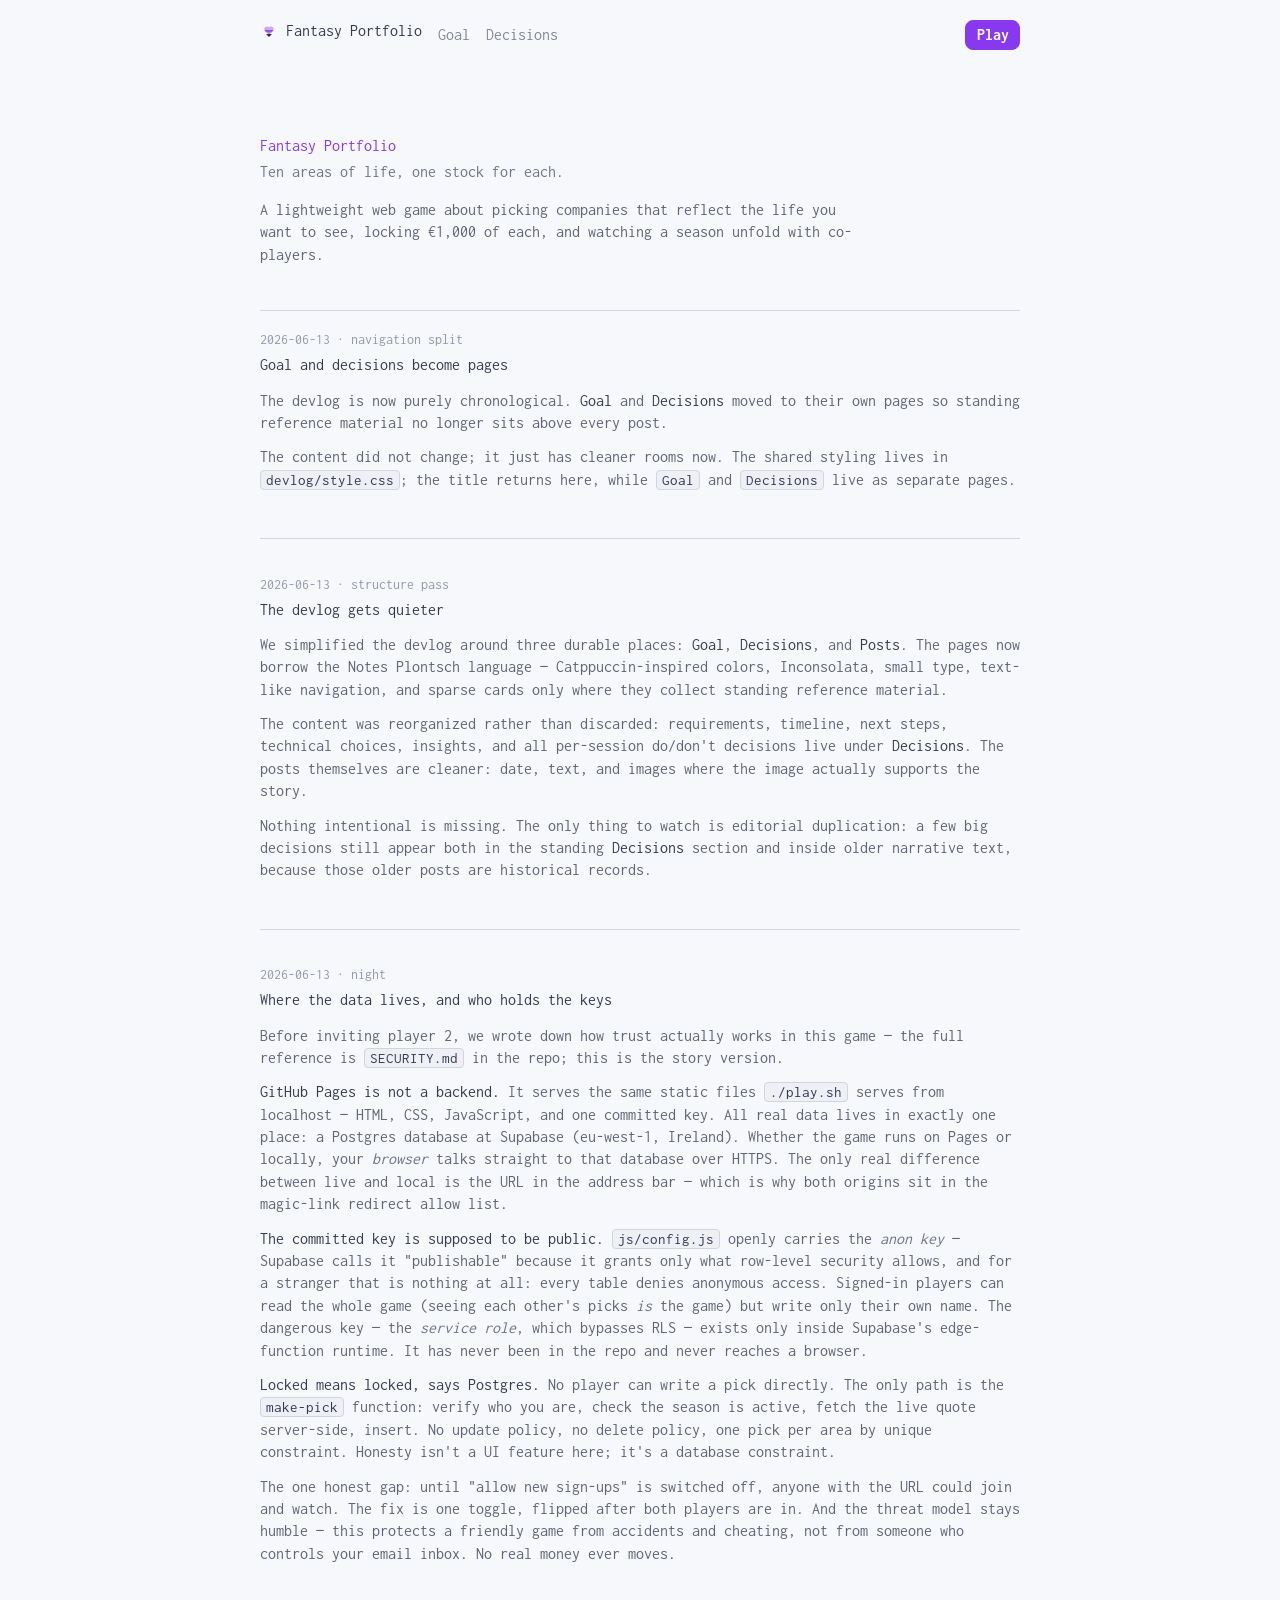
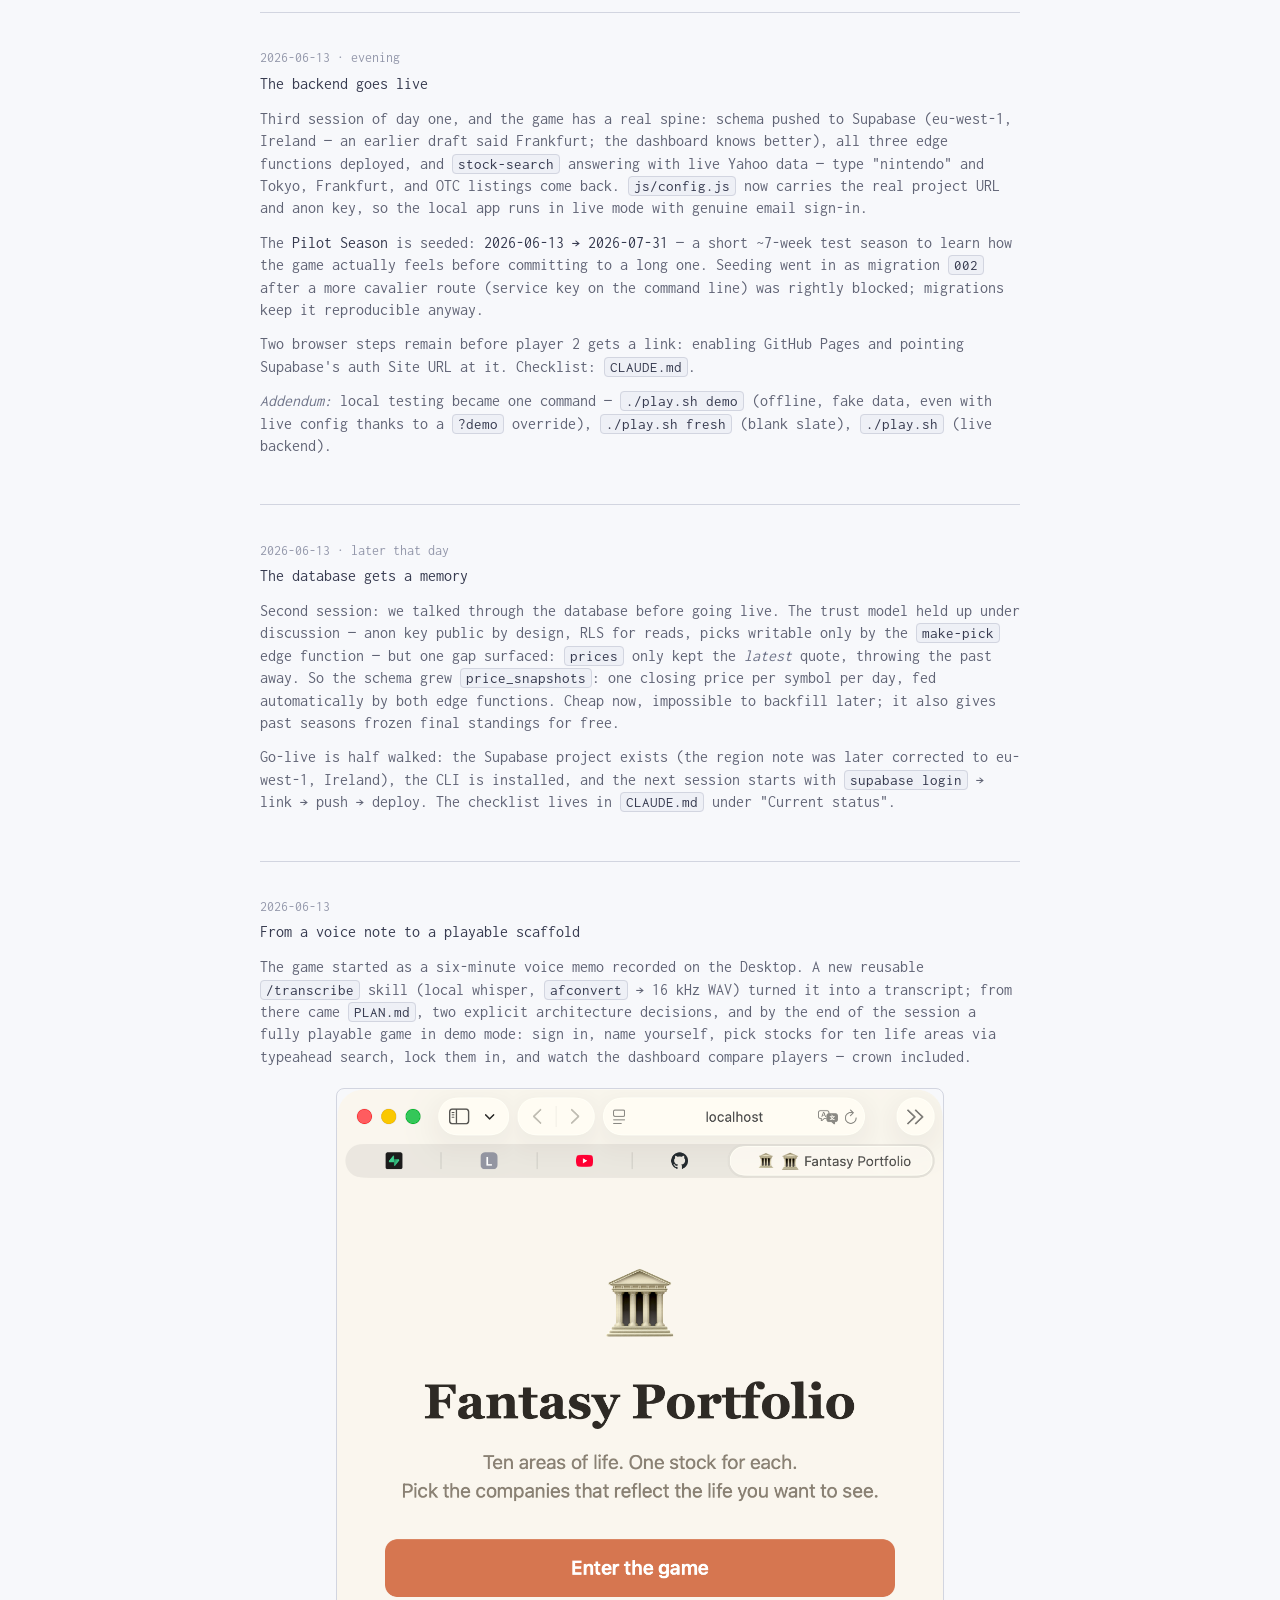
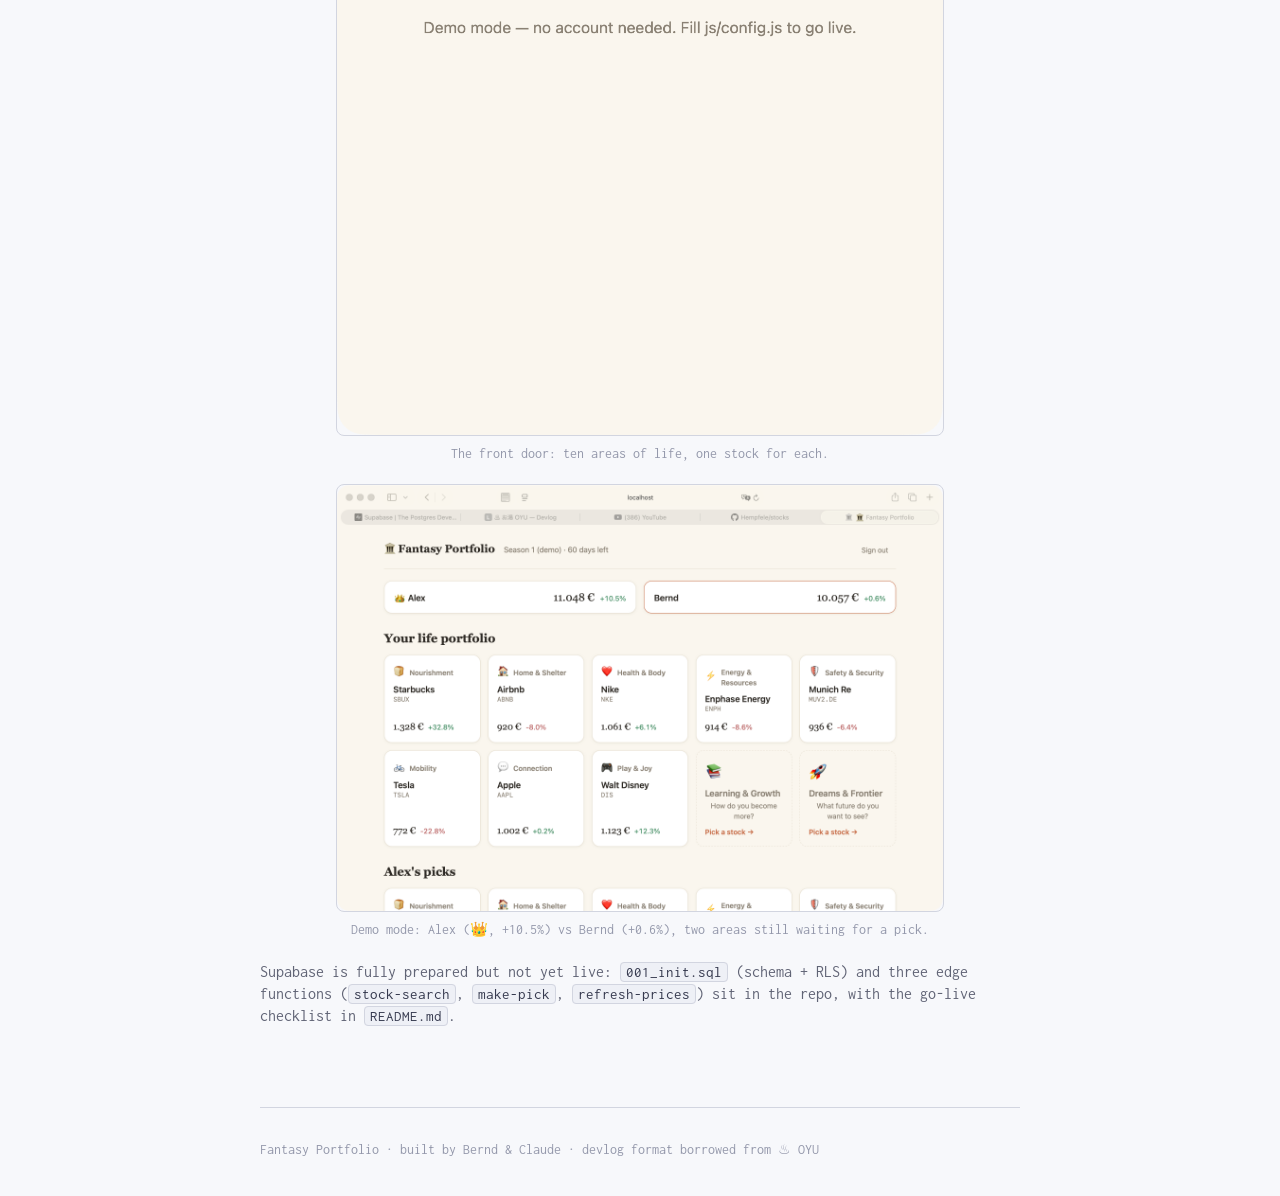
==== commit b58abf22: "▲ Refresh visual style: new icon, style brief, restyled CSS" ====
--- a/devlog/index.html
+++ b/devlog/index.html
@@ -3,13 +3,14 @@
 <head>
 <meta charset="utf-8">
 <meta name="viewport" content="width=device-width, initial-scale=1">
-<title>🏛️ Fantasy Portfolio — Devlog</title>
+<title>Fantasy Portfolio — Devlog</title>
+<link rel="icon" href="../assets/fantasy-portfolio-icon.svg" type="image/svg+xml">
 <link rel="stylesheet" href="style.css">
 </head>
 <body>
 <header class="topbar">
   <div class="nav-left">
-    <a class="blog-title" href="./">Fantasy Portfolio</a>
+    <a class="blog-title" href="./"><img class="brand-mark" src="../assets/fantasy-portfolio-icon.svg" alt="">Fantasy Portfolio</a>
     <nav aria-label="Devlog">
       <a href="goal.html">Goal</a>
       <a href="decisions.html">Decisions</a>
@@ -22,15 +23,9 @@
 
 <main id="top">
 <header class="hero">
-  <div class="hero-copy">
-    <h1>Fantasy Portfolio</h1>
-    <p class="tagline">Ten areas of life, one stock for each.</p>
-    <p class="short">A lightweight web game about picking companies that reflect the life you want to see, locking €1,000 of each, and watching a season unfold with co-players.</p>
-  </div>
-  <div class="need-pyramid" aria-label="Pyramid of needs metaphor">
-    <span></span><span></span><span></span><span></span><span></span>
-    <span></span><span></span><span></span><span></span><span></span>
-  </div>
+  <h1>Fantasy Portfolio</h1>
+  <p class="tagline">Ten areas of life, one stock for each.</p>
+  <p class="short">A lightweight web game about picking companies that reflect the life you want to see, locking €1,000 of each, and watching a season unfold with co-players.</p>
 </header>
 
 <section id="posts">
@@ -150,7 +145,7 @@
 </section>
 
 <footer>
-  🏛️ Fantasy Portfolio · built by Bernd &amp; Claude · devlog format borrowed from ♨ OYU
+  Fantasy Portfolio · built by Bernd &amp; Claude · devlog format borrowed from ♨ OYU
 </footer>
 
 </main>
--- a/devlog/style.css
+++ b/devlog/style.css
@@ -72,7 +72,18 @@
   gap: 1rem;
   align-items: baseline;
 }
-.blog-title { color: var(--theme-text); }
+.blog-title {
+  display: inline-flex;
+  gap: .45rem;
+  align-items: center;
+  color: var(--theme-text);
+}
+.brand-mark {
+  width: 1.15rem;
+  height: 1.15rem;
+  flex: 0 0 auto;
+  border-radius: 5px;
+}
 nav a {
   color: rgba(var(--theme-body-rgb), .6);
   font-size: 1rem;
@@ -104,12 +115,6 @@
   padding: 4rem 0 2rem;
   border-bottom: 1px solid var(--theme-surface0);
 }
-.hero:has(.need-pyramid) {
-  display: grid;
-  grid-template-columns: minmax(0, 1fr) 12rem;
-  gap: 2rem;
-  align-items: center;
-}
 .kicker, .date, .tag, .badge {
   color: var(--theme-overlay0);
   font-size: .9rem;
@@ -133,36 +138,6 @@
 .hero-points li {
   margin: .25rem 0;
 }
-.need-pyramid {
-  width: 11rem;
-  height: 9rem;
-  display: grid;
-  grid-template-columns: repeat(10, 1fr);
-  grid-template-rows: repeat(10, 1fr);
-  gap: 2px;
-  opacity: .9;
-}
-.need-pyramid span {
-  display: flex;
-  align-items: center;
-  justify-content: center;
-  min-width: 0;
-  color: var(--theme-accent);
-  background: var(--theme-generated-base);
-  border: 1px solid var(--theme-generated-border);
-  font-size: .62rem;
-  line-height: 1;
-}
-.need-pyramid span:nth-child(1) { grid-column: 5 / 7; grid-row: 1; }
-.need-pyramid span:nth-child(2) { grid-column: 5 / 7; grid-row: 2; }
-.need-pyramid span:nth-child(3) { grid-column: 4 / 8; grid-row: 3; }
-.need-pyramid span:nth-child(4) { grid-column: 4 / 8; grid-row: 4; }
-.need-pyramid span:nth-child(5) { grid-column: 3 / 9; grid-row: 5; }
-.need-pyramid span:nth-child(6) { grid-column: 3 / 9; grid-row: 6; }
-.need-pyramid span:nth-child(7) { grid-column: 2 / 10; grid-row: 7; }
-.need-pyramid span:nth-child(8) { grid-column: 2 / 10; grid-row: 8; }
-.need-pyramid span:nth-child(9) { grid-column: 1 / 11; grid-row: 9; }
-.need-pyramid span:nth-child(10) { grid-column: 1 / 11; grid-row: 10; }
 section {
   padding: 2rem 0;
   border-bottom: 1px solid var(--theme-surface0);
@@ -198,14 +173,6 @@
   body { padding: 16px; }
   .topbar { align-items: flex-start; }
   .hero { padding: 2.5rem 0 1.5rem; }
-  .hero:has(.need-pyramid) {
-    grid-template-columns: 1fr;
-    gap: 1.5rem;
-  }
-  .need-pyramid {
-    width: 9rem;
-    height: 7.4rem;
-  }
   .split-list { grid-template-columns: 1fr; }
   .split-list > div + div {
     padding-left: 0;
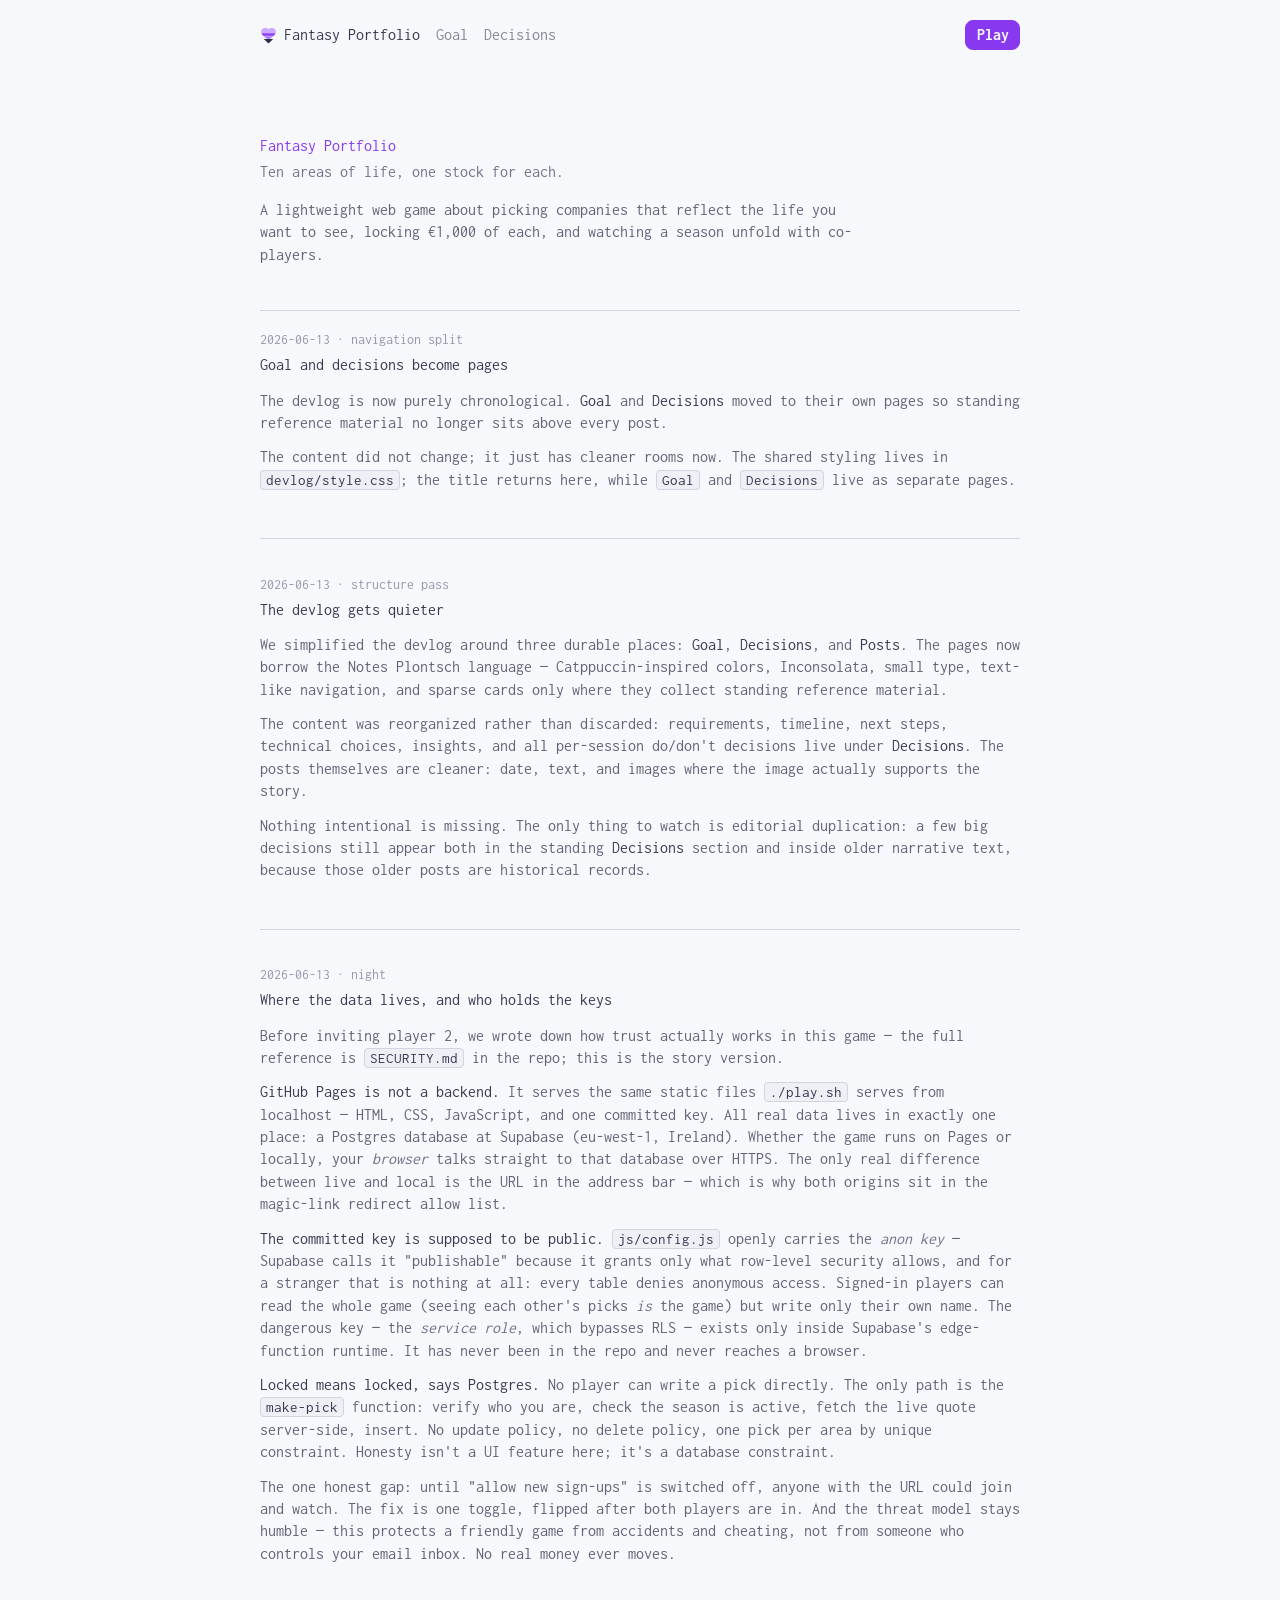
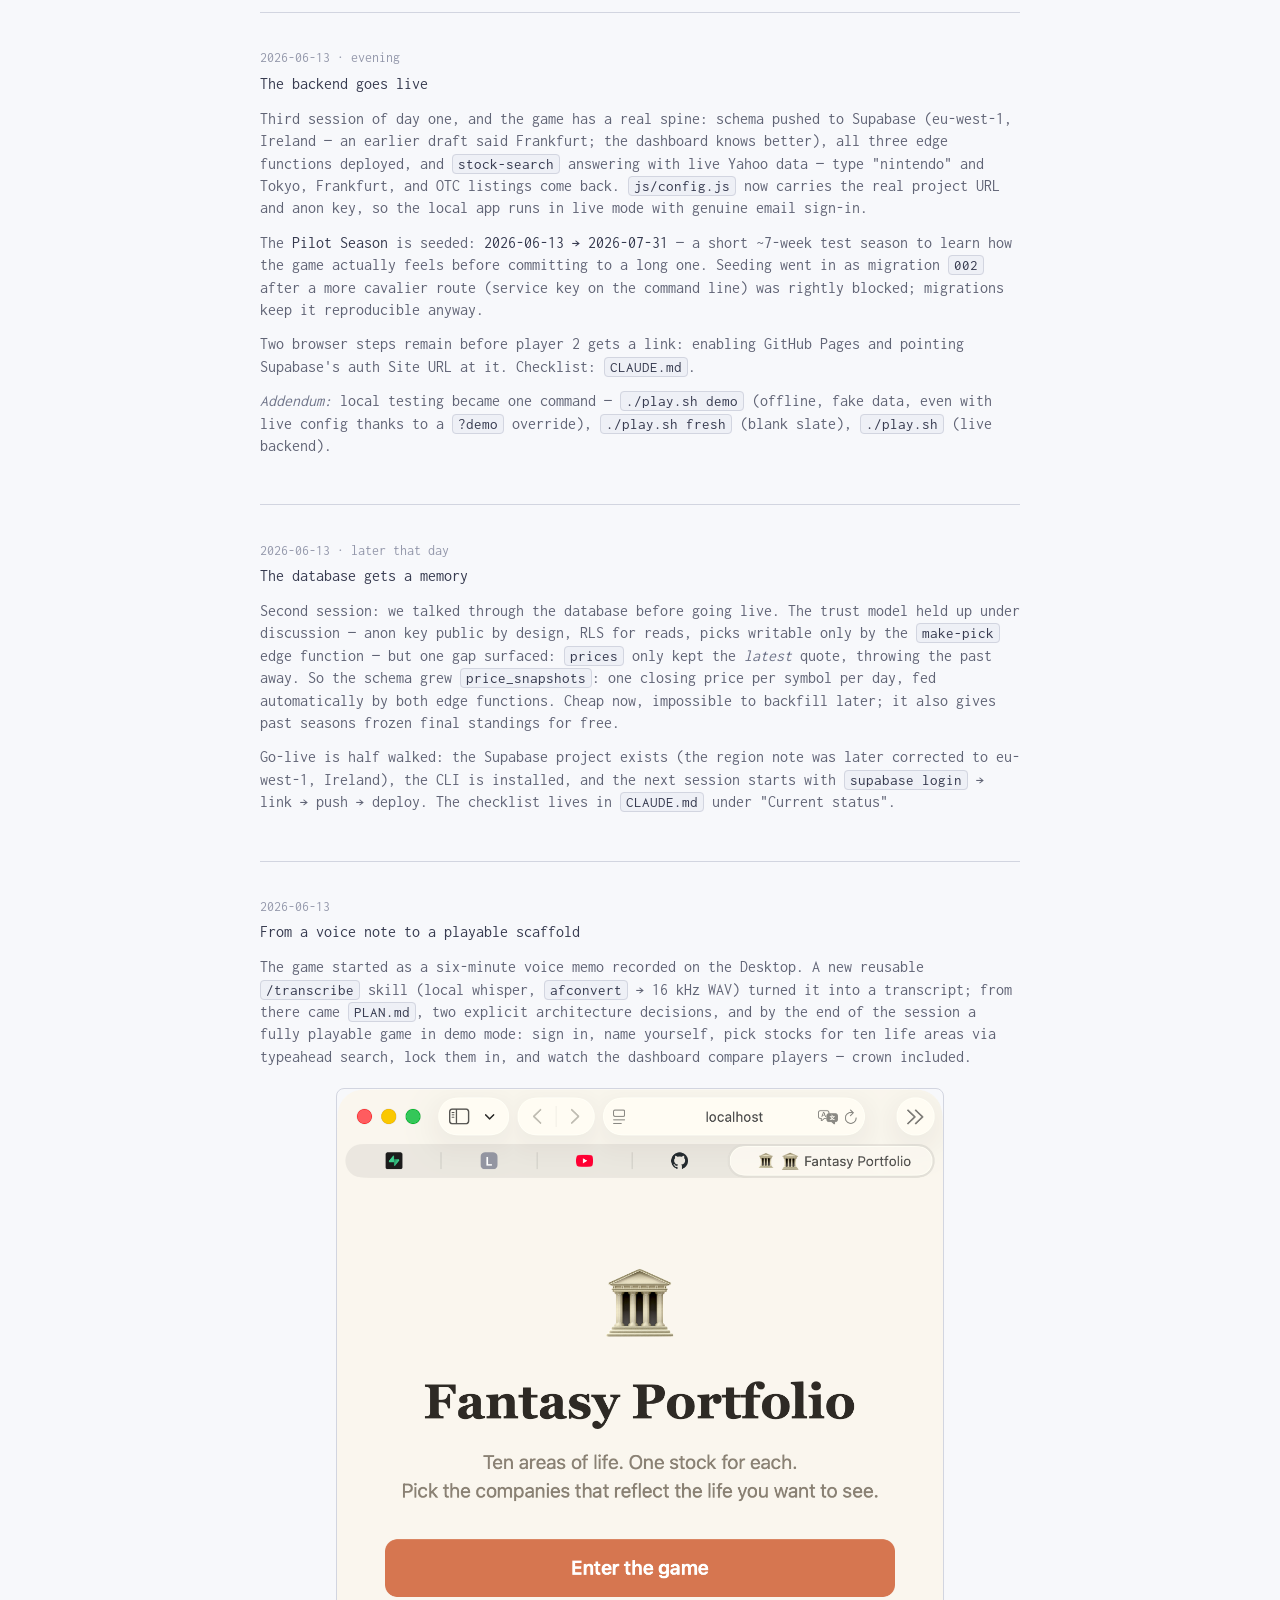
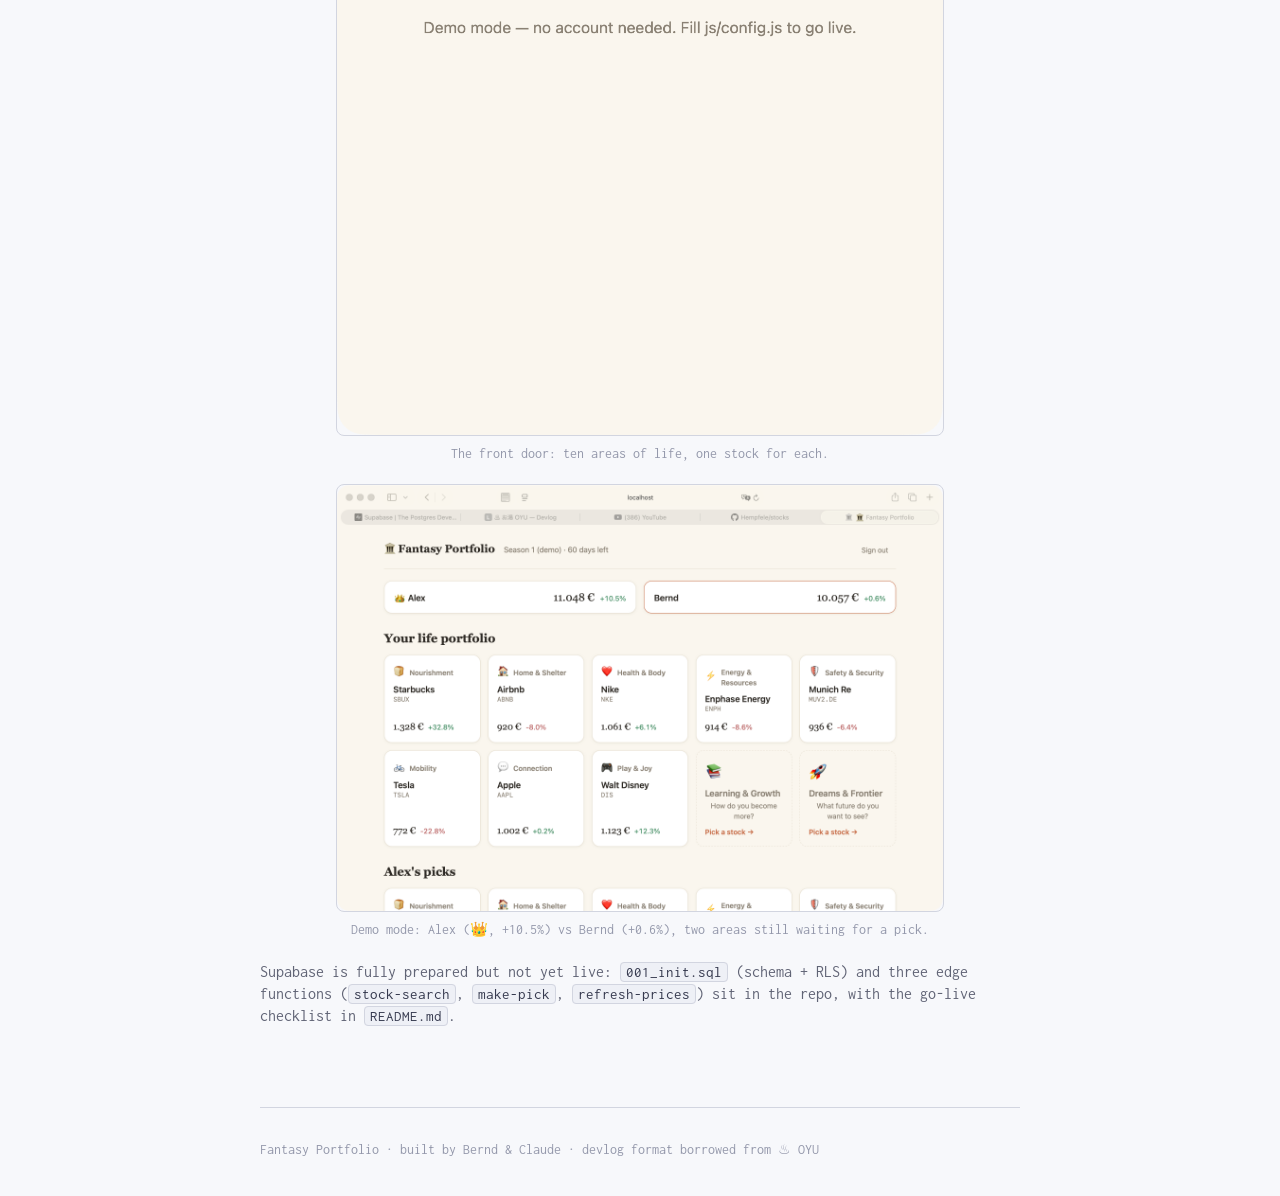
==== commit 2a9ff32c: "Expand demo catalog and polish local play docs" ====
--- a/devlog/index.html
+++ b/devlog/index.html
@@ -149,5 +149,6 @@
 </footer>
 
 </main>
+<script src="play-link.js"></script>
 </body>
 </html>
--- a/devlog/style.css
+++ b/devlog/style.css
@@ -62,6 +62,7 @@
 }
 .topbar {
   display: flex;
+  align-items: center;
   justify-content: space-between;
   gap: 1rem;
   padding: 0 0 1rem;
@@ -70,7 +71,7 @@
   display: flex;
   flex-wrap: wrap;
   gap: 1rem;
-  align-items: baseline;
+  align-items: center;
 }
 .blog-title {
   display: inline-flex;
@@ -79,10 +80,10 @@
   color: var(--theme-text);
 }
 .brand-mark {
-  width: 1.15rem;
-  height: 1.15rem;
+  width: 1.05em;
+  height: 1.05em;
   flex: 0 0 auto;
-  border-radius: 5px;
+  transform: translateY(.04em);
 }
 nav a {
   color: rgba(var(--theme-body-rgb), .6);
